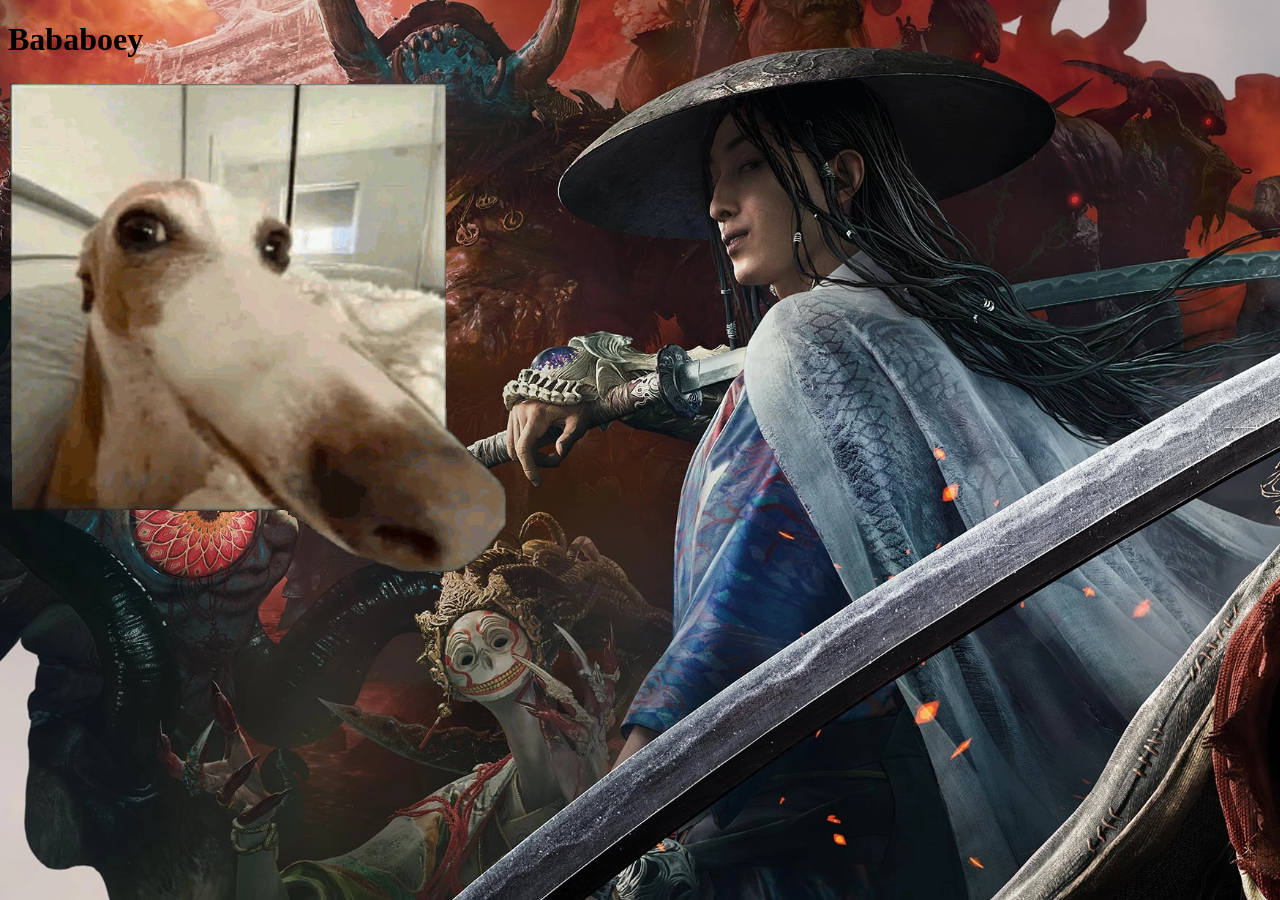
==== product.html @ 6148823c "Current version" ====
<!DOCTYPE html>
<html lang="nl">
	
<head>
	<meta charset="UTF-8">
	<meta name="author" content="jouw naam">
	<meta name="viewport" content="width=device-width, initial-scale=1">
	
	<title>Bababoey</title>
	
	<link href="styles/style.css" rel="stylesheet">
	<link rel="icon" type="image/svg+xml" href="images/doglongface.gif">
</head>

<body>
	<h1>Bababoey</h1>
	<img src="images/doglongface.gif" alt="Funny dog :)">
	<script defer src="scripts/script.js"></script>
</body>
	
</html>
---- styles/style.css ----
/**************/
/* CSS REMEDY */
/**************/
*, *::after, *::before {
  box-sizing:border-box;  
}






/*********************/
/* CUSTOM PROPERTIES */
/*********************/
:root {
	/* startje */
	--color-text:#111;
	--color-background:#eee;

	--background-image: url(../images/581_s4756884n2ht6247.webp);
}





/****************/
/* JOUW STYLING */
/****************/

/* jouw code */

@media only screen and (min-width: 1025px){
	body {
	background-image: var(--background-image);
	background-size: cover;
	background-repeat: no-repeat;
  	background-attachment: fixed;
	}
}

header ul {
	overflow: unset;
	white-space: nowrap;
	letter-spacing: .45px;
	text-align: left;
	list-style-type: none;
	line-height: 30px;
	display: inline-flex;
	width: 100%;
	align-content: center;
	flex-wrap: nowrap;
	justify-content: space-between;
}

#topbanner{
	max-width: 1500px;
	margin: auto;
	text-align: center;
	min-height: 20px;
}

#topbanner img {
	display: block;
	margin: auto;
	max-width: 100%;
}

#container {
	background-color: white;
	position: relative; 
	margin: auto auto 20px;
	max-width: 1500px;
}

/****************/
/* product */
/****************/
.productFloater{
	width: 142px;
	display: inline-block;
	text-align: center;
	padding: 1em .5em;
	border: 1px solid #efefef;
	border-radius: 5px;
}

.productFloater img {
	max-width: 130px;
	max-height: 160px;
}

.productFloater button {
	display: inline-block;
	width: 2.5em;
	height: 2.5em;
	margin: .5em 0 0;
	padding: 0;
	border: none;
	border-radius: 100%;
	text-align: center;
	cursor: pointer;
	outline: 0;
}
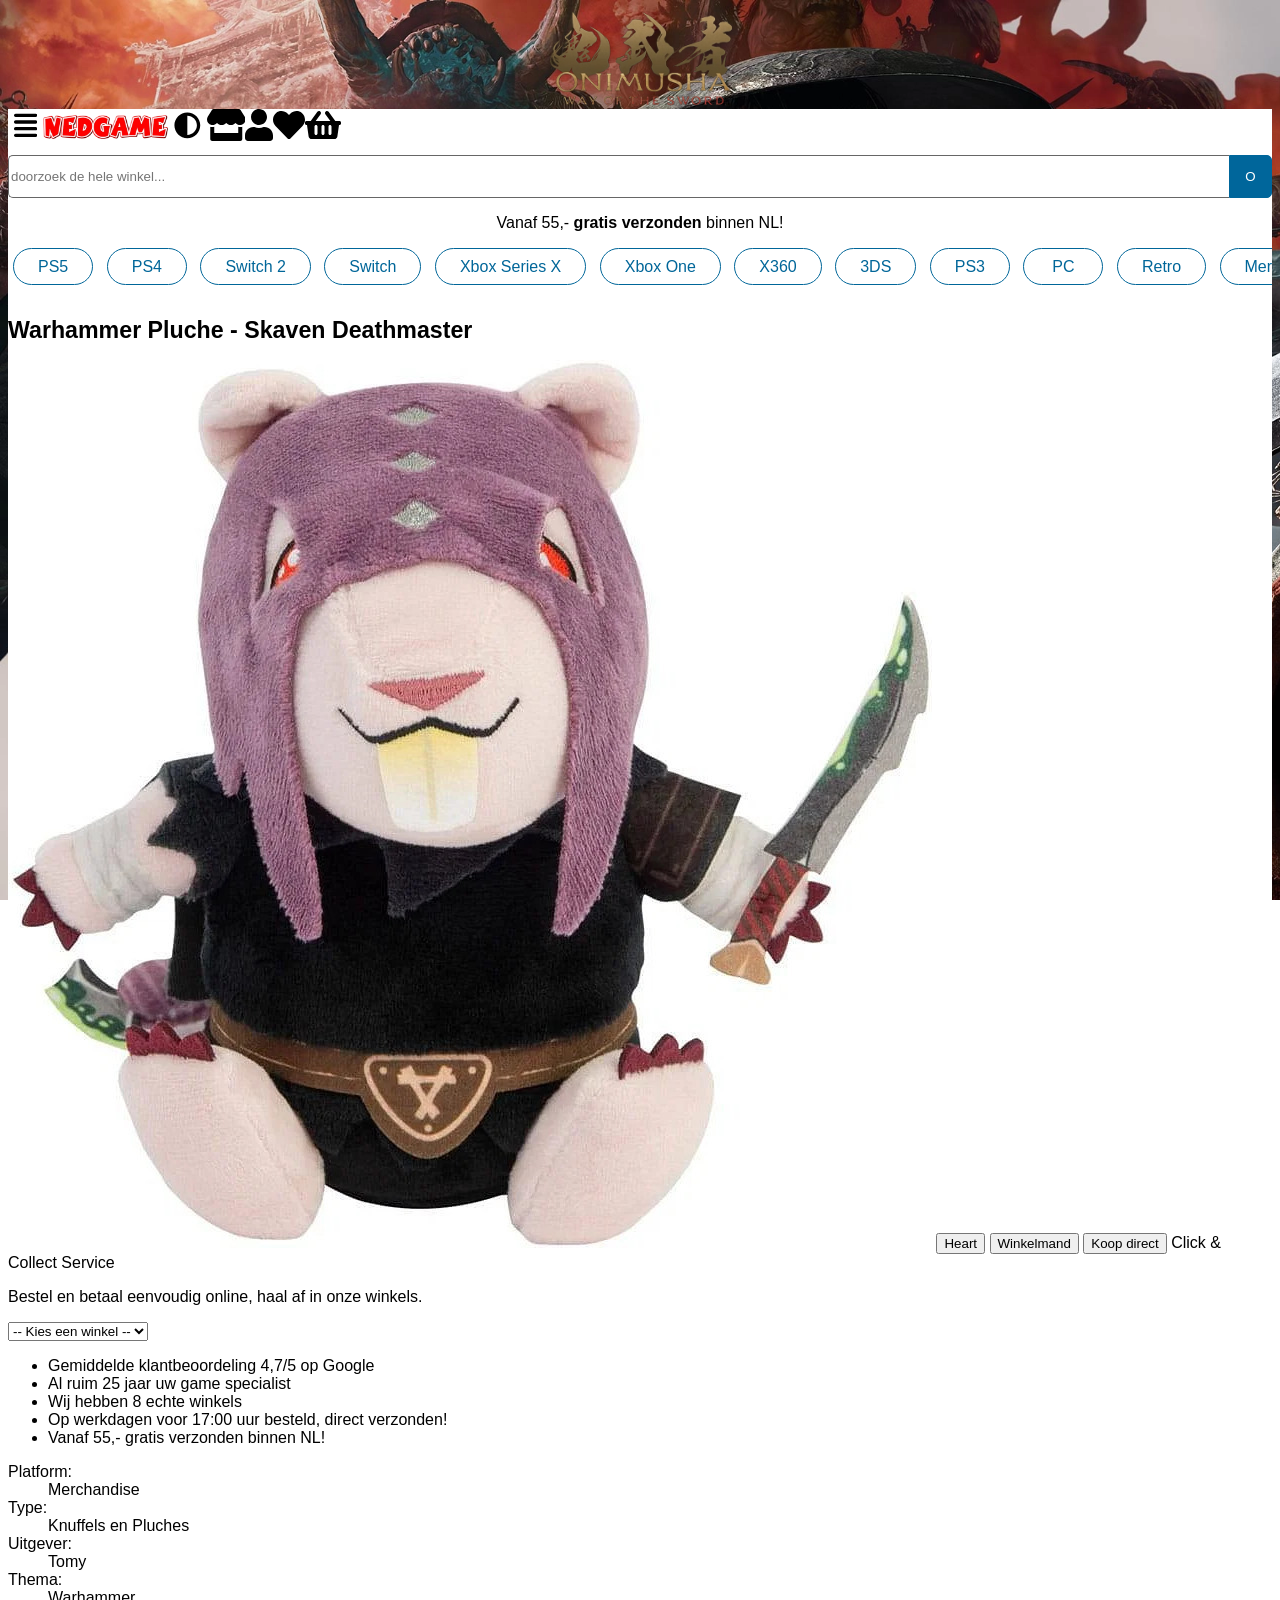
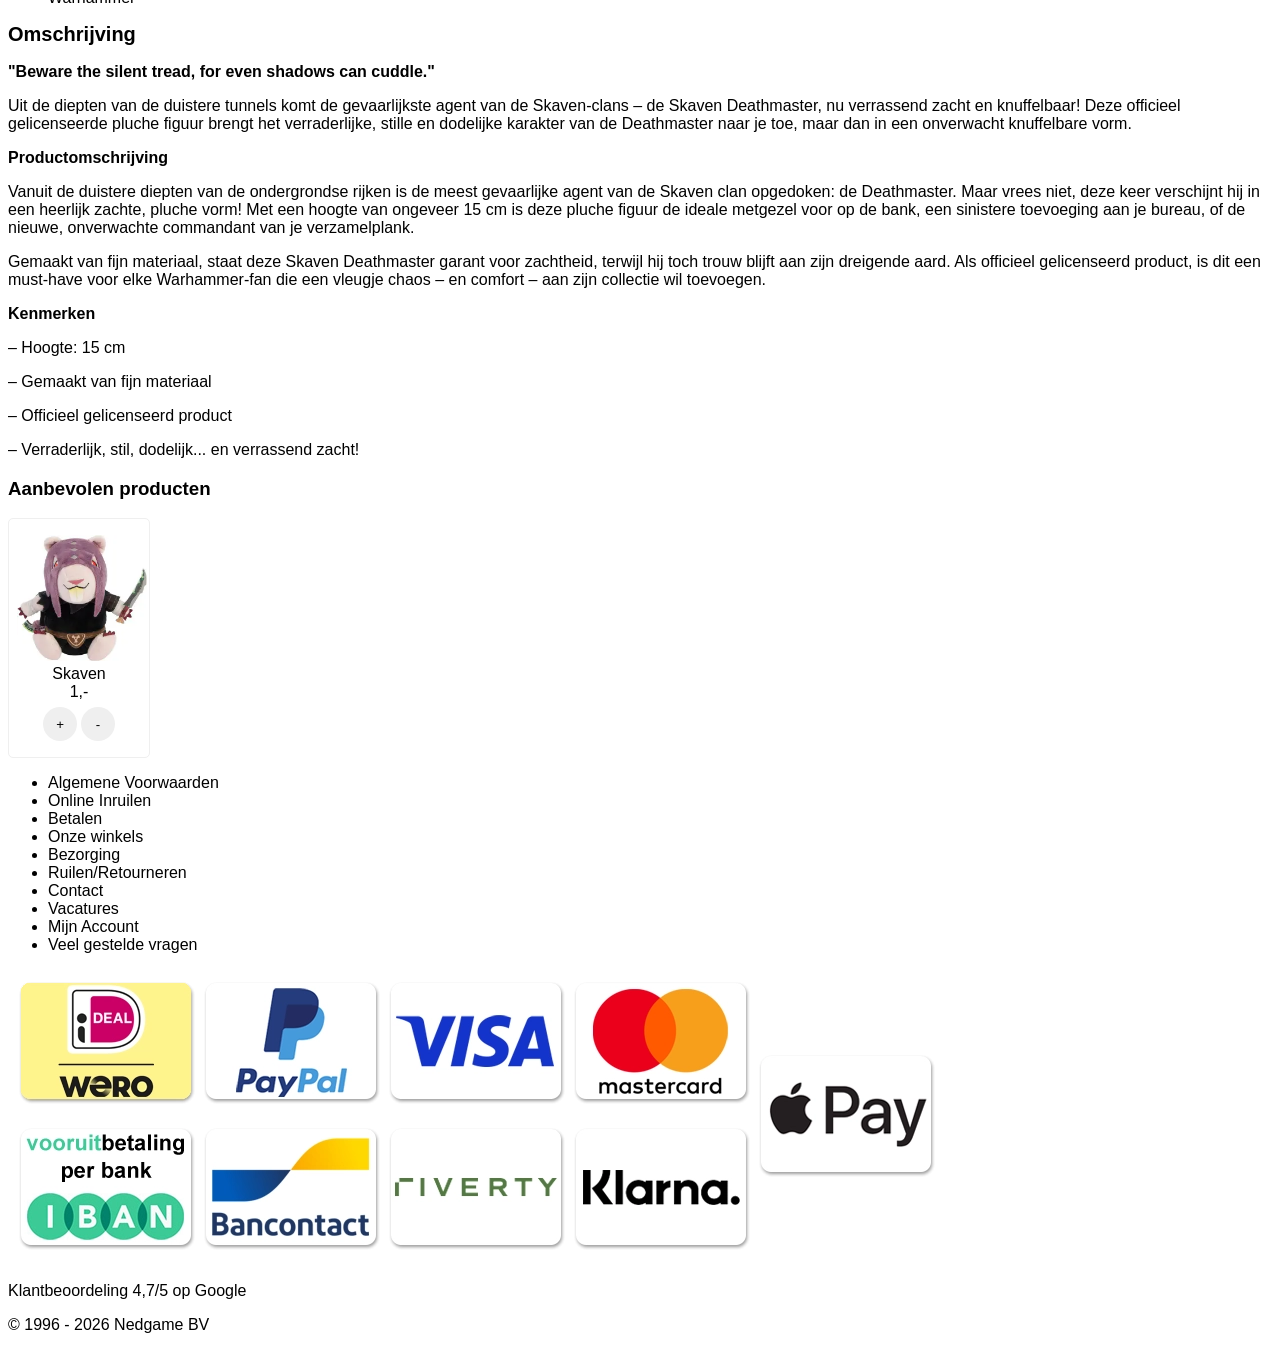
==== commit 1b614850: "Work" ====
--- a/product.html
+++ b/product.html
@@ -13,9 +13,164 @@
 </head>
 
 <body>
-	<h1>Bababoey</h1>
-	<img src="images/doglongface.gif" alt="Funny dog :)">
-	<script defer src="scripts/script.js"></script>
+	<div id="topbanner" class="desktopOnly">
+		<img src="images/581_s4756884n2ht6247_banner.webp" alt="Funny dog :)">
+	</div>
+	<div id="container">
+		<header>
+			<!-- <ul class="desktopOnly">
+				<li>
+					Vanaf 55,- gratis verzonden binnen NL!
+				</li>
+				<li>
+					Op werkdagen voor 17:00 uur besteld, direct verzonden!
+				</li>
+				<li>
+					Klantbeoordeling 4,7/5 op Google
+				</li>
+				<li>
+					Bekijk hier onze Trustpilot
+				</li>
+			</ul> -->
+			<!-- <nav class="desktopOnly">
+				<button>=</button>
+				<a>Nedgame</a>
+				<button>Weergave</button>
+				<a>Online inruil</a>
+				<a>Vacatures</a>
+				<a>Onze winkels</a>
+				<a>Contact</a>
+				<a>Account</a>
+				<a>Verlanglijst</a>
+				<a>Winkelmand</a>
+			</nav> -->
+			<nav id="mobileNav">
+				<button>
+					<svg xmlns="http://www.w3.org/2000/svg" viewBox="0 0 448 512"><!--!Font Awesome Free 6.7.1 by @fontawesome - https://fontawesome.com License - https://fontawesome.com/license/free Copyright 2024 Fonticons, Inc.--><path d="M448 64c0-17.7-14.3-32-32-32L32 32C14.3 32 0 46.3 0 64S14.3 96 32 96l384 0c17.7 0 32-14.3 32-32zm0 256c0-17.7-14.3-32-32-32L32 288c-17.7 0-32 14.3-32 32s14.3 32 32 32l384 0c17.7 0 32-14.3 32-32zM0 192c0 17.7 14.3 32 32 32l384 0c17.7 0 32-14.3 32-32s-14.3-32-32-32L32 160c-17.7 0-32 14.3-32 32zM448 448c0-17.7-14.3-32-32-32L32 416c-17.7 0-32 14.3-32 32s14.3 32 32 32l384 0c17.7 0 32-14.3 32-32z"/></svg>
+				</button>
+				<a><img src="images/logo-nedgame-light.webp" alt="Nedgame Logo" id="NedgameLogo"></a>
+				<button>
+					<svg aria-label="Nacht mode button" xmlns="http://www.w3.org/2000/svg" viewBox="0 0 512 512"><!--!Font Awesome Free 6.7.1 by @fontawesome - https://fontawesome.com License - https://fontawesome.com/license/free Copyright 2024 Fonticons, Inc.--><path d="M8 256c0 137 111 248 248 248s248-111 248-248S393 8 256 8 8 119 8 256zm248 184V72c101.7 0 184 82.3 184 184 0 101.7-82.3 184-184 184z"/></svg>
+				</button>
+				<a>
+					<svg xmlns="http://www.w3.org/2000/svg" viewBox="0 0 616 512"><!--!Font Awesome Free 6.7.1 by @fontawesome - https://fontawesome.com License - https://fontawesome.com/license/free Copyright 2024 Fonticons, Inc.--><path d="M602 118.6L537.1 15C531.3 5.7 521 0 510 0H106C95 0 84.7 5.7 78.9 15L14 118.6c-33.5 53.5-3.8 127.9 58.8 136.4 4.5 .6 9.1 .9 13.7 .9 29.6 0 55.8-13 73.8-33.1 18 20.1 44.3 33.1 73.8 33.1 29.6 0 55.8-13 73.8-33.1 18 20.1 44.3 33.1 73.8 33.1 29.6 0 55.8-13 73.8-33.1 18.1 20.1 44.3 33.1 73.8 33.1 4.7 0 9.2-.3 13.7-.9 62.8-8.4 92.6-82.8 59-136.4zM529.5 288c-10 0-19.9-1.5-29.5-3.8V384H116v-99.8c-9.6 2.2-19.5 3.8-29.5 3.8-6 0-12.1-.4-18-1.2-5.6-.8-11.1-2.1-16.4-3.6V480c0 17.7 14.3 32 32 32h448c17.7 0 32-14.3 32-32V283.2c-5.4 1.6-10.8 2.9-16.4 3.6-6.1 .8-12.1 1.2-18.2 1.2z"/></svg>
+				</a>
+				<a>
+					<svg xmlns="http://www.w3.org/2000/svg" viewBox="0 0 448 512"><!--!Font Awesome Free 6.7.1 by @fontawesome - https://fontawesome.com License - https://fontawesome.com/license/free Copyright 2024 Fonticons, Inc.--><path d="M224 256c70.7 0 128-57.3 128-128S294.7 0 224 0 96 57.3 96 128s57.3 128 128 128zm89.6 32h-16.7c-22.2 10.2-46.9 16-72.9 16s-50.6-5.8-72.9-16h-16.7C60.2 288 0 348.2 0 422.4V464c0 26.5 21.5 48 48 48h352c26.5 0 48-21.5 48-48v-41.6c0-74.2-60.2-134.4-134.4-134.4z"/></svg>
+				</a>
+				<a>
+					<svg xmlns="http://www.w3.org/2000/svg" viewBox="0 0 512 512"><!--!Font Awesome Free 6.7.1 by @fontawesome - https://fontawesome.com License - https://fontawesome.com/license/free Copyright 2024 Fonticons, Inc.--><path d="M462.3 62.6C407.5 15.9 326 24.3 275.7 76.2L256 96.5l-19.7-20.3C186.1 24.3 104.5 15.9 49.7 62.6c-62.8 53.6-66.1 149.8-9.9 207.9l193.5 199.8c12.5 12.9 32.8 12.9 45.3 0l193.5-199.8c56.3-58.1 53-154.3-9.8-207.9z"/></svg>
+				</a>
+				<a>
+					<svg xmlns="http://www.w3.org/2000/svg" viewBox="0 0 576 512"><!--!Font Awesome Free 6.7.1 by @fontawesome - https://fontawesome.com License - https://fontawesome.com/license/free Copyright 2024 Fonticons, Inc.--><path d="M576 216v16c0 13.3-10.7 24-24 24h-8l-26.1 182.8C514.5 462.4 494.3 480 470.4 480H105.6c-23.9 0-44.1-17.6-47.5-41.2L32 256h-8c-13.3 0-24-10.7-24-24v-16c0-13.3 10.7-24 24-24h67.3l106.8-146.8c10.4-14.3 30.4-17.5 44.7-7.1 14.3 10.4 17.5 30.4 7.1 44.7L170.5 192h235L326.1 82.8c-10.4-14.3-7.2-34.3 7.1-44.7 14.3-10.4 34.3-7.2 44.7 7.1L484.7 192H552c13.3 0 24 10.7 24 24zM312 392V280c0-13.3-10.7-24-24-24s-24 10.7-24 24v112c0 13.3 10.7 24 24 24s24-10.7 24-24zm112 0V280c0-13.3-10.7-24-24-24s-24 10.7-24 24v112c0 13.3 10.7 24 24 24s24-10.7 24-24zm-224 0V280c0-13.3-10.7-24-24-24s-24 10.7-24 24v112c0 13.3 10.7 24 24 24s24-10.7 24-24z"/></svg>
+				</a>
+			</nav>
+			<form>
+				<input type="search" placeholder="doorzoek de hele winkel..."></input>
+				<button>O</button>
+			</form>
+			<p>Vanaf 55,- <b>gratis verzonden</b> binnen NL!</p>
+			<!-- <h1>Bababoey</h1> -->
+			<nav id="mobileTabs">
+				<a>PS5</a>
+				<a>PS4</a>
+				<a>Switch 2</a>
+				<a>Switch</a>
+				<a>Xbox Series X</a>
+				<a>Xbox One</a>
+				<a>X360</a>
+				<a>3DS</a>
+				<a>PS3</a>
+				<a>PC</a>
+				<a>Retro</a>
+				<a>Merchandise</a>
+				<a>Kleding</a>
+				<a>Blu-Ray</a>
+				<a>Tweedehands</a>
+				<a>Sale</a>
+				<a>Digitaal tegoed</a>
+				<a>Pre Orders</a>
+			</nav>
+		</header>
+			<main>
+			<h1>Warhammer Pluche - Skaven Deathmaster</h1>
+			<img id="productimage" alt="Skaven Pluche" src="images/bigskaven.jpg">
+			<button>Heart</button>
+			<button>Winkelmand</button>
+			<button>Koop direct</button>
+			<span>Click & Collect Service</span>
+			<p>Bestel en betaal eenvoudig online, haal af in onze winkels.</p>
+			<select>
+				<option>-- Kies een winkel --</option>
+				<option>Amersfoort</option>
+				<option>Apeldoorn</option>
+				<option>Dordrecht</option>
+				<option>Gouda</option>
+				<option>Groningen</option>
+				<option>Leiden</option>
+				<option>Nijmegen</option>
+				<option>Tilburg</option>
+			</select>
+			<ul>
+				<li>Gemiddelde klantbeoordeling 4,7/5 op Google</li>
+				<li>Al ruim 25 jaar uw game specialist</li>
+				<li>Wij hebben 8 echte winkels</li>
+				<li>Op werkdagen voor 17:00 uur besteld, direct verzonden!</li>
+				<li>Vanaf 55,- gratis verzonden binnen NL!</li>
+			</ul>
+			<dl>
+				<dt>Platform:</dt>
+				<dd>Merchandise</dd>
+				<dt>Type:</dt>
+				<dd>Knuffels en Pluches</dd>
+				<dt>Uitgever:</dt>
+				<dd>Tomy</dd>
+				<dt>Thema:</dt>
+				<dd>Warhammer</dd>
+			</dl>
+			<h2>Omschrijving</h2>
+			<p><b>"Beware the silent tread, for even shadows can cuddle."</b></p>
+			<p>Uit de diepten van de duistere tunnels komt de gevaarlijkste agent van de Skaven-clans – de Skaven Deathmaster, nu verrassend zacht en knuffelbaar! Deze officieel gelicenseerde pluche figuur brengt het verraderlijke, stille en dodelijke karakter van de Deathmaster naar je toe, maar dan in een onverwacht knuffelbare vorm.
+			<p><b>Productomschrijving</b></p>
+			<p>Vanuit de duistere diepten van de ondergrondse rijken is de meest gevaarlijke agent van de Skaven clan opgedoken: de Deathmaster. Maar vrees niet, deze keer verschijnt hij in een heerlijk zachte, pluche vorm! Met een hoogte van ongeveer 15 cm is deze pluche figuur de ideale metgezel voor op de bank, een sinistere toevoeging aan je bureau, of de nieuwe, onverwachte commandant van je verzamelplank.</p>
+			<p>Gemaakt van fijn materiaal, staat deze Skaven Deathmaster garant voor zachtheid, terwijl hij toch trouw blijft aan zijn dreigende aard. Als officieel gelicenseerd product, is dit een must-have voor elke Warhammer-fan die een vleugje chaos – en comfort – aan zijn collectie wil toevoegen.</p>
+			<p><b>Kenmerken</b></p>
+			<p>– Hoogte: 15 cm</p>
+			<p>– Gemaakt van fijn materiaal</p>
+			<p>– Officieel gelicenseerd product</p>
+			<p>– Verraderlijk, stil, dodelijk... en verrassend zacht!</p>
+			<section>
+				<h3>Aanbevolen producten</h3>
+				<section class="productswrapper">
+					<article class="productFloater">
+						<img src="/images/skaven.webp" alt="skaven">
+						<a>Skaven</a>
+						<span>1,-</span>
+						<button>+</button>
+						<button>-</button>
+					</article>
+				</section>
+			</section>
+		</main>
+		<footer>
+			<ul>
+				<li><a>Algemene Voorwaarden</a></li>
+				<li><a>Online Inruilen</a></li>
+				<li><a>Betalen</a></li>
+				<li><a>Onze winkels</a></li>
+				<li><a>Bezorging</a></li>
+				<li><a>Ruilen/Retourneren</a></li>
+				<li><a>Contact</a></li>
+				<li><a>Vacatures</a></li>
+				<li><a>Mijn Account</a></li>
+				<li><a>Veel gestelde vragen</a></li>
+			</ul>
+			<img src="images/allebetaalmethodesmobiel.webp" alt="Alle betaal methoden.">
+			<p>Klantbeoordeling 4,7/5 op Google</p>
+			<p>© 1996 - 2026 Nedgame BV</p>
+		</footer>
+		<script defer src="scripts/script.js"></script>
+	</div>
 </body>
 	
 </html>
--- a/styles/style.css
+++ b/styles/style.css
@@ -17,6 +17,7 @@
 	/* startje */
 	--color-text:#111;
 	--color-background:#eee;
+	--ned-game-blue: #069;
 
 	--background-image: url(../images/581_s4756884n2ht6247.webp);
 }
@@ -30,6 +31,11 @@
 /****************/
 
 /* jouw code */
+
+body {
+	background-image: none;
+	font-family: Roboto, sans-serif, Arial, Helvetica;
+}
 
 @media only screen and (min-width: 1025px){
 	body {
@@ -39,6 +45,17 @@
   	background-attachment: fixed;
 	}
 }
+
+@media only screen and (max-width: 1024px){
+	.desktopOnly{
+		display: none;
+	}
+
+	body {
+		font-size: 12px
+	}
+}
+
 
 header ul {
 	overflow: unset;
@@ -54,6 +71,77 @@
 	justify-content: space-between;
 }
 
+header input {
+	width: calc(100% - 43px);
+	height: 43px;
+	color: #666;
+
+	border: 1px solid #666;
+	border-left: 1px solid #666;
+	border-right: 0;
+	border-radius: 5px 0 0 5px;
+}
+
+header p {
+	text-align: center;
+}
+
+header form button {
+	display: inline-block;
+	width: 43px;
+	height: 43px;
+	margin: 0;
+	padding: 0 6px;
+	background-color: #00669b;
+	border: 1px solid #00669b;
+	border-radius: 0 5px 5px 0;
+	cursor: pointer;
+	color: #fff;
+	text-align: center;
+}
+
+header form {
+	padding: 10px 0 0;
+	display: inline-flex;
+	width: 100%;
+}
+
+header nav svg {
+	height: 2em;
+	width: auto;
+}
+
+header nav button {
+	background: none;
+	border: none;
+	cursor: pointer;
+}
+
+svg {
+	height: 1em;
+	width: auto;
+}
+
+img{
+	max-width: 100%;
+}
+
+h1 {
+	font-weight: 700;
+	font-size: 1.45em;
+	margin-top: 2rem;
+}
+
+@media only screen and (max-width: 1024px){
+	h1 {
+		text-align: center;
+	}
+}
+
+h2 {
+	font-size: 1.25em;
+}
+
 #topbanner{
 	max-width: 1500px;
 	margin: auto;
@@ -72,6 +160,19 @@
 	position: relative; 
 	margin: auto auto 20px;
 	max-width: 1500px;
+}
+
+#NedgameLogo {
+	width: 125px;
+	max-width: 100%;
+	display: block;
+	object-fit: contain;
+}
+
+#mobileNav {
+	display: flex;
+	flex-direction: row;
+	align-items: center;
 }
 
 /****************/
@@ -102,4 +203,69 @@
 	text-align: center;
 	cursor: pointer;
 	outline: 0;
+}
+
+.productFloater a{
+	display: block;
+}
+
+.productFloater span{
+	display: block;
+}
+
+.productswrapper {
+	grid-template-columns: repeat(7, 1fr);
+	width: 100%;
+}
+
+@media only screen and (max-width: 1024px){
+	.productswrapper {
+		overflow-x: scroll;
+		overflow-y: hidden;
+		white-space: nowrap;
+		height: auto;
+		width: 100%;
+	}
+}
+
+/****************/
+/* Mobile tabs */
+/****************/
+#mobileTabs {
+	display: block;
+	overflow: auto;
+	white-space: nowrap;
+	scrollbar-width: none;
+}
+
+
+#mobileTabs a {
+	color: var(--ned-game-blue);
+
+	display: inline-flex;
+	justify-content: center;
+	align-items: center;
+	white-space: nowrap;
+	border: 1px solid;
+	border-radius: 24px;
+	padding: 4px 24px;
+	height: 37px;
+	margin-right: 9px;
+	max-width: 180px;
+	min-width: 80px;
+}
+
+#mobileTabs a:first-child{
+	margin-left: 5px;
+}
+
+#mobileTabs a:hover{
+	text-decoration: underline;
+}
+
+#productimage {
+	width: auto;
+	height: auto;
+	max-width: 100%;
+	max-height: 100%;
 }
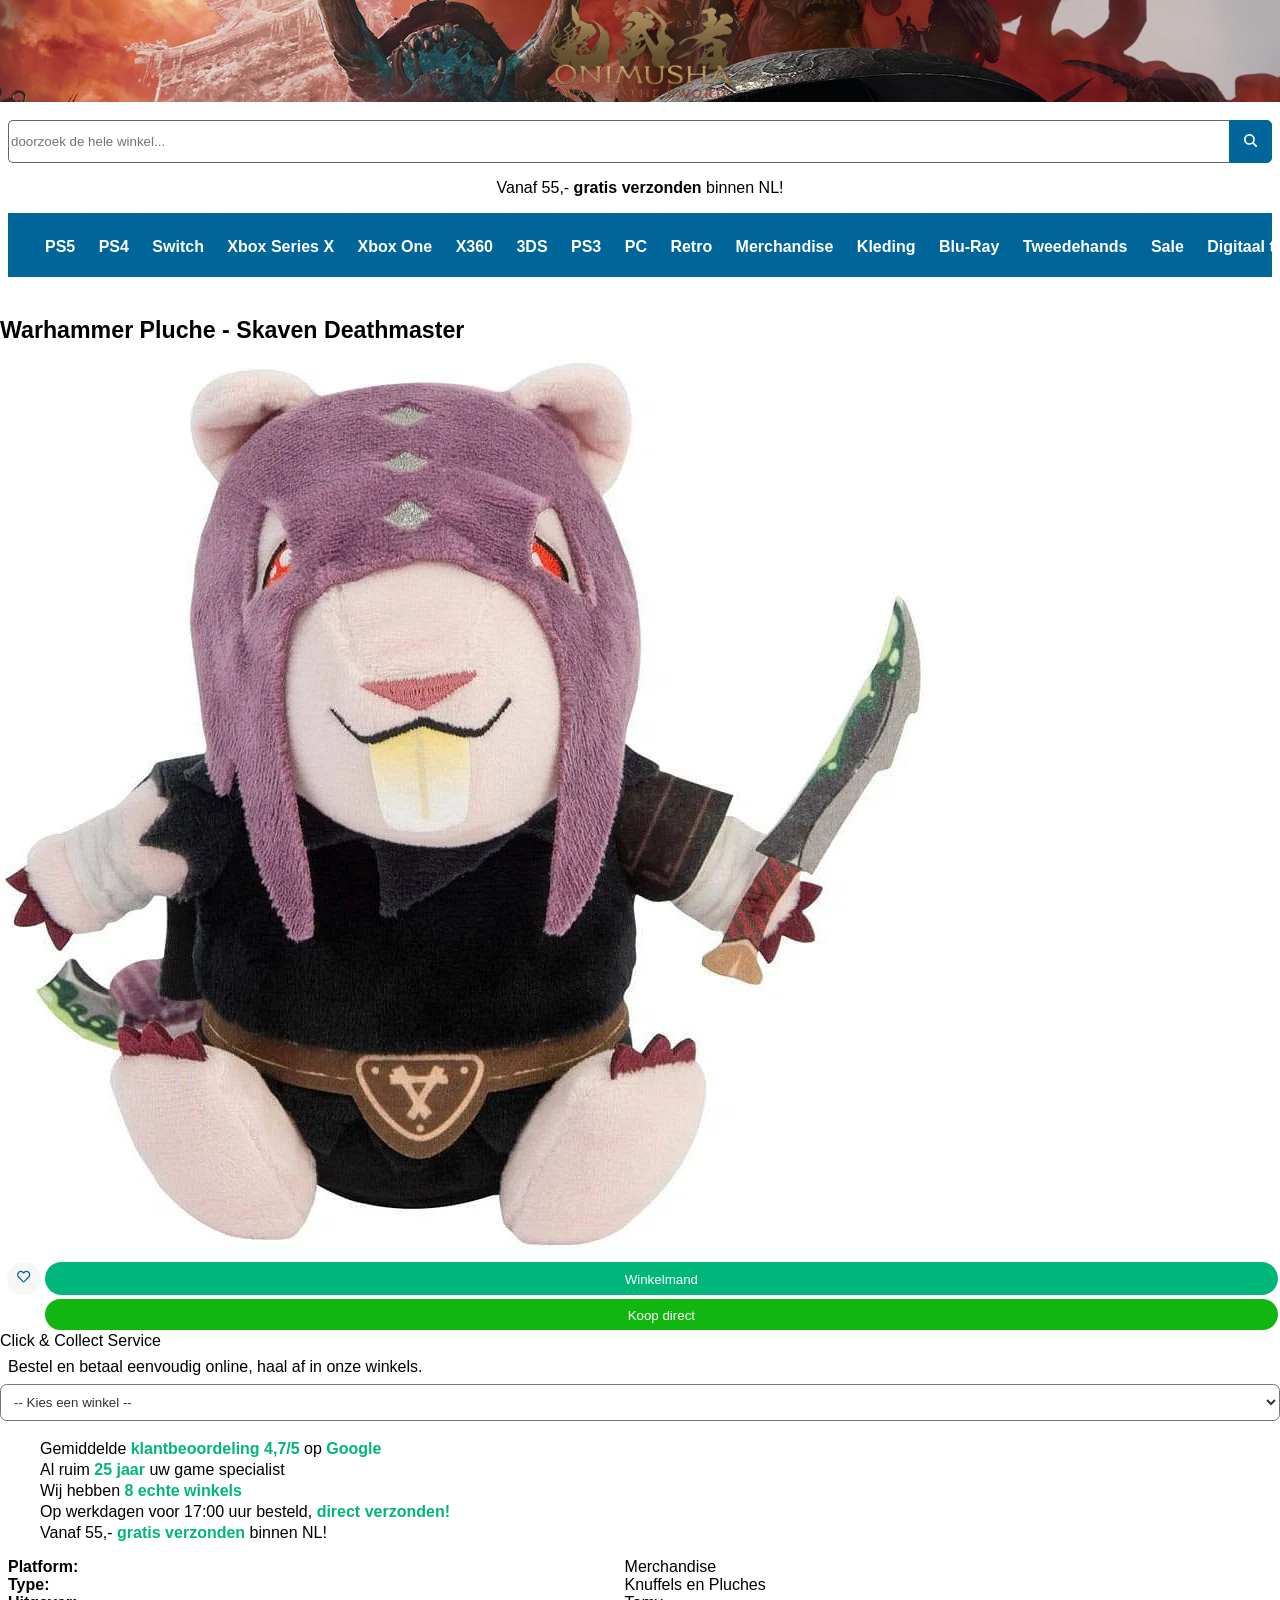
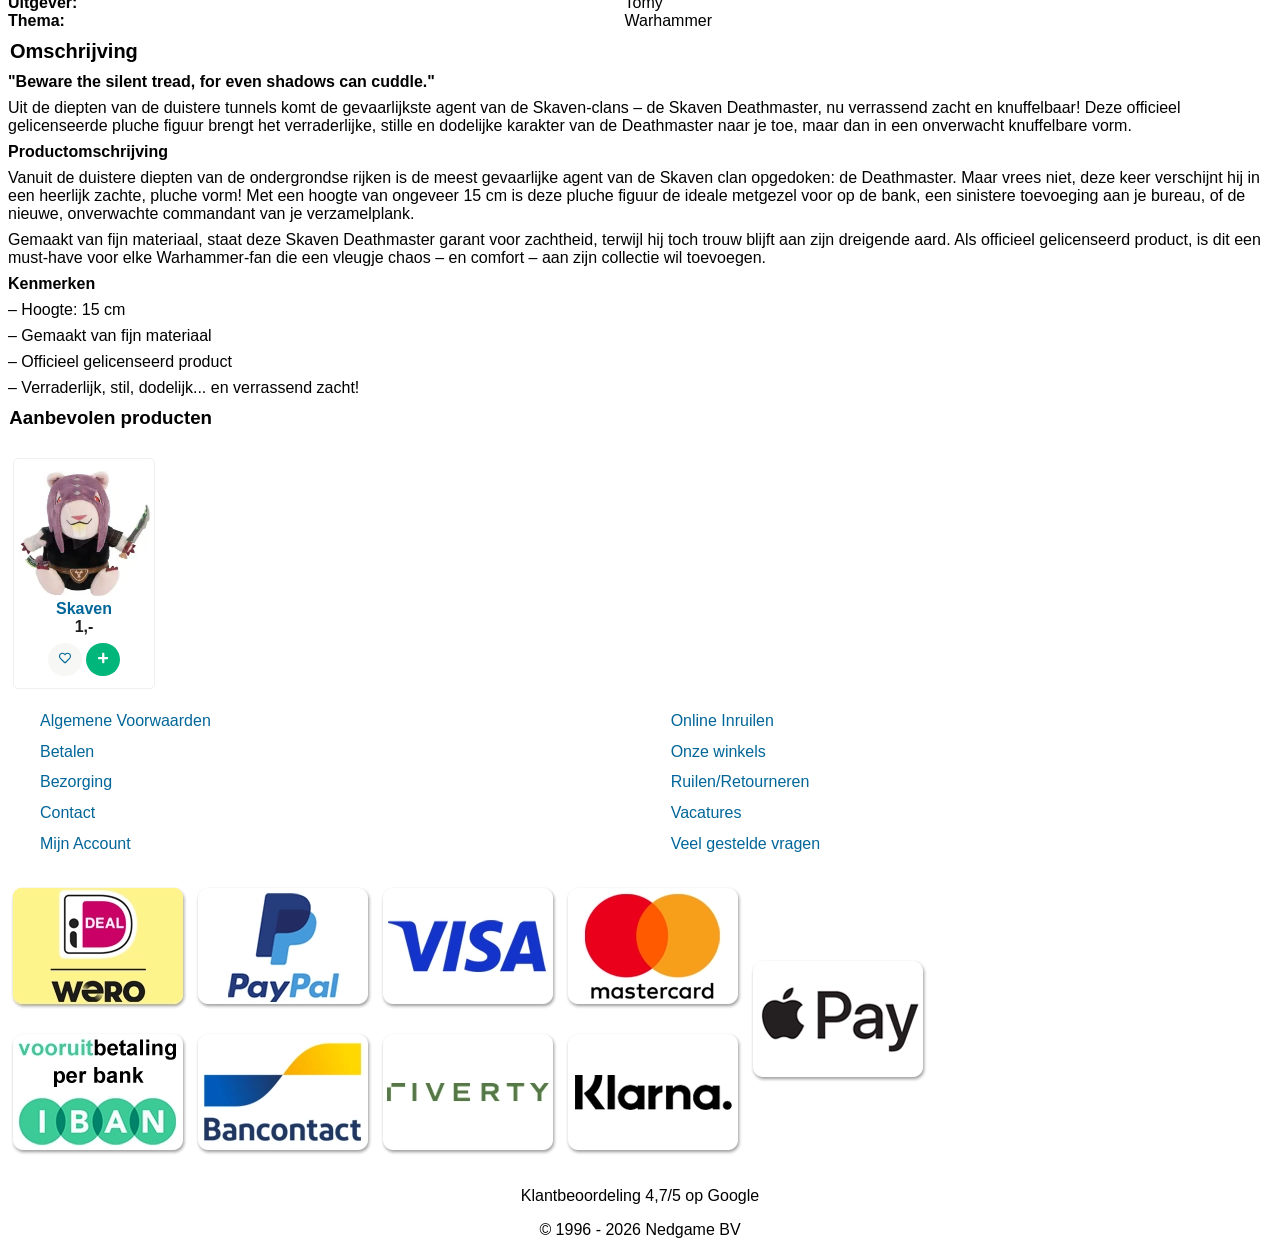
==== commit 8eb4f89a: "changes" ====
--- a/product.html
+++ b/product.html
@@ -44,34 +44,40 @@
 				<a>Verlanglijst</a>
 				<a>Winkelmand</a>
 			</nav> -->
-			<nav id="mobileNav">
-				<button>
+			<nav id="mobileNav" class="mobileOnly">
+				<div>
+					<button>
 					<svg xmlns="http://www.w3.org/2000/svg" viewBox="0 0 448 512"><!--!Font Awesome Free 6.7.1 by @fontawesome - https://fontawesome.com License - https://fontawesome.com/license/free Copyright 2024 Fonticons, Inc.--><path d="M448 64c0-17.7-14.3-32-32-32L32 32C14.3 32 0 46.3 0 64S14.3 96 32 96l384 0c17.7 0 32-14.3 32-32zm0 256c0-17.7-14.3-32-32-32L32 288c-17.7 0-32 14.3-32 32s14.3 32 32 32l384 0c17.7 0 32-14.3 32-32zM0 192c0 17.7 14.3 32 32 32l384 0c17.7 0 32-14.3 32-32s-14.3-32-32-32L32 160c-17.7 0-32 14.3-32 32zM448 448c0-17.7-14.3-32-32-32L32 416c-17.7 0-32 14.3-32 32s14.3 32 32 32l384 0c17.7 0 32-14.3 32-32z"/></svg>
-				</button>
-				<a><img src="images/logo-nedgame-light.webp" alt="Nedgame Logo" id="NedgameLogo"></a>
-				<button>
+					</button>
+					<a href="index.html"><img src="images/logo-nedgame-light.webp" alt="Nedgame Logo" id="NedgameLogo"></a>
+				</div>
+				<div>
+					<button>
 					<svg aria-label="Nacht mode button" xmlns="http://www.w3.org/2000/svg" viewBox="0 0 512 512"><!--!Font Awesome Free 6.7.1 by @fontawesome - https://fontawesome.com License - https://fontawesome.com/license/free Copyright 2024 Fonticons, Inc.--><path d="M8 256c0 137 111 248 248 248s248-111 248-248S393 8 256 8 8 119 8 256zm248 184V72c101.7 0 184 82.3 184 184 0 101.7-82.3 184-184 184z"/></svg>
-				</button>
-				<a>
-					<svg xmlns="http://www.w3.org/2000/svg" viewBox="0 0 616 512"><!--!Font Awesome Free 6.7.1 by @fontawesome - https://fontawesome.com License - https://fontawesome.com/license/free Copyright 2024 Fonticons, Inc.--><path d="M602 118.6L537.1 15C531.3 5.7 521 0 510 0H106C95 0 84.7 5.7 78.9 15L14 118.6c-33.5 53.5-3.8 127.9 58.8 136.4 4.5 .6 9.1 .9 13.7 .9 29.6 0 55.8-13 73.8-33.1 18 20.1 44.3 33.1 73.8 33.1 29.6 0 55.8-13 73.8-33.1 18 20.1 44.3 33.1 73.8 33.1 29.6 0 55.8-13 73.8-33.1 18.1 20.1 44.3 33.1 73.8 33.1 4.7 0 9.2-.3 13.7-.9 62.8-8.4 92.6-82.8 59-136.4zM529.5 288c-10 0-19.9-1.5-29.5-3.8V384H116v-99.8c-9.6 2.2-19.5 3.8-29.5 3.8-6 0-12.1-.4-18-1.2-5.6-.8-11.1-2.1-16.4-3.6V480c0 17.7 14.3 32 32 32h448c17.7 0 32-14.3 32-32V283.2c-5.4 1.6-10.8 2.9-16.4 3.6-6.1 .8-12.1 1.2-18.2 1.2z"/></svg>
-				</a>
-				<a>
-					<svg xmlns="http://www.w3.org/2000/svg" viewBox="0 0 448 512"><!--!Font Awesome Free 6.7.1 by @fontawesome - https://fontawesome.com License - https://fontawesome.com/license/free Copyright 2024 Fonticons, Inc.--><path d="M224 256c70.7 0 128-57.3 128-128S294.7 0 224 0 96 57.3 96 128s57.3 128 128 128zm89.6 32h-16.7c-22.2 10.2-46.9 16-72.9 16s-50.6-5.8-72.9-16h-16.7C60.2 288 0 348.2 0 422.4V464c0 26.5 21.5 48 48 48h352c26.5 0 48-21.5 48-48v-41.6c0-74.2-60.2-134.4-134.4-134.4z"/></svg>
-				</a>
-				<a>
-					<svg xmlns="http://www.w3.org/2000/svg" viewBox="0 0 512 512"><!--!Font Awesome Free 6.7.1 by @fontawesome - https://fontawesome.com License - https://fontawesome.com/license/free Copyright 2024 Fonticons, Inc.--><path d="M462.3 62.6C407.5 15.9 326 24.3 275.7 76.2L256 96.5l-19.7-20.3C186.1 24.3 104.5 15.9 49.7 62.6c-62.8 53.6-66.1 149.8-9.9 207.9l193.5 199.8c12.5 12.9 32.8 12.9 45.3 0l193.5-199.8c56.3-58.1 53-154.3-9.8-207.9z"/></svg>
-				</a>
-				<a>
-					<svg xmlns="http://www.w3.org/2000/svg" viewBox="0 0 576 512"><!--!Font Awesome Free 6.7.1 by @fontawesome - https://fontawesome.com License - https://fontawesome.com/license/free Copyright 2024 Fonticons, Inc.--><path d="M576 216v16c0 13.3-10.7 24-24 24h-8l-26.1 182.8C514.5 462.4 494.3 480 470.4 480H105.6c-23.9 0-44.1-17.6-47.5-41.2L32 256h-8c-13.3 0-24-10.7-24-24v-16c0-13.3 10.7-24 24-24h67.3l106.8-146.8c10.4-14.3 30.4-17.5 44.7-7.1 14.3 10.4 17.5 30.4 7.1 44.7L170.5 192h235L326.1 82.8c-10.4-14.3-7.2-34.3 7.1-44.7 14.3-10.4 34.3-7.2 44.7 7.1L484.7 192H552c13.3 0 24 10.7 24 24zM312 392V280c0-13.3-10.7-24-24-24s-24 10.7-24 24v112c0 13.3 10.7 24 24 24s24-10.7 24-24zm112 0V280c0-13.3-10.7-24-24-24s-24 10.7-24 24v112c0 13.3 10.7 24 24 24s24-10.7 24-24zm-224 0V280c0-13.3-10.7-24-24-24s-24 10.7-24 24v112c0 13.3 10.7 24 24 24s24-10.7 24-24z"/></svg>
-				</a>
+					</button>
+					<a>
+						<svg xmlns="http://www.w3.org/2000/svg" viewBox="0 0 616 512"><!--!Font Awesome Free 6.7.1 by @fontawesome - https://fontawesome.com License - https://fontawesome.com/license/free Copyright 2024 Fonticons, Inc.--><path d="M602 118.6L537.1 15C531.3 5.7 521 0 510 0H106C95 0 84.7 5.7 78.9 15L14 118.6c-33.5 53.5-3.8 127.9 58.8 136.4 4.5 .6 9.1 .9 13.7 .9 29.6 0 55.8-13 73.8-33.1 18 20.1 44.3 33.1 73.8 33.1 29.6 0 55.8-13 73.8-33.1 18 20.1 44.3 33.1 73.8 33.1 29.6 0 55.8-13 73.8-33.1 18.1 20.1 44.3 33.1 73.8 33.1 4.7 0 9.2-.3 13.7-.9 62.8-8.4 92.6-82.8 59-136.4zM529.5 288c-10 0-19.9-1.5-29.5-3.8V384H116v-99.8c-9.6 2.2-19.5 3.8-29.5 3.8-6 0-12.1-.4-18-1.2-5.6-.8-11.1-2.1-16.4-3.6V480c0 17.7 14.3 32 32 32h448c17.7 0 32-14.3 32-32V283.2c-5.4 1.6-10.8 2.9-16.4 3.6-6.1 .8-12.1 1.2-18.2 1.2z"/></svg>
+					</a>
+					<a>
+						<svg xmlns="http://www.w3.org/2000/svg" viewBox="0 0 448 512"><!--!Font Awesome Free 6.7.1 by @fontawesome - https://fontawesome.com License - https://fontawesome.com/license/free Copyright 2024 Fonticons, Inc.--><path d="M224 256c70.7 0 128-57.3 128-128S294.7 0 224 0 96 57.3 96 128s57.3 128 128 128zm89.6 32h-16.7c-22.2 10.2-46.9 16-72.9 16s-50.6-5.8-72.9-16h-16.7C60.2 288 0 348.2 0 422.4V464c0 26.5 21.5 48 48 48h352c26.5 0 48-21.5 48-48v-41.6c0-74.2-60.2-134.4-134.4-134.4z"/></svg>
+					</a>
+					<a class="counterbutton">
+						<svg xmlns="http://www.w3.org/2000/svg" viewBox="0 0 512 512"><!--!Font Awesome Free 6.7.1 by @fontawesome - https://fontawesome.com License - https://fontawesome.com/license/free Copyright 2024 Fonticons, Inc.--><path d="M462.3 62.6C407.5 15.9 326 24.3 275.7 76.2L256 96.5l-19.7-20.3C186.1 24.3 104.5 15.9 49.7 62.6c-62.8 53.6-66.1 149.8-9.9 207.9l193.5 199.8c12.5 12.9 32.8 12.9 45.3 0l193.5-199.8c56.3-58.1 53-154.3-9.8-207.9z"/></svg>
+						<span class="favcounter">0</span>
+					</a>
+					<a class="counterbutton">
+						<svg xmlns="http://www.w3.org/2000/svg" viewBox="0 0 576 512"><!--!Font Awesome Free 6.7.1 by @fontawesome - https://fontawesome.com License - https://fontawesome.com/license/free Copyright 2024 Fonticons, Inc.--><path d="M576 216v16c0 13.3-10.7 24-24 24h-8l-26.1 182.8C514.5 462.4 494.3 480 470.4 480H105.6c-23.9 0-44.1-17.6-47.5-41.2L32 256h-8c-13.3 0-24-10.7-24-24v-16c0-13.3 10.7-24 24-24h67.3l106.8-146.8c10.4-14.3 30.4-17.5 44.7-7.1 14.3 10.4 17.5 30.4 7.1 44.7L170.5 192h235L326.1 82.8c-10.4-14.3-7.2-34.3 7.1-44.7 14.3-10.4 34.3-7.2 44.7 7.1L484.7 192H552c13.3 0 24 10.7 24 24zM312 392V280c0-13.3-10.7-24-24-24s-24 10.7-24 24v112c0 13.3 10.7 24 24 24s24-10.7 24-24zm112 0V280c0-13.3-10.7-24-24-24s-24 10.7-24 24v112c0 13.3 10.7 24 24 24s24-10.7 24-24zm-224 0V280c0-13.3-10.7-24-24-24s-24 10.7-24 24v112c0 13.3 10.7 24 24 24s24-10.7 24-24z"/></svg>
+						<span class="cartcounter">0</span>
+					</a>
+				</div>
 			</nav>
 			<form>
 				<input type="search" placeholder="doorzoek de hele winkel..."></input>
-				<button>O</button>
+				<button><svg xmlns="http://www.w3.org/2000/svg" viewBox="0 0 512 512"><!--!Font Awesome Free 6.7.1 by @fontawesome - https://fontawesome.com License - https://fontawesome.com/license/free Copyright 2024 Fonticons, Inc.--><path d="M416 208c0 45.9-14.9 88.3-40 122.7L502.6 457.4c12.5 12.5 12.5 32.8 0 45.3s-32.8 12.5-45.3 0L330.7 376c-34.4 25.2-76.8 40-122.7 40C93.1 416 0 322.9 0 208S93.1 0 208 0S416 93.1 416 208zM208 352a144 144 0 1 0 0-288 144 144 0 1 0 0 288z"/></svg></button>
 			</form>
 			<p>Vanaf 55,- <b>gratis verzonden</b> binnen NL!</p>
 			<!-- <h1>Bababoey</h1> -->
-			<nav id="mobileTabs">
+			<nav id="mobileTabs" class="mobileOnly">
 				<a>PS5</a>
 				<a>PS4</a>
 				<a>Switch 2</a>
@@ -91,13 +97,38 @@
 				<a>Digitaal tegoed</a>
 				<a>Pre Orders</a>
 			</nav>
+			<nav class="desktopOnly">
+				<a href="https://www.nedgame.nl/playstation-5">PS5</a>
+				<a href="https://www.nedgame.nl/playstation-4/">PS4</a>
+				<a href="https://www.nedgame.nl/nintendo-switch/">Switch</a>
+				<a href="https://www.nedgame.nl/xbox-series-x">Xbox Series X</a>
+				<a href="https://www.nedgame.nl/xbox-one/">Xbox One</a>
+				<a href="https://www.nedgame.nl/xbox-360/">X360</a>
+				<a href="https://www.nedgame.nl/nintendo-3ds/">3DS</a>
+				<a href="https://www.nedgame.nl/playstation-3/">PS3</a>
+				<a href="https://www.nedgame.nl/pc-gaming/">PC</a>
+				<a href="https://www.nedgame.nl/retro/">Retro</a>
+				<a href="https://www.nedgame.nl/merchandise/">Merchandise</a>
+				<a href="https://www.nedgame.nl/kleding/">Kleding</a>
+				<a href="https://www.nedgame.nl/blu-ray/">Blu-Ray</a>
+				<a href="https://www.nedgame.nl/tweedehands/">Tweedehands</a>
+				<a href="https://www.nedgame.nl/zoek/overig:aanbiedingen/">Sale</a>
+				<a href="https://www.nedgame.nl/zoek/type:pre-paid-cards/">Digitaal tegoed</a>
+				<a href="https://www.nedgame.nl/pre-orders/">Pre Orders</a>
+			</nav>
 		</header>
 			<main>
 			<h1>Warhammer Pluche - Skaven Deathmaster</h1>
 			<img id="productimage" alt="Skaven Pluche" src="images/bigskaven.jpg">
-			<button>Heart</button>
-			<button>Winkelmand</button>
-			<button>Koop direct</button>
+			<div>
+				<p></p>
+			</div>
+			<div id="koopbuttons">
+				<button><svg xmlns="http://www.w3.org/2000/svg" viewBox="0 0 512 512"><!--!Font Awesome Free 6.7.1 by @fontawesome - https://fontawesome.com License - https://fontawesome.com/license/free Copyright 2024 Fonticons, Inc.--><path d="M458.4 64.3C400.6 15.7 311.3 23 256 79.3 200.7 23 111.4 15.6 53.6 64.3-21.6 127.6-10.6 230.8 43 285.5l175.4 178.7c10 10.2 23.4 15.9 37.6 15.9 14.3 0 27.6-5.6 37.6-15.8L469 285.6c53.5-54.7 64.7-157.9-10.6-221.3zm-23.6 187.5L259.4 430.5c-2.4 2.4-4.4 2.4-6.8 0L77.2 251.8c-36.5-37.2-43.9-107.6 7.3-150.7 38.9-32.7 98.9-27.8 136.5 10.5l35 35.7 35-35.7c37.8-38.5 97.8-43.2 136.5-10.6 51.1 43.1 43.5 113.9 7.3 150.8z"/></svg></button>
+				<button>Winkelmand</button>
+				<button>Koop direct</button>
+			</div>
+			
 			<span>Click & Collect Service</span>
 			<p>Bestel en betaal eenvoudig online, haal af in onze winkels.</p>
 			<select>
@@ -112,11 +143,11 @@
 				<option>Tilburg</option>
 			</select>
 			<ul>
-				<li>Gemiddelde klantbeoordeling 4,7/5 op Google</li>
-				<li>Al ruim 25 jaar uw game specialist</li>
-				<li>Wij hebben 8 echte winkels</li>
-				<li>Op werkdagen voor 17:00 uur besteld, direct verzonden!</li>
-				<li>Vanaf 55,- gratis verzonden binnen NL!</li>
+				<li>Gemiddelde <b>klantbeoordeling 4,7/5</b> op <b>Google</b></li>
+				<li>Al ruim <b>25 jaar</b> uw game specialist</li>
+				<li>Wij hebben <b>8 echte winkels</b></li>
+				<li>Op werkdagen voor 17:00 uur besteld, <b>direct verzonden!</b></li>
+				<li>Vanaf 55,- <b>gratis verzonden</b> binnen NL!</li>
 			</ul>
 			<dl>
 				<dt>Platform:</dt>
@@ -146,8 +177,8 @@
 						<img src="/images/skaven.webp" alt="skaven">
 						<a>Skaven</a>
 						<span>1,-</span>
-						<button>+</button>
-						<button>-</button>
+						<button class="fav" aria-label="Favoriet item button"><svg xmlns="http://www.w3.org/2000/svg" viewBox="0 0 512 512"><!--!Font Awesome Free 6.7.1 by @fontawesome - https://fontawesome.com License - https://fontawesome.com/license/free Copyright 2024 Fonticons, Inc.--><path d="M458.4 64.3C400.6 15.7 311.3 23 256 79.3 200.7 23 111.4 15.6 53.6 64.3-21.6 127.6-10.6 230.8 43 285.5l175.4 178.7c10 10.2 23.4 15.9 37.6 15.9 14.3 0 27.6-5.6 37.6-15.8L469 285.6c53.5-54.7 64.7-157.9-10.6-221.3zm-23.6 187.5L259.4 430.5c-2.4 2.4-4.4 2.4-6.8 0L77.2 251.8c-36.5-37.2-43.9-107.6 7.3-150.7 38.9-32.7 98.9-27.8 136.5 10.5l35 35.7 35-35.7c37.8-38.5 97.8-43.2 136.5-10.6 51.1 43.1 43.5 113.9 7.3 150.8z"/></svg></button>
+						<button aria-label="Item toevoegen aan winkelmandje button"><svg xmlns="http://www.w3.org/2000/svg" viewBox="0 0 448 512"><!--!Font Awesome Free 6.7.1 by @fontawesome - https://fontawesome.com License - https://fontawesome.com/license/free Copyright 2024 Fonticons, Inc.--><path d="M416 208H272V64c0-17.7-14.3-32-32-32h-32c-17.7 0-32 14.3-32 32v144H32c-17.7 0-32 14.3-32 32v32c0 17.7 14.3 32 32 32h144v144c0 17.7 14.3 32 32 32h32c17.7 0 32-14.3 32-32V304h144c17.7 0 32-14.3 32-32v-32c0-17.7-14.3-32-32-32z"/></svg></button>
 					</article>
 				</section>
 			</section>
--- a/styles/style.css
+++ b/styles/style.css
@@ -17,7 +17,11 @@
 	/* startje */
 	--color-text:#111;
 	--color-background:#eee;
+	--ned-game-red: #ff6969;
+	--ned-game-green: #00B67A;
 	--ned-game-blue: #069;
+	--icon-color: #959595;
+	--button-grey: #F7F7F5;
 
 	--background-image: url(../images/581_s4756884n2ht6247.webp);
 }
@@ -35,6 +39,7 @@
 body {
 	background-image: none;
 	font-family: Roboto, sans-serif, Arial, Helvetica;
+	margin: 0px;
 }
 
 @media only screen and (min-width: 1025px){
@@ -56,6 +61,52 @@
 	}
 }
 
+
+
+
+svg {
+	height: 1em;
+	width: auto;
+}
+
+img{
+	max-width: 100%;
+}
+
+a {
+	color: var(--ned-game-blue);
+	text-decoration: none;
+}
+
+h1 {
+	font-weight: 700;
+	font-size: 1.45em;
+	margin-top: 2rem;
+}
+
+@media only screen and (max-width: 1024px){
+	h1 {
+		text-align: center;
+	}
+}
+
+h2 {
+	font-size: 1.25em;
+}
+
+#topbanner{
+	max-width: 1500px;
+	margin: auto;
+	text-align: center;
+	min-height: 20px;
+}
+
+/****************/
+/* Header */
+/****************/
+header{ 
+	padding: 8px;
+}
 
 header ul {
 	overflow: unset;
@@ -69,6 +120,7 @@
 	align-content: center;
 	flex-wrap: nowrap;
 	justify-content: space-between;
+	overflow-x: hidden;
 }
 
 header input {
@@ -96,7 +148,7 @@
 	border: 1px solid #00669b;
 	border-radius: 0 5px 5px 0;
 	cursor: pointer;
-	color: #fff;
+	fill: #fff;
 	text-align: center;
 }
 
@@ -107,7 +159,7 @@
 }
 
 header nav svg {
-	height: 2em;
+	height: 2.25em;
 	width: auto;
 }
 
@@ -115,38 +167,6 @@
 	background: none;
 	border: none;
 	cursor: pointer;
-}
-
-svg {
-	height: 1em;
-	width: auto;
-}
-
-img{
-	max-width: 100%;
-}
-
-h1 {
-	font-weight: 700;
-	font-size: 1.45em;
-	margin-top: 2rem;
-}
-
-@media only screen and (max-width: 1024px){
-	h1 {
-		text-align: center;
-	}
-}
-
-h2 {
-	font-size: 1.25em;
-}
-
-#topbanner{
-	max-width: 1500px;
-	margin: auto;
-	text-align: center;
-	min-height: 20px;
 }
 
 #topbanner img {
@@ -170,69 +190,64 @@
 }
 
 #mobileNav {
+	@media only screen and (max-width: 1024px){
+		display: flex;
+	}
+	flex-direction: row;
+	justify-content: space-between;
+	align-items: center;
+}
+
+#mobileNav svg{
+	fill: var(--icon-color);
+}
+
+#mobileNav div {
 	display: flex;
-	flex-direction: row;
 	align-items: center;
-}
-
-/****************/
-/* product */
-/****************/
-.productFloater{
-	width: 142px;
-	display: inline-block;
-	text-align: center;
-	padding: 1em .5em;
-	border: 1px solid #efefef;
-	border-radius: 5px;
-}
-
-.productFloater img {
-	max-width: 130px;
-	max-height: 160px;
-}
-
-.productFloater button {
-	display: inline-block;
-	width: 2.5em;
-	height: 2.5em;
-	margin: .5em 0 0;
-	padding: 0;
-	border: none;
-	border-radius: 100%;
-	text-align: center;
-	cursor: pointer;
-	outline: 0;
-}
-
-.productFloater a{
-	display: block;
-}
-
-.productFloater span{
-	display: block;
-}
-
-.productswrapper {
-	grid-template-columns: repeat(7, 1fr);
-	width: 100%;
-}
-
-@media only screen and (max-width: 1024px){
-	.productswrapper {
-		overflow-x: scroll;
-		overflow-y: hidden;
-		white-space: nowrap;
-		height: auto;
-		width: 100%;
-	}
-}
+	gap: 0.5em;
+}
+
+#mobileNav .cartcounter {
+	position: absolute;
+	background-color: var(--ned-game-red);
+	border-radius: 50%;
+	top: 5px;
+	/* right: 12px; */
+	width: 1.3em;
+	height: 1.3em;
+	color: white;
+	text-align: center;
+}
+
+#mobileNav .favcounter {
+	position: absolute;
+	background-color: var(--ned-game-red);
+	border-radius: 50%;
+	top: 5px;
+	/* right: px; */
+	width: 1.3em;
+	height: 1.3em;
+	color: white;
+	text-align: center;
+}
+
+#mobileNav .counterbutton {
+	display: flex;
+	flex-direction: column;
+	align-items: center;
+}
+
+
+
 
 /****************/
 /* Mobile tabs */
 /****************/
 #mobileTabs {
-	display: block;
+	@media only screen and (max-width: 1024px){
+		display: block;
+	} 
 	overflow: auto;
 	white-space: nowrap;
 	scrollbar-width: none;
@@ -263,9 +278,358 @@
 	text-decoration: underline;
 }
 
+/* Footer */
+footer ul{
+	display: grid;
+	grid-template-columns: auto auto;
+}
+footer li {
+	list-style: none;
+	margin: 2.4px 0;
+	padding: 4px 0;
+}
+
+footer > p {
+	text-align: center;
+}
+
+footer div.desktopOnly div{
+	display: flex;
+	align-items: center;
+}
+
+footer div.desktopOnly div:first-of-type div{
+	display: block;
+}
+
+/* Main Nav */
+main nav {
+	margin-top: 24px;
+	display: flex;
+	overflow-x: scroll;
+	text-wrap: nowrap;
+}
+
+main nav:first-of-type a{
+	color: #000;
+}
+
+main nav a {
+	display: block;
+	margin: 6px;
+	padding: 12px 24px;
+	border: 1px solid #efefef;
+	border-radius: 5px;
+	text-align: center;
+}
+
+main nav a img{
+	min-width: 150px;
+	height: auto;
+	max-width: 100%;
+    max-height: 100%;
+    object-fit: contain;
+    object-position: bottom;
+}
+
+/* Desktop Tabs */
+header nav.desktopOnly{
+	height: 4em;
+	padding-left: 2%;
+	padding-right: 2%;
+	background-color: var(--ned-game-blue);
+    flex-direction: row;
+    text-wrap: nowrap;
+
+	@media only screen and (min-width: 1025px){
+		display: flex;
+		overflow-x: hidden;
+		overflow-y: auto;
+	}
+}
+
+header nav.desktopOnly a{
+	padding-left: .67em;
+	padding-right: .67em;
+	line-height: 4.2em;
+	font-size: 1em;
+	text-decoration: none;
+	color: #fff;
+	font-weight: 700;
+	cursor: pointer;
+	border-top: 0;
+	border-left: 1px solid #00669b;
+	border-bottom: 0;
+	border-right: 1px solid #00669b;
+	height: 100%;
+	display: block;
+}
+
+header nav.desktopOnly a:hover{
+	background-color: white;
+	color: var(--ned-game-blue);
+}
+
+/****************/
+/* product */
+/****************/
+.productSection{
+	display: grid;
+	grid-template-columns: auto auto;
+	align-items: center;
+}
+
+.productSection .productswrapper{
+	grid-column: span 2;
+}
+
+.productSection a {
+	padding-right: 1em;
+	display: grid;
+	justify-content: right;
+}
+
+.productSection h2 {
+	padding-left: 1em;
+}
+
+.productFloater{
+	width: 142px;
+	display: inline-block;
+	text-align: center;
+	margin: 20px 5px 0px;
+	padding: 12px 6px;
+	border: 1px solid #efefef;
+	border-radius: 5px;
+}
+
+.productFloater img {
+	max-width: 130px;
+	max-height: 160px;
+}
+
+.productFloater span {
+	display: block;
+	opacity: .89;
+	font-size: 16px;
+	font-weight: bold;
+	color: black;
+	text-align: center;
+	width: 100%;
+	height: auto;
+}
+
+.productFloater a{
+	color: var(--ned-game-blue);
+	font-weight: 700;
+}
+
+.productFloater button {
+	display: inline-block;
+	width: 2.5em;
+	height: 2.5em;
+	margin: .5em 0 0;
+	padding: 0;
+	border: none;
+	border-radius: 100%;
+	text-align: center;
+	cursor: pointer;
+	outline: 0;
+}
+
+.productFloater button:first-of-type{
+	background-color: var(--button-grey);
+	fill: var(--ned-game-blue); 
+}
+
+.productFloater.faved button:first-of-type{
+	transition: 0.5s;
+	background-color: var(--button-grey);
+	fill: var(--ned-game-red); 
+}
+
+.productFloater button:nth-of-type(2){
+	background-color: var(--ned-game-green);
+	fill: white;
+}
+
+.productFloater button svg {
+	display: inline-block;
+	height: 12px;
+}
+
+.productFloater a{
+	display: block;
+}
+
+.productFloater span{
+	display: block;
+}
+
+.productswrapper {
+	grid-template-columns: repeat(7, 1fr);
+	width: 100%;
+	padding-left: 8px;
+}
+
+/* main section {
+	padding-left: 8px;
+} */
+
+@media only screen and (max-width: 1024px){
+	.productswrapper {
+		overflow-x: scroll;
+		overflow-y: hidden;
+		white-space: nowrap;
+		height: auto;
+		width: 100%;
+	}
+}
+
+/****************/
+/* Product */
+/****************/
 #productimage {
 	width: auto;
 	height: auto;
 	max-width: 100%;
 	max-height: 100%;
-}+}
+
+dl {
+	display: grid;
+	grid-template-columns: auto auto;
+}
+
+dt {
+	grid-column-start: 1;
+	font-weight: bold;
+}
+
+dd {
+	grid-column-start: 2;
+}
+
+#koopbuttons{
+	display: flex;
+	flex-wrap: wrap; 
+	justify-content: flex-end;
+}
+
+#koopbuttons button{
+	border: none;
+	color: white;
+	margin: 2px 2px;
+}
+
+#koopbuttons button:not(:first-of-type) {
+	width: calc(100% - 3.5em);
+    float: right;
+    padding: .65em 0 .55em;
+    position: relative;
+	border-radius: 25px;
+}
+
+#koopbuttons button:first-of-type{
+	background-color: var(--button-grey);
+    fill: var(--ned-game-blue);
+	display: inline-block;
+    width: 2.5em;
+    height: 2.5em;
+    padding: 0;
+    border: none;
+    border-radius: 100%;
+    text-align: center;
+    cursor: pointer;
+    outline: 0;
+}
+
+#koopbuttons button:nth-of-type(2){
+	background-color: #00B67A;
+}
+
+#koopbuttons button:nth-of-type(3){
+	background-color: #12B610;
+}
+
+main p, h2, h3, dl{
+	margin: 0.5em;
+}
+
+main ul {
+	list-style: none;
+}
+
+main ul li {
+	padding: 3px 0px 0px;
+}
+
+ul b {
+	color: var(--ned-game-green);
+}
+
+select {
+	width: 100%;
+    background: 0 0;
+	border-radius: .5em;
+	padding: 9px 21px 9px 9px;
+    text-indent: .01px;
+    position: relative;
+    padding-right: 1.75em;
+    color: #333;
+    z-index: 10;
+}
+
+
+/* Banner */
+.banners {
+	display: flex;
+}
+
+.banners a:nth-of-type(2){
+	@media only screen and (max-width: 1024px){
+		display: none;
+	}
+}
+
+.banners a {
+	display: flex;
+	flex-direction: column-reverse;
+
+	width: 100%;
+	height: 10em;
+	background-image: url(/images/banner.webp);
+	background-position: center;
+	background-repeat: no-repeat;
+	/* background-color: var(--color-background); */
+	overflow: hidden;
+	position: relative;
+	cursor: pointer;
+
+}
+
+.banners a p{
+	font-size: 1em;
+	text-align: center;
+	font-weight: 700;
+	color: white;
+	padding: 1em;
+	text-shadow: 0 0 10px #000;
+}
+
+/* Mobile responsive */
+@media only screen and (min-width: 1025px){
+	.mobileOnly {
+		display: none;
+	}
+} 
+
+/* - Responsive
+- Banner
+- Grid responsive main page 
+- ids verminderen, custom properties gebruiken
+- hartje & winkelmandje V
+- focus state
+- product viewer carousel
+
+*/
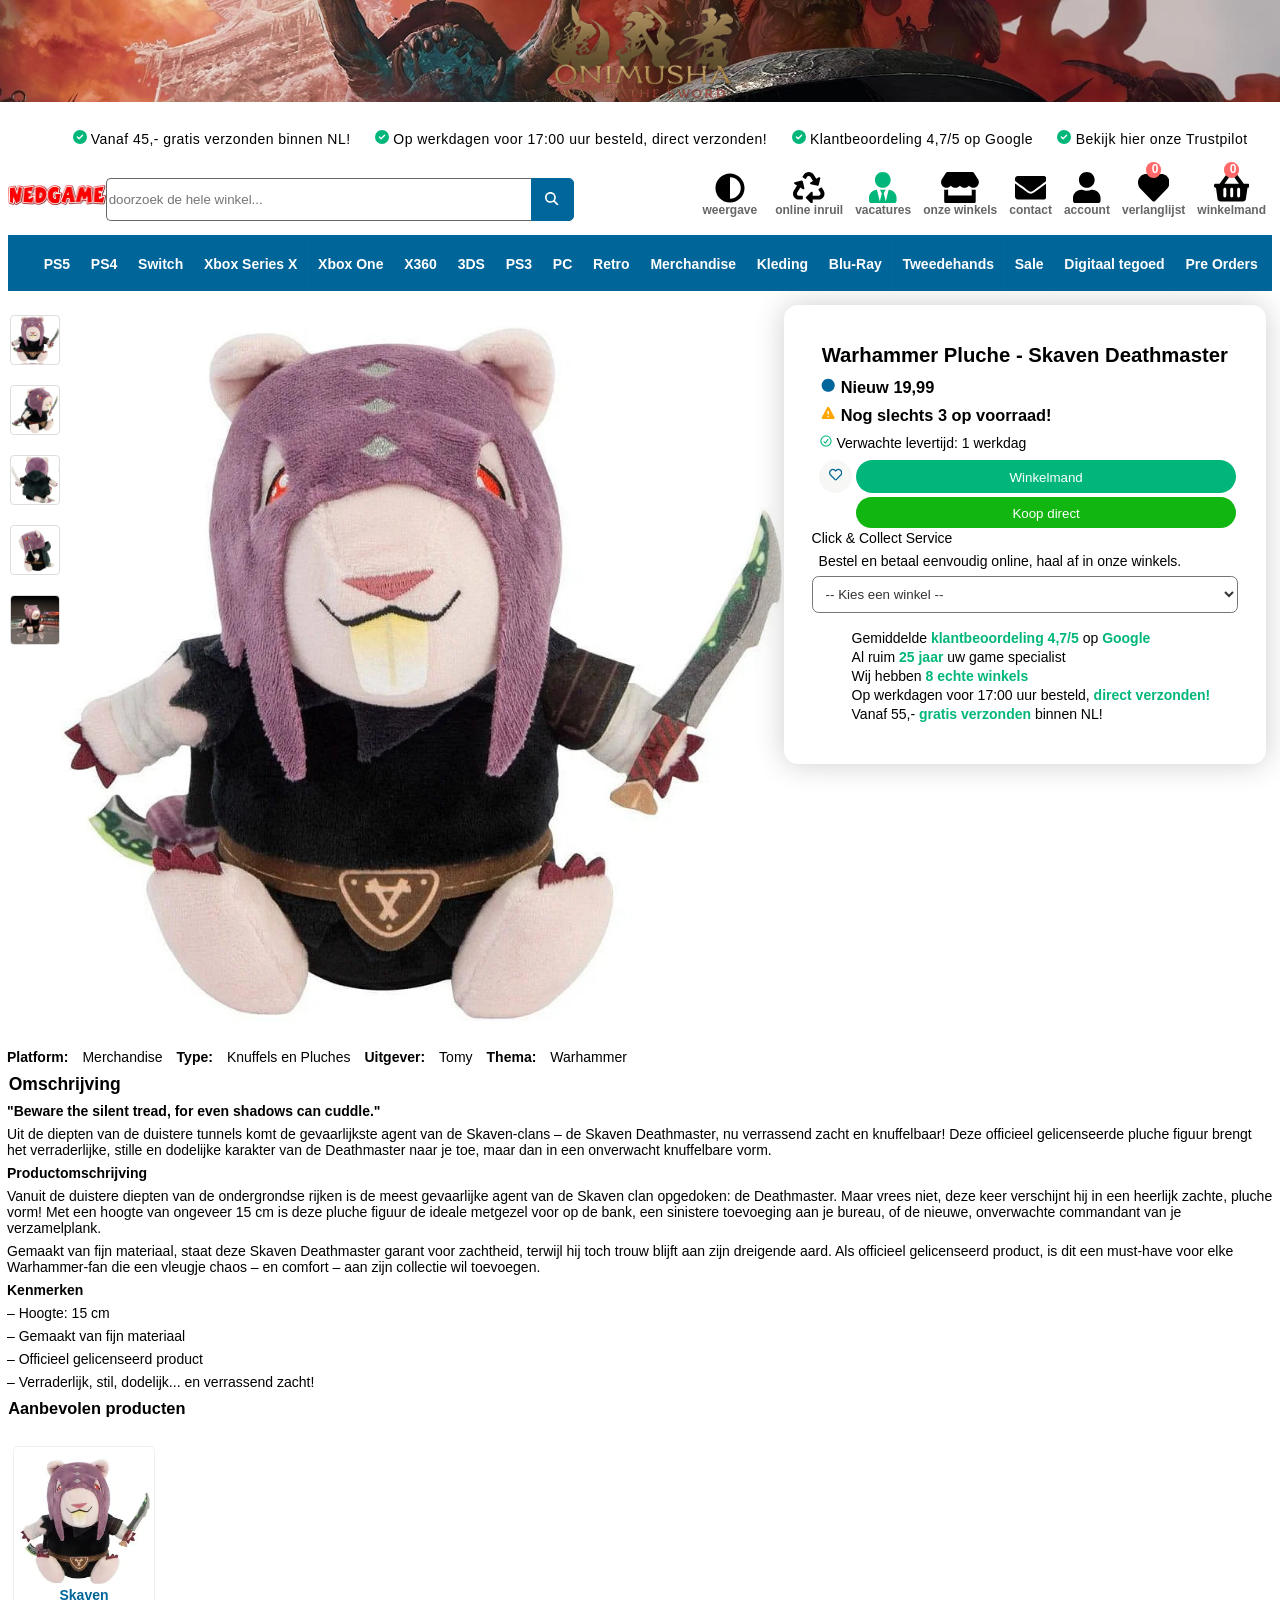
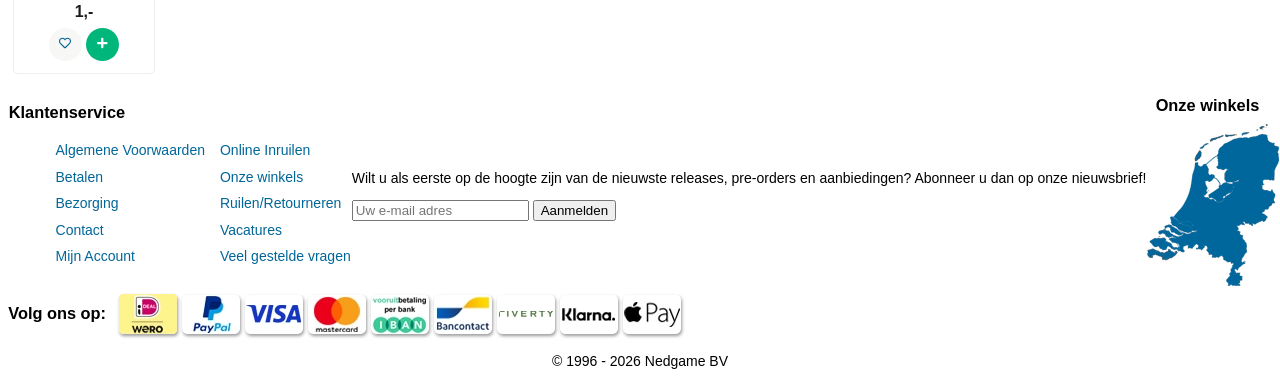
==== commit f559c18c: "Progress" ====
--- a/product.html
+++ b/product.html
@@ -18,33 +18,7 @@
 	</div>
 	<div id="container">
 		<header>
-			<!-- <ul class="desktopOnly">
-				<li>
-					Vanaf 55,- gratis verzonden binnen NL!
-				</li>
-				<li>
-					Op werkdagen voor 17:00 uur besteld, direct verzonden!
-				</li>
-				<li>
-					Klantbeoordeling 4,7/5 op Google
-				</li>
-				<li>
-					Bekijk hier onze Trustpilot
-				</li>
-			</ul> -->
-			<!-- <nav class="desktopOnly">
-				<button>=</button>
-				<a>Nedgame</a>
-				<button>Weergave</button>
-				<a>Online inruil</a>
-				<a>Vacatures</a>
-				<a>Onze winkels</a>
-				<a>Contact</a>
-				<a>Account</a>
-				<a>Verlanglijst</a>
-				<a>Winkelmand</a>
-			</nav> -->
-			<nav id="mobileNav" class="mobileOnly">
+			<nav class="mobileOnly">
 				<div>
 					<button>
 					<svg xmlns="http://www.w3.org/2000/svg" viewBox="0 0 448 512"><!--!Font Awesome Free 6.7.1 by @fontawesome - https://fontawesome.com License - https://fontawesome.com/license/free Copyright 2024 Fonticons, Inc.--><path d="M448 64c0-17.7-14.3-32-32-32L32 32C14.3 32 0 46.3 0 64S14.3 96 32 96l384 0c17.7 0 32-14.3 32-32zm0 256c0-17.7-14.3-32-32-32L32 288c-17.7 0-32 14.3-32 32s14.3 32 32 32l384 0c17.7 0 32-14.3 32-32zM0 192c0 17.7 14.3 32 32 32l384 0c17.7 0 32-14.3 32-32s-14.3-32-32-32L32 160c-17.7 0-32 14.3-32 32zM448 448c0-17.7-14.3-32-32-32L32 416c-17.7 0-32 14.3-32 32s14.3 32 32 32l384 0c17.7 0 32-14.3 32-32z"/></svg>
@@ -71,13 +45,13 @@
 					</a>
 				</div>
 			</nav>
-			<form>
-				<input type="search" placeholder="doorzoek de hele winkel..."></input>
+			<form class="mobileOnly">
+				<input type="search" placeholder="doorzoek de hele winkel...">
 				<button><svg xmlns="http://www.w3.org/2000/svg" viewBox="0 0 512 512"><!--!Font Awesome Free 6.7.1 by @fontawesome - https://fontawesome.com License - https://fontawesome.com/license/free Copyright 2024 Fonticons, Inc.--><path d="M416 208c0 45.9-14.9 88.3-40 122.7L502.6 457.4c12.5 12.5 12.5 32.8 0 45.3s-32.8 12.5-45.3 0L330.7 376c-34.4 25.2-76.8 40-122.7 40C93.1 416 0 322.9 0 208S93.1 0 208 0S416 93.1 416 208zM208 352a144 144 0 1 0 0-288 144 144 0 1 0 0 288z"/></svg></button>
 			</form>
-			<p>Vanaf 55,- <b>gratis verzonden</b> binnen NL!</p>
+			<p class="mobileOnly">Vanaf 55,- <b>gratis verzonden</b> binnen NL!</p>
 			<!-- <h1>Bababoey</h1> -->
-			<nav id="mobileTabs" class="mobileOnly">
+			<nav class="mobileOnly">
 				<a>PS5</a>
 				<a>PS4</a>
 				<a>Switch 2</a>
@@ -97,6 +71,57 @@
 				<a>Digitaal tegoed</a>
 				<a>Pre Orders</a>
 			</nav>
+			<ul class="desktopOnly">
+				<li><svg xmlns="http://www.w3.org/2000/svg" viewBox="0 0 512 512"><!--!Font Awesome Free 6.7.1 by @fontawesome - https://fontawesome.com License - https://fontawesome.com/license/free Copyright 2024 Fonticons, Inc.--><path fill="#00b67a" d="M256 512A256 256 0 1 0 256 0a256 256 0 1 0 0 512zM369 209L241 337c-9.4 9.4-24.6 9.4-33.9 0l-64-64c-9.4-9.4-9.4-24.6 0-33.9s24.6-9.4 33.9 0l47 47L335 175c9.4-9.4 24.6-9.4 33.9 0s9.4 24.6 0 33.9z"/></svg> Vanaf 45,- <span>gratis verzonden</span> binnen NL!</li>
+				<li><svg xmlns="http://www.w3.org/2000/svg" viewBox="0 0 512 512"><!--!Font Awesome Free 6.7.1 by @fontawesome - https://fontawesome.com License - https://fontawesome.com/license/free Copyright 2024 Fonticons, Inc.--><path fill="#00b67a" d="M256 512A256 256 0 1 0 256 0a256 256 0 1 0 0 512zM369 209L241 337c-9.4 9.4-24.6 9.4-33.9 0l-64-64c-9.4-9.4-9.4-24.6 0-33.9s24.6-9.4 33.9 0l47 47L335 175c9.4-9.4 24.6-9.4 33.9 0s9.4 24.6 0 33.9z"/></svg> Op werkdagen voor 17:00 uur besteld, <span>direct verzonden</span>!</li>
+				<li><svg xmlns="http://www.w3.org/2000/svg" viewBox="0 0 512 512"><!--!Font Awesome Free 6.7.1 by @fontawesome - https://fontawesome.com License - https://fontawesome.com/license/free Copyright 2024 Fonticons, Inc.--><path fill="#00b67a" d="M256 512A256 256 0 1 0 256 0a256 256 0 1 0 0 512zM369 209L241 337c-9.4 9.4-24.6 9.4-33.9 0l-64-64c-9.4-9.4-9.4-24.6 0-33.9s24.6-9.4 33.9 0l47 47L335 175c9.4-9.4 24.6-9.4 33.9 0s9.4 24.6 0 33.9z"/></svg> <span>Klantbeoordeling 4,7/5</span> op <span>Google</span></li>
+				<li><svg xmlns="http://www.w3.org/2000/svg" viewBox="0 0 512 512"><!--!Font Awesome Free 6.7.1 by @fontawesome - https://fontawesome.com License - https://fontawesome.com/license/free Copyright 2024 Fonticons, Inc.--><path fill="#00b67a" d="M256 512A256 256 0 1 0 256 0a256 256 0 1 0 0 512zM369 209L241 337c-9.4 9.4-24.6 9.4-33.9 0l-64-64c-9.4-9.4-9.4-24.6 0-33.9s24.6-9.4 33.9 0l47 47L335 175c9.4-9.4 24.6-9.4 33.9 0s9.4 24.6 0 33.9z"/></svg> Bekijk hier onze <span>Trustpilot</span></li>
+			</ul>
+			<div class="desktopOnly">
+				<a href="index.html">
+					<img src="images/logo-nedgame-light.webp" alt="Nedgame Logo">
+				</a>
+				<form>
+					<input type="search" placeholder="doorzoek de hele winkel...">
+					<button><svg xmlns="http://www.w3.org/2000/svg" viewBox="0 0 512 512"><!--!Font Awesome Free 6.7.1 by @fontawesome - https://fontawesome.com License - https://fontawesome.com/license/free Copyright 2024 Fonticons, Inc.--><path d="M416 208c0 45.9-14.9 88.3-40 122.7L502.6 457.4c12.5 12.5 12.5 32.8 0 45.3s-32.8 12.5-45.3 0L330.7 376c-34.4 25.2-76.8 40-122.7 40C93.1 416 0 322.9 0 208S93.1 0 208 0S416 93.1 416 208zM208 352a144 144 0 1 0 0-288 144 144 0 1 0 0 288z"/></svg></button>
+				</form>
+				<nav>
+					<button onclick="toggleNachtModus()">
+						<svg aria-label="Nacht mode button" xmlns="http://www.w3.org/2000/svg" viewBox="0 0 512 512"><!--!Font Awesome Free 6.7.1 by @fontawesome - https://fontawesome.com License - https://fontawesome.com/license/free Copyright 2024 Fonticons, Inc.--><path d="M8 256c0 137 111 248 248 248s248-111 248-248S393 8 256 8 8 119 8 256zm248 184V72c101.7 0 184 82.3 184 184 0 101.7-82.3 184-184 184z"/></svg>
+						<span>weergave</span>
+					</button>
+					<a>
+						<svg xmlns="http://www.w3.org/2000/svg" viewBox="0 0 512 512"><!--!Font Awesome Free 6.7.1 by @fontawesome - https://fontawesome.com License - https://fontawesome.com/license/free Copyright 2024 Fonticons, Inc.--><path d="M184.6 261.9c3.2 14-12.1 24.6-24.1 17.2l-40.7-25.5-50.9 81.4C55.6 356.3 71 384 96 384H148c6.6 0 12 5.4 12 12v40c0 6.6-5.4 12-12 12H96.1c-75.3 0-121.3-83-81.4-146.9l50.8-81.4-40.7-25.4c-12.1-7.5-9-26 4.9-29.2l110.2-25.5c8.6-2 17.2 3.4 19.2 12l25.5 110.2zm98.6-182.9l41.3 66.1-40.7 25.5c-12.1 7.5-9 26 4.9 29.2l110.2 25.5c8.7 2 17.2-3.4 19.2-12l25.5-110.2c3.2-13.8-12-24.7-24.1-17.2l-40.7 25.4-41.3-66.1c-37.5-60-125.2-60.2-162.8 0l-18 28.8c-3.5 5.6-1.8 13 3.8 16.5l33.9 21.2c5.6 3.5 13 1.8 16.5-3.8l18-28.7c12.7-20.3 42-19.7 54.3 0zM497.3 301.1l-27.5-44.1c-3.5-5.6-10.9-7.3-16.5-3.8l-33.9 21.2c-5.6 3.5-7.3 10.9-3.8 16.5l27.6 44.1c13.3 21.2-2.1 49-27.1 49H320V336c0-14.2-17.2-21.4-27.3-11.3l-80 80c-6.2 6.2-6.2 16.4 0 22.6l80 80C302.7 517.3 320 510.3 320 496V448h95.9c75.3 0 121.3-83 81.4-146.9z"/></svg>
+						<span>online inruil</span>
+					</a>
+					<a>
+						<svg xmlns="http://www.w3.org/2000/svg" viewBox="0 0 448 512"><!--!Font Awesome Free 6.7.1 by @fontawesome - https://fontawesome.com License - https://fontawesome.com/license/free Copyright 2024 Fonticons, Inc.--><path d="M224 256c70.7 0 128-57.3 128-128S294.7 0 224 0 96 57.3 96 128s57.3 128 128 128zm95.8 32.6L272 480l-32-136 32-56h-96l32 56-32 136-47.8-191.4C56.9 292 0 350.3 0 422.4V464c0 26.5 21.5 48 48 48h352c26.5 0 48-21.5 48-48v-41.6c0-72.1-56.9-130.4-128.2-133.8z"/></svg>
+						<span>vacatures</span>
+					</a>
+					<a>
+						<svg xmlns="http://www.w3.org/2000/svg" viewBox="0 0 616 512"><!--!Font Awesome Free 6.7.1 by @fontawesome - https://fontawesome.com License - https://fontawesome.com/license/free Copyright 2024 Fonticons, Inc.--><path d="M602 118.6L537.1 15C531.3 5.7 521 0 510 0H106C95 0 84.7 5.7 78.9 15L14 118.6c-33.5 53.5-3.8 127.9 58.8 136.4 4.5 .6 9.1 .9 13.7 .9 29.6 0 55.8-13 73.8-33.1 18 20.1 44.3 33.1 73.8 33.1 29.6 0 55.8-13 73.8-33.1 18 20.1 44.3 33.1 73.8 33.1 29.6 0 55.8-13 73.8-33.1 18.1 20.1 44.3 33.1 73.8 33.1 4.7 0 9.2-.3 13.7-.9 62.8-8.4 92.6-82.8 59-136.4zM529.5 288c-10 0-19.9-1.5-29.5-3.8V384H116v-99.8c-9.6 2.2-19.5 3.8-29.5 3.8-6 0-12.1-.4-18-1.2-5.6-.8-11.1-2.1-16.4-3.6V480c0 17.7 14.3 32 32 32h448c17.7 0 32-14.3 32-32V283.2c-5.4 1.6-10.8 2.9-16.4 3.6-6.1 .8-12.1 1.2-18.2 1.2z"/></svg>
+						<span>onze winkels</span>
+					</a>
+					<a>
+						<svg xmlns="http://www.w3.org/2000/svg" viewBox="0 0 512 512"><!--!Font Awesome Free 6.7.1 by @fontawesome - https://fontawesome.com License - https://fontawesome.com/license/free Copyright 2024 Fonticons, Inc.--><path d="M502.3 190.8c3.9-3.1 9.7-.2 9.7 4.7V400c0 26.5-21.5 48-48 48H48c-26.5 0-48-21.5-48-48V195.6c0-5 5.7-7.8 9.7-4.7 22.4 17.4 52.1 39.5 154.1 113.6 21.1 15.4 56.7 47.8 92.2 47.6 35.7 .3 72-32.8 92.3-47.6 102-74.1 131.6-96.3 154-113.7zM256 320c23.2 .4 56.6-29.2 73.4-41.4 132.7-96.3 142.8-104.7 173.4-128.7 5.8-4.5 9.2-11.5 9.2-18.9v-19c0-26.5-21.5-48-48-48H48C21.5 64 0 85.5 0 112v19c0 7.4 3.4 14.3 9.2 18.9 30.6 23.9 40.7 32.4 173.4 128.7 16.8 12.2 50.2 41.8 73.4 41.4z"/></svg>
+						<span>contact</span>
+					</a>
+					<a>
+						<svg xmlns="http://www.w3.org/2000/svg" viewBox="0 0 448 512"><!--!Font Awesome Free 6.7.1 by @fontawesome - https://fontawesome.com License - https://fontawesome.com/license/free Copyright 2024 Fonticons, Inc.--><path d="M224 256c70.7 0 128-57.3 128-128S294.7 0 224 0 96 57.3 96 128s57.3 128 128 128zm89.6 32h-16.7c-22.2 10.2-46.9 16-72.9 16s-50.6-5.8-72.9-16h-16.7C60.2 288 0 348.2 0 422.4V464c0 26.5 21.5 48 48 48h352c26.5 0 48-21.5 48-48v-41.6c0-74.2-60.2-134.4-134.4-134.4z"/></svg>
+						<span>account</span>
+					</a>
+					<a class="counterbutton">
+						<svg xmlns="http://www.w3.org/2000/svg" viewBox="0 0 512 512"><!--!Font Awesome Free 6.7.1 by @fontawesome - https://fontawesome.com License - https://fontawesome.com/license/free Copyright 2024 Fonticons, Inc.--><path d="M462.3 62.6C407.5 15.9 326 24.3 275.7 76.2L256 96.5l-19.7-20.3C186.1 24.3 104.5 15.9 49.7 62.6c-62.8 53.6-66.1 149.8-9.9 207.9l193.5 199.8c12.5 12.9 32.8 12.9 45.3 0l193.5-199.8c56.3-58.1 53-154.3-9.8-207.9z"/></svg>
+						<span class="favcounter">0</span>
+						<span>verlanglijst</span>
+					</a>
+					<a class="counterbutton">
+						<svg xmlns="http://www.w3.org/2000/svg" viewBox="0 0 576 512"><!--!Font Awesome Free 6.7.1 by @fontawesome - https://fontawesome.com License - https://fontawesome.com/license/free Copyright 2024 Fonticons, Inc.--><path d="M576 216v16c0 13.3-10.7 24-24 24h-8l-26.1 182.8C514.5 462.4 494.3 480 470.4 480H105.6c-23.9 0-44.1-17.6-47.5-41.2L32 256h-8c-13.3 0-24-10.7-24-24v-16c0-13.3 10.7-24 24-24h67.3l106.8-146.8c10.4-14.3 30.4-17.5 44.7-7.1 14.3 10.4 17.5 30.4 7.1 44.7L170.5 192h235L326.1 82.8c-10.4-14.3-7.2-34.3 7.1-44.7 14.3-10.4 34.3-7.2 44.7 7.1L484.7 192H552c13.3 0 24 10.7 24 24zM312 392V280c0-13.3-10.7-24-24-24s-24 10.7-24 24v112c0 13.3 10.7 24 24 24s24-10.7 24-24zm112 0V280c0-13.3-10.7-24-24-24s-24 10.7-24 24v112c0 13.3 10.7 24 24 24s24-10.7 24-24zm-224 0V280c0-13.3-10.7-24-24-24s-24 10.7-24 24v112c0 13.3 10.7 24 24 24s24-10.7 24-24z"/></svg>
+						<span class="cartcounter">0</span>
+						<span>winkelmand</span>
+					</a>
+				</nav>
+			</div>
 			<nav class="desktopOnly">
 				<a href="https://www.nedgame.nl/playstation-5">PS5</a>
 				<a href="https://www.nedgame.nl/playstation-4/">PS4</a>
@@ -118,37 +143,67 @@
 			</nav>
 		</header>
 			<main>
-			<h1>Warhammer Pluche - Skaven Deathmaster</h1>
-			<img id="productimage" alt="Skaven Pluche" src="images/bigskaven.jpg">
-			<div>
-				<p></p>
-			</div>
-			<div id="koopbuttons">
-				<button><svg xmlns="http://www.w3.org/2000/svg" viewBox="0 0 512 512"><!--!Font Awesome Free 6.7.1 by @fontawesome - https://fontawesome.com License - https://fontawesome.com/license/free Copyright 2024 Fonticons, Inc.--><path d="M458.4 64.3C400.6 15.7 311.3 23 256 79.3 200.7 23 111.4 15.6 53.6 64.3-21.6 127.6-10.6 230.8 43 285.5l175.4 178.7c10 10.2 23.4 15.9 37.6 15.9 14.3 0 27.6-5.6 37.6-15.8L469 285.6c53.5-54.7 64.7-157.9-10.6-221.3zm-23.6 187.5L259.4 430.5c-2.4 2.4-4.4 2.4-6.8 0L77.2 251.8c-36.5-37.2-43.9-107.6 7.3-150.7 38.9-32.7 98.9-27.8 136.5 10.5l35 35.7 35-35.7c37.8-38.5 97.8-43.2 136.5-10.6 51.1 43.1 43.5 113.9 7.3 150.8z"/></svg></button>
-				<button>Winkelmand</button>
-				<button>Koop direct</button>
-			</div>
-			
-			<span>Click & Collect Service</span>
-			<p>Bestel en betaal eenvoudig online, haal af in onze winkels.</p>
-			<select>
-				<option>-- Kies een winkel --</option>
-				<option>Amersfoort</option>
-				<option>Apeldoorn</option>
-				<option>Dordrecht</option>
-				<option>Gouda</option>
-				<option>Groningen</option>
-				<option>Leiden</option>
-				<option>Nijmegen</option>
-				<option>Tilburg</option>
-			</select>
-			<ul>
-				<li>Gemiddelde <b>klantbeoordeling 4,7/5</b> op <b>Google</b></li>
-				<li>Al ruim <b>25 jaar</b> uw game specialist</li>
-				<li>Wij hebben <b>8 echte winkels</b></li>
-				<li>Op werkdagen voor 17:00 uur besteld, <b>direct verzonden!</b></li>
-				<li>Vanaf 55,- <b>gratis verzonden</b> binnen NL!</li>
-			</ul>
+			<h1 class="mobileOnly">Warhammer Pluche - Skaven Deathmaster</h1>
+			<div id="productandinfo">
+				<div id="productSlider">
+					<div id="productSlides">
+						<div id="slide-1">
+							<img id="productimage" alt="Foto van Skaven Pluche van de voorkant" src="images/bigskaven.jpg">
+						</div>
+						<div id="slide-2">
+							<img id="productimage" alt="Foto van Skaven Pluche van schuin" src="images/bigskaven2.jpg">
+						</div>
+						<div id="slide-3">
+							<img id="productimage" alt="Foto van Skaven Pluche van de zijkant" src="images/bigskaven3.jpg">
+						</div>
+						<div id="slide-4">
+							<img id="productimage" alt="Foto van Skaven Pluche van achteren" src="images/bigskaven4.jpg">
+						</div>
+						<div id="slide-5">
+							<img id="productimage" alt="Foto van Skaven Pluche naast een paar Warhammer boeken" src="images/bigskaven5.jpg">
+						</div>
+					</div>
+					<div>
+						<a href="#slide-1"><button style="background-image:url('images/bigskaven.jpg');" aria-label="Plaatje 1 selecteer knop"></button></a>
+						<a href="#slide-2"><button style="background-image:url('images/bigskaven2.jpg');" aria-label="Plaatje 2 selecteer knop"></button></a>
+						<a href="#slide-3"><button style="background-image:url('images/bigskaven3.jpg');" aria-label="Plaatje 3 selecteer knop"></button></a>
+						<a href="#slide-4"><button style="background-image:url('images/bigskaven4.jpg');" aria-label="Plaatje 4 selecteer knop"></button></a>
+						<a href="#slide-5"><button style="background-image:url('images/bigskaven5.jpg');" aria-label="Plaatje 5 selecteer knop"></button></a>
+					</div>
+				</div>
+				<div id="info">
+					<h2 class="desktopOnly">Warhammer Pluche - Skaven Deathmaster</h2>
+					<h3><svg xmlns="http://www.w3.org/2000/svg" viewBox="0 0 640 640"><!--!Font Awesome Free v7.3.1 by @fontawesome - https://fontawesome.com License - https://fontawesome.com/license/free Copyright 2026 Fonticons, Inc.--><path fill="#00669b" d="M64 320C64 178.6 178.6 64 320 64C461.4 64 576 178.6 576 320C576 461.4 461.4 576 320 576C178.6 576 64 461.4 64 320z"/></svg> Nieuw 19,99</h3>
+					<h3><svg xmlns="http://www.w3.org/2000/svg" viewBox="0 0 640 640"><!--!Font Awesome Free v7.3.1 by @fontawesome - https://fontawesome.com License - https://fontawesome.com/license/free Copyright 2026 Fonticons, Inc.--><path fill="#ffa500" d="M320 64C334.7 64 348.2 72.1 355.2 85L571.2 485C577.9 497.4 577.6 512.4 570.4 524.5C563.2 536.6 550.1 544 536 544L104 544C89.9 544 76.8 536.6 69.6 524.5C62.4 512.4 62.1 497.4 68.8 485L284.8 85C291.8 72.1 305.3 64 320 64zM320 416C302.3 416 288 430.3 288 448C288 465.7 302.3 480 320 480C337.7 480 352 465.7 352 448C352 430.3 337.7 416 320 416zM320 224C301.8 224 287.3 239.5 288.6 257.7L296 361.7C296.9 374.2 307.4 384 319.9 384C332.5 384 342.9 374.3 343.8 361.7L351.2 257.7C352.5 239.5 338.1 224 319.8 224z"/></svg> Nog slechts 3 op voorraad!</h3>
+					<p><svg xmlns="http://www.w3.org/2000/svg" viewBox="0 0 640 640"><!--!Font Awesome Free v7.3.1 by @fontawesome - https://fontawesome.com License - https://fontawesome.com/license/free Copyright 2026 Fonticons, Inc.--><path fill="#00b67a" d="M320 576C178.6 576 64 461.4 64 320C64 178.6 178.6 64 320 64C461.4 64 576 178.6 576 320C576 461.4 461.4 576 320 576zM320 112C205.1 112 112 205.1 112 320C112 434.9 205.1 528 320 528C434.9 528 528 434.9 528 320C528 205.1 434.9 112 320 112zM390.7 233.9C398.5 223.2 413.5 220.8 424.2 228.6C434.9 236.4 437.3 251.4 429.5 262.1L307.4 430.1C303.3 435.8 296.9 439.4 289.9 439.9C282.9 440.4 276 437.9 271.1 433L215.2 377.1C205.8 367.7 205.8 352.5 215.2 343.2C224.6 333.9 239.8 333.8 249.1 343.2L285.1 379.2L390.7 234z"/></svg> Verwachte levertijd: 1 werkdag</p>
+					<div id="koopbuttons">
+						<button class="fav"><svg xmlns="http://www.w3.org/2000/svg" viewBox="0 0 512 512"><!--!Font Awesome Free 6.7.1 by @fontawesome - https://fontawesome.com License - https://fontawesome.com/license/free Copyright 2024 Fonticons, Inc.--><path d="M458.4 64.3C400.6 15.7 311.3 23 256 79.3 200.7 23 111.4 15.6 53.6 64.3-21.6 127.6-10.6 230.8 43 285.5l175.4 178.7c10 10.2 23.4 15.9 37.6 15.9 14.3 0 27.6-5.6 37.6-15.8L469 285.6c53.5-54.7 64.7-157.9-10.6-221.3zm-23.6 187.5L259.4 430.5c-2.4 2.4-4.4 2.4-6.8 0L77.2 251.8c-36.5-37.2-43.9-107.6 7.3-150.7 38.9-32.7 98.9-27.8 136.5 10.5l35 35.7 35-35.7c37.8-38.5 97.8-43.2 136.5-10.6 51.1 43.1 43.5 113.9 7.3 150.8z"/></svg></button>
+						<button>Winkelmand</button>
+						<button>Koop direct</button>
+					</div>
+					
+					<span>Click & Collect Service</span>
+					<p>Bestel en betaal eenvoudig online, haal af in onze winkels.</p>
+					<select>
+						<option>-- Kies een winkel --</option>
+						<option>Amersfoort</option>
+						<option>Apeldoorn</option>
+						<option>Dordrecht</option>
+						<option>Gouda</option>
+						<option>Groningen</option>
+						<option>Leiden</option>
+						<option>Nijmegen</option>
+						<option>Tilburg</option>
+					</select>
+					<ul>
+						<li>Gemiddelde <b>klantbeoordeling 4,7/5</b> op <b>Google</b></li>
+						<li>Al ruim <b>25 jaar</b> uw game specialist</li>
+						<li>Wij hebben <b>8 echte winkels</b></li>
+						<li>Op werkdagen voor 17:00 uur besteld, <b>direct verzonden!</b></li>
+						<li>Vanaf 55,- <b>gratis verzonden</b> binnen NL!</li>
+					</ul>
+				</div>
+			</div>
 			<dl>
 				<dt>Platform:</dt>
 				<dd>Merchandise</dd>
@@ -184,20 +239,54 @@
 			</section>
 		</main>
 		<footer>
-			<ul>
-				<li><a>Algemene Voorwaarden</a></li>
-				<li><a>Online Inruilen</a></li>
-				<li><a>Betalen</a></li>
-				<li><a>Onze winkels</a></li>
-				<li><a>Bezorging</a></li>
-				<li><a>Ruilen/Retourneren</a></li>
-				<li><a>Contact</a></li>
-				<li><a>Vacatures</a></li>
-				<li><a>Mijn Account</a></li>
-				<li><a>Veel gestelde vragen</a></li>
-			</ul>
-			<img src="images/allebetaalmethodesmobiel.webp" alt="Alle betaal methoden.">
-			<p>Klantbeoordeling 4,7/5 op Google</p>
+			<div class="mobileOnly">
+				<ul>
+					<li><a>Algemene Voorwaarden</a></li>
+					<li><a>Online Inruilen</a></li>
+					<li><a>Betalen</a></li>
+					<li><a>Onze winkels</a></li>
+					<li><a>Bezorging</a></li>
+					<li><a>Ruilen/Retourneren</a></li>
+					<li><a>Contact</a></li>
+					<li><a>Vacatures</a></li>
+					<li><a>Mijn Account</a></li>
+					<li><a>Veel gestelde vragen</a></li>
+				</ul>
+				<img src="images/allebetaalmethodesmobiel.webp" alt="Alle betaal methoden.">
+				<p>Klantbeoordeling 4,7/5 op Google</p>
+			</div>
+			<div class="desktopOnly">
+				<div>
+					<div>
+						<h3>Klantenservice</h3>
+						<ul>
+							<li><a href="https://www.nedgame.nl/algemene-voorwaarden/">Algemene Voorwaarden</a></li>
+							<li><a href="https://www.nedgame.nl/online-inruilen/">Online Inruilen</a></li>
+							<li><a href="https://www.nedgame.nl/algemene-voorwaarden/">Betalen</a></li>
+							<li><a href="https://www.nedgame.nl/onze-winkels/">Onze winkels</a></li>
+							<li><a href="https://www.nedgame.nl/veel-gestelde-vragen/">Bezorging</a></li>
+							<li><a href="https://www.nedgame.nl/veel-gestelde-vragen/">Ruilen/Retourneren</a></li>
+							<li><a href="https://www.nedgame.nl/contact/">Contact</a></li>
+							<li><a href="https://www.nedgame.nl/vacatures/">Vacatures</a></li>
+							<li><a href="https://www.nedgame.nl/mijn_account/">Mijn Account</a></li>
+							<li><a href="https://www.nedgame.nl/veel-gestelde-vragen/">Veel gestelde vragen</a></li>
+						</ul>
+					</div>
+					<div>
+						<p>Wilt u als eerste op de hoogte zijn van de nieuwste releases, pre-orders en aanbiedingen? Abonneer u dan op onze nieuwsbrief!</p>
+						<input type="email" placeholder="Uw e-mail adres">
+						<button>Aanmelden</button>
+					</div>
+					<div>
+						<h3>Onze winkels</h3>
+						<img src="/images/landkaart.webp" alt="Plaatje van landkaart">
+					</div>
+				</div>
+				<div>
+					<h3>Volg ons op:</h3>
+					<img src="/images/allebetaalmethodes.webp" alt="Verschillende betaalmethodes">
+				</div>
+			</div>
 			<p>© 1996 - 2026 Nedgame BV</p>
 		</footer>
 		<script defer src="scripts/script.js"></script>
--- a/styles/style.css
+++ b/styles/style.css
@@ -16,12 +16,14 @@
 :root {
 	/* startje */
 	--color-text:#111;
-	--color-background:#eee;
+	--color-text-white: #ffffff;
+	--color-background:#ffffff;
 	--ned-game-red: #ff6969;
 	--ned-game-green: #00B67A;
 	--ned-game-blue: #069;
 	--icon-color: #959595;
 	--button-grey: #F7F7F5;
+	--button-altgreen: #12B610;
 
 	--background-image: url(../images/581_s4756884n2ht6247.webp);
 }
@@ -40,6 +42,7 @@
 	background-image: none;
 	font-family: Roboto, sans-serif, Arial, Helvetica;
 	margin: 0px;
+	font-size: 14px
 }
 
 @media only screen and (min-width: 1025px){
@@ -61,7 +64,11 @@
 	}
 }
 
-
+@media only screen and (min-width: 1025px){
+	main {
+		padding: 1em 0em 1em 0em;
+	}
+} 
 
 
 svg {
@@ -77,6 +84,10 @@
 	color: var(--ned-game-blue);
 	text-decoration: none;
 }
+
+/* a:focus {
+
+} */
 
 h1 {
 	font-weight: 700;
@@ -105,7 +116,7 @@
 /* Header */
 /****************/
 header{ 
-	padding: 8px;
+	padding: 8px 8px 0px 8px;
 }
 
 header ul {
@@ -115,16 +126,32 @@
 	text-align: left;
 	list-style-type: none;
 	line-height: 30px;
-	display: inline-flex;
 	width: 100%;
 	align-content: center;
 	flex-wrap: nowrap;
 	justify-content: space-between;
 	overflow-x: hidden;
-}
-
-header input {
+
+	@media only screen and (min-width: 1025px){
+		display: flex;
+        text-align: center;
+        justify-content: space-evenly;
+	}
+}
+
+header form.mobileOnly input {
 	width: calc(100% - 43px);
+	height: 43px;
+	color: #666;
+
+	border: 1px solid #666;
+	border-left: 1px solid #666;
+	border-right: 0;
+	border-radius: 5px 0 0 5px;
+}
+
+header div.desktopOnly input {
+	width: calc(80% - 43px);
 	height: 43px;
 	color: #666;
 
@@ -169,6 +196,15 @@
 	cursor: pointer;
 }
 
+@media only screen and (min-width: 1025px) {
+	header {
+		position: sticky;
+        top: -4em;
+        background: var(--color-background);
+        z-index: 3;
+	}
+}
+
 #topbanner img {
 	display: block;
 	margin: auto;
@@ -176,10 +212,11 @@
 }
 
 #container {
-	background-color: white;
+	background-color: var(--color-background);
 	position: relative; 
 	margin: auto auto 20px;
 	max-width: 1500px;
+	overflow-x: clip;
 }
 
 #NedgameLogo {
@@ -189,7 +226,7 @@
 	object-fit: contain;
 }
 
-#mobileNav {
+header nav.mobileOnly:first-of-type {
 	@media only screen and (max-width: 1024px){
 		display: flex;
 	}
@@ -198,17 +235,17 @@
 	align-items: center;
 }
 
-#mobileNav svg{
+header nav.mobileOnly:first-of-type svg{
 	fill: var(--icon-color);
 }
 
-#mobileNav div {
+header nav.mobileOnly:first-of-type div {
 	display: flex;
 	align-items: center;
 	gap: 0.5em;
 }
 
-#mobileNav .cartcounter {
+header nav.mobileOnly:first-of-type .cartcounter {
 	position: absolute;
 	background-color: var(--ned-game-red);
 	border-radius: 50%;
@@ -216,11 +253,11 @@
 	/* right: 12px; */
 	width: 1.3em;
 	height: 1.3em;
-	color: white;
-	text-align: center;
-}
-
-#mobileNav .favcounter {
+	color: var(--color-text-white);
+	text-align: center;
+}
+
+header nav.mobileOnly:first-of-type .favcounter {
 	position: absolute;
 	background-color: var(--ned-game-red);
 	border-radius: 50%;
@@ -228,23 +265,46 @@
 	/* right: px; */
 	width: 1.3em;
 	height: 1.3em;
-	color: white;
-	text-align: center;
-}
-
-#mobileNav .counterbutton {
+	color: var(--color-text-white);
+	text-align: center;
+}
+
+header nav.mobileOnly:first-of-type .counterbutton {
 	display: flex;
 	flex-direction: column;
 	align-items: center;
 }
 
+header div.desktopOnly .cartcounter {
+	position: absolute;
+	background-color: var(--ned-game-red);
+	border-radius: 50%;
+	top: 60px;
+	/* right: 12px; */
+	width: 1.3em;
+	height: 1.3em;
+	color: var(--color-text-white);
+	text-align: center;
+}
+
+header div.desktopOnly .favcounter {
+	position: absolute;
+	background-color: var(--ned-game-red);
+	border-radius: 50%;
+	top: 60px;
+	/* right: 12px; */
+	width: 1.3em;
+	height: 1.3em;
+	color: var(--color-text-white);
+	text-align: center;
+}
 
 
 
 /****************/
 /* Mobile tabs */
 /****************/
-#mobileTabs {
+header nav.mobileOnly:nth-of-type(2) {
 	@media only screen and (max-width: 1024px){
 		display: block;
 	} 
@@ -254,7 +314,7 @@
 }
 
 
-#mobileTabs a {
+header nav.mobileOnly:nth-of-type(2) a {
 	color: var(--ned-game-blue);
 
 	display: inline-flex;
@@ -270,11 +330,11 @@
 	min-width: 80px;
 }
 
-#mobileTabs a:first-child{
+header nav.mobileOnly:nth-of-type(2) a:first-child{
 	margin-left: 5px;
 }
 
-#mobileTabs a:hover{
+header nav.mobileOnly:nth-of-type(2) a:hover{
 	text-decoration: underline;
 }
 
@@ -285,7 +345,7 @@
 }
 footer li {
 	list-style: none;
-	margin: 2.4px 0;
+	margin: 2.4px 0 0 15px;
 	padding: 4px 0;
 }
 
@@ -296,6 +356,10 @@
 footer div.desktopOnly div{
 	display: flex;
 	align-items: center;
+}
+
+footer div.desktopOnly div:first-of-type{
+	justify-content: space-around;
 }
 
 footer div.desktopOnly div:first-of-type div{
@@ -305,9 +369,16 @@
 /* Main Nav */
 main nav {
 	margin-top: 24px;
-	display: flex;
-	overflow-x: scroll;
+	display: grid;
+	grid-template-columns: repeat(6, 1fr);
+	justify-content: space-around;
 	text-wrap: nowrap;
+	@media only screen and (min-width: 1025px){
+		overflow-x: hidden;
+	}
+	@media only screen and (max-width: 1024px){
+		overflow-x: scroll;
+	}
 }
 
 main nav:first-of-type a{
@@ -321,6 +392,10 @@
 	border: 1px solid #efefef;
 	border-radius: 5px;
 	text-align: center;
+}
+
+main nav a:hover {
+	border: 1px solid #222121;
 }
 
 main nav a img{
@@ -332,8 +407,12 @@
     object-position: bottom;
 }
 
+main nav p {
+	color: var(--color-text);
+}
+
 /* Desktop Tabs */
-header nav.desktopOnly{
+header > nav.desktopOnly{
 	height: 4em;
 	padding-left: 2%;
 	padding-right: 2%;
@@ -343,12 +422,10 @@
 
 	@media only screen and (min-width: 1025px){
 		display: flex;
-		overflow-x: hidden;
-		overflow-y: auto;
-	}
-}
-
-header nav.desktopOnly a{
+	}
+}
+
+header > nav.desktopOnly a{
 	padding-left: .67em;
 	padding-right: .67em;
 	line-height: 4.2em;
@@ -365,10 +442,51 @@
 	display: block;
 }
 
-header nav.desktopOnly a:hover{
+header > nav.desktopOnly a:hover{
 	background-color: white;
 	color: var(--ned-game-blue);
 }
+
+@media only screen and (min-width: 1025px) {
+	header div.desktopOnly{
+	display: flex;
+	align-items: center;
+	justify-content: space-between;
+	margin-bottom: 1em;
+	}
+}
+
+header div.desktopOnly nav{
+	display: flex;
+}
+
+header div.desktopOnly img:first-of-type{
+	display: block;
+    width: 211px;
+    max-width: 100%;
+    object-fit: contain;
+}
+
+header div.desktopOnly nav a, header div.desktopOnly nav button{
+	display: flex;
+    flex-direction: column;
+    align-items: center;
+    text-wrap: nowrap;
+}
+
+header div.desktopOnly nav a span, header div.desktopOnly nav button span{
+	color: #666666;
+	padding-left: 0.5em;
+	padding-right: 0.5em;
+	font-size: 12px;
+	font-weight: 700;
+}
+
+header div.desktopOnly a:nth-of-type(2){
+	fill: var(--ned-game-green);
+	color: var(--ned-game-green);
+}
+
 
 /****************/
 /* product */
@@ -401,6 +519,10 @@
 	padding: 12px 6px;
 	border: 1px solid #efefef;
 	border-radius: 5px;
+}
+
+.productFloater:hover {
+	border: 1px solid #222121;
 }
 
 .productFloater img {
@@ -437,6 +559,10 @@
 	outline: 0;
 }
 
+.productFloater button:first-of-type:hover{
+	border: 1px solid #222121; 
+}
+
 .productFloater button:first-of-type{
 	background-color: var(--button-grey);
 	fill: var(--ned-game-blue); 
@@ -450,7 +576,7 @@
 
 .productFloater button:nth-of-type(2){
 	background-color: var(--ned-game-green);
-	fill: white;
+	fill: var(--color-text-white);
 }
 
 .productFloater button svg {
@@ -467,10 +593,17 @@
 }
 
 .productswrapper {
-	grid-template-columns: repeat(7, 1fr);
 	width: 100%;
 	padding-left: 8px;
 }
+
+@media only screen and (min-width: 1025px){
+	.productswrapper{
+		display: grid;
+		grid-template-columns: repeat(7, 1fr);
+	}
+}
+
 
 /* main section {
 	padding-left: 8px;
@@ -489,16 +622,122 @@
 /****************/
 /* Product */
 /****************/
-#productimage {
+/* #productimage {
 	width: auto;
 	height: auto;
 	max-width: 100%;
 	max-height: 100%;
+} */
+
+/* (https://css-tricks.com/css-only-carousel/) */
+#productandinfo{
+	display: grid;
+	@media only screen and (min-width: 1025px){
+		grid-auto-flow: column;
+	}
+	@media only screen and (max-width: 1024px){
+		grid-auto-flow: row;
+	}
+}
+
+#productSlider{
+	text-align: center;
+	overflow: hidden;
+	display: flex;
+
+	@media only screen and (min-width: 1025px){
+		flex-direction: row-reverse;
+	}
+	@media only screen and (max-width: 1024px){
+		flex-direction: column;
+	}
+}
+
+#productSlider a button{
+	display: flex;
+	flex-direction: row;
+	width: 50px;
+    height: 50px;
+    background-color: var(--color-background);
+	background-size: contain;
+    border-radius: 4px;
+    padding: 5px;
+    border: 1px solid #ddd;
+    margin: 10px 0 10px 10px;
+    cursor: pointer !important;
+}
+
+#productSlider a button:hover {
+	border: 1px solid var(--ned-game-blue);
+}
+
+#productSlider a button:active {
+	border: 1px solid var(--ned-game-blue);
+}
+
+#productSlider div:nth-of-type(2){
+	display: flex;
+	@media only screen and (min-width: 1025px){
+		flex-direction: column;
+	}
+	@media only screen and (max-width: 1024px){
+		flex-direction: row;
+	}
+}
+
+#info {
+
+	@media only screen and (min-width: 1025px){
+		width: auto;
+		height: fit-content;
+		max-width: 40vw;
+		box-shadow: 0 0 30px 0 #cecece;
+		padding: 2em;
+		border: 1px solid #b1b1b1;
+		border-radius: 1em;
+		border: none;
+		box-shadow: 0 0 30px 0 #cecece;
+		margin-right: 1em;
+
+		h2:first-of-type {
+			font-weight: 700;
+			font-size: 1.45em;
+		}
+	}
+}
+
+#productSlides {
+	display: flex;
+
+	overflow-x: auto;
+	scroll-snap-type: x mandatory;
+
+	scroll-behavior: smooth;
+	-webkit-overflow-scrolling: touch;
+}
+
+#productSlides > div {
+	scroll-snap-align: start;
+	flex-shrink: 0;
+	width: auto;
+	height: auto;
+	max-width: 100%;
+	max-height: 100%;
+
+	display: flex;
+	justify-content: center;
+	align-items: center;
 }
 
 dl {
-	display: grid;
-	grid-template-columns: auto auto;
+	@media only screen and (max-width: 1024px){
+		display: grid;
+		grid-template-columns: auto auto;
+	} 
+	@media only screen and (min-width: 1025px){
+		display: flex;
+    	justify-content: flex-start;
+	}
 }
 
 dt {
@@ -507,7 +746,13 @@
 }
 
 dd {
-	grid-column-start: 2;
+	@media only screen and (max-width: 1024px){
+		grid-column-start: 2;
+	} 
+	@media only screen and (min-width: 1025px){
+		margin-left: 1em;
+    	margin-right: 1em;
+	}
 }
 
 #koopbuttons{
@@ -545,11 +790,11 @@
 }
 
 #koopbuttons button:nth-of-type(2){
-	background-color: #00B67A;
+	background-color: var(--ned-game-green);
 }
 
 #koopbuttons button:nth-of-type(3){
-	background-color: #12B610;
+	background-color: var(--button-altgreen);
 }
 
 main p, h2, h3, dl{
@@ -577,7 +822,7 @@
     position: relative;
     padding-right: 1.75em;
     color: #333;
-    z-index: 10;
+    z-index: 2;
 }
 
 
@@ -586,7 +831,7 @@
 	display: flex;
 }
 
-.banners a:nth-of-type(2){
+.banners a:not(:first-of-type){
 	@media only screen and (max-width: 1024px){
 		display: none;
 	}
@@ -595,9 +840,8 @@
 .banners a {
 	display: flex;
 	flex-direction: column-reverse;
-
 	width: 100%;
-	height: 10em;
+	height: 14em;
 	background-image: url(/images/banner.webp);
 	background-position: center;
 	background-repeat: no-repeat;
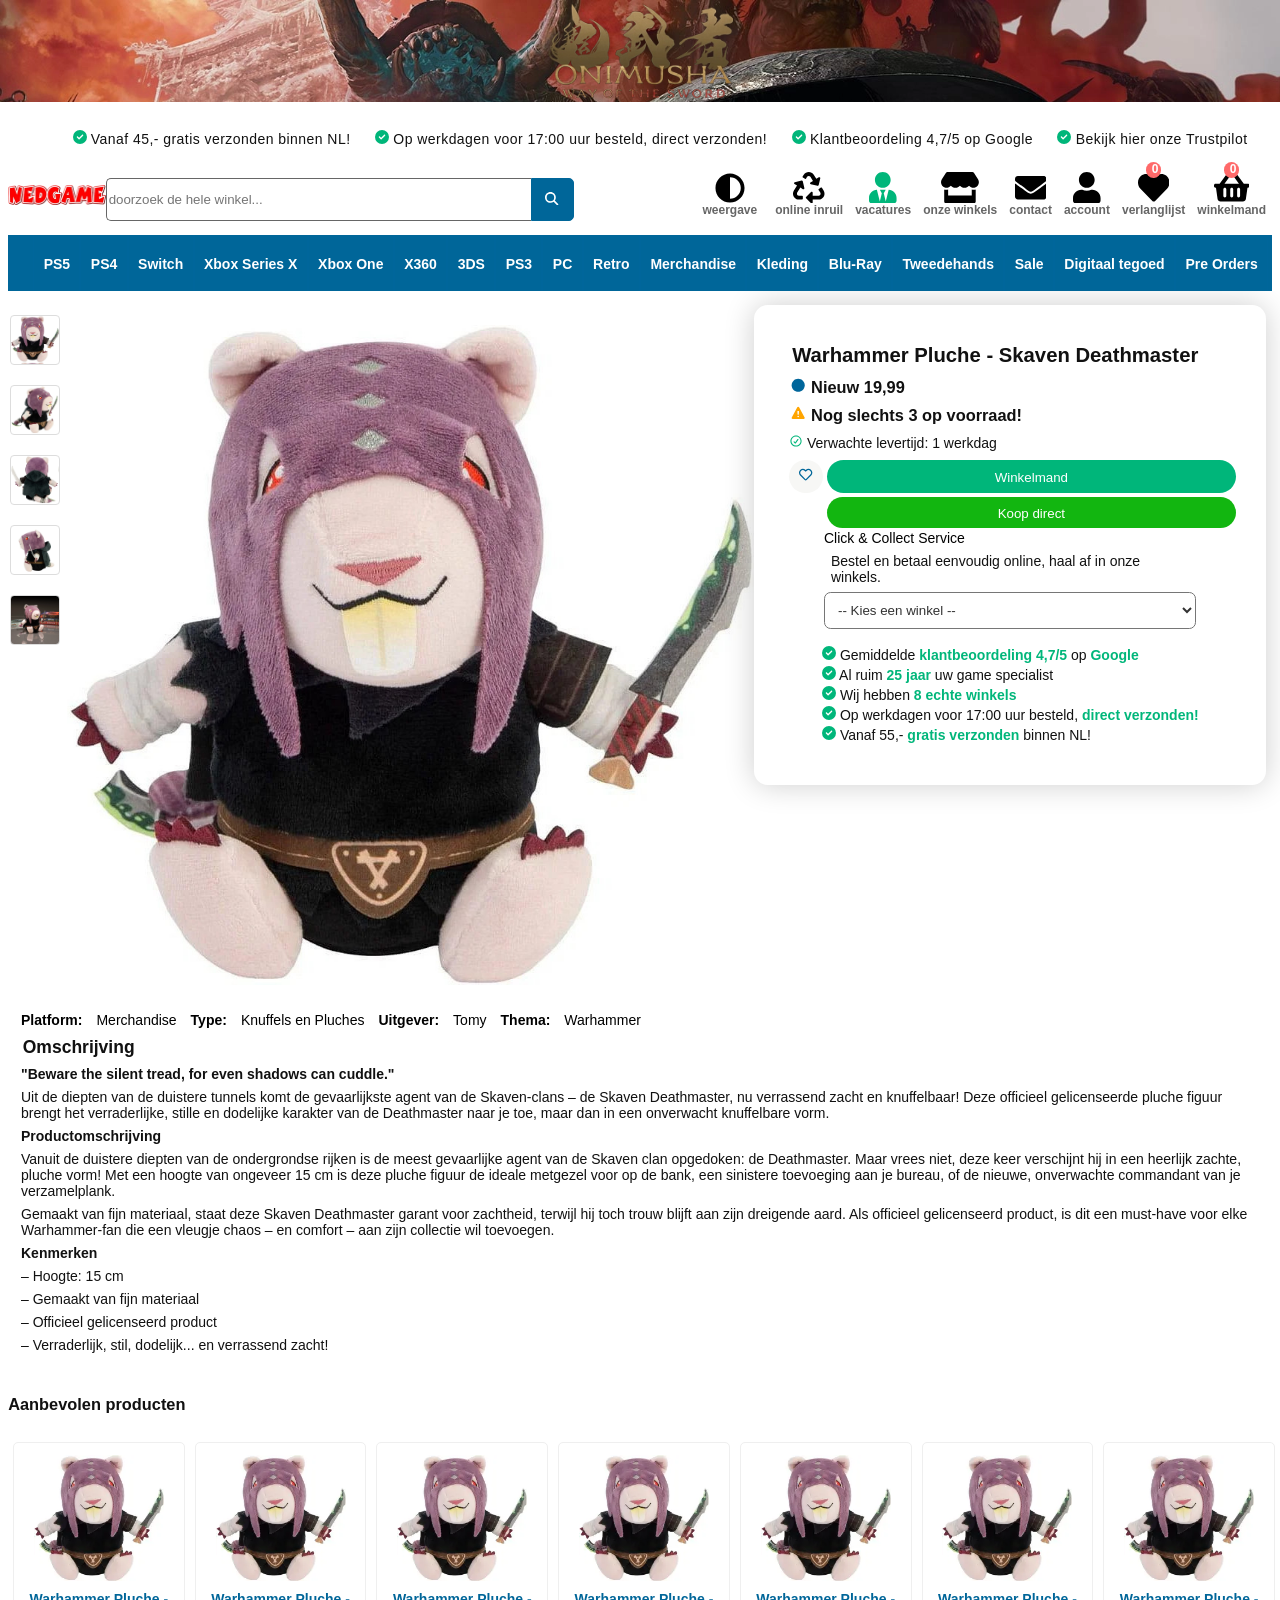
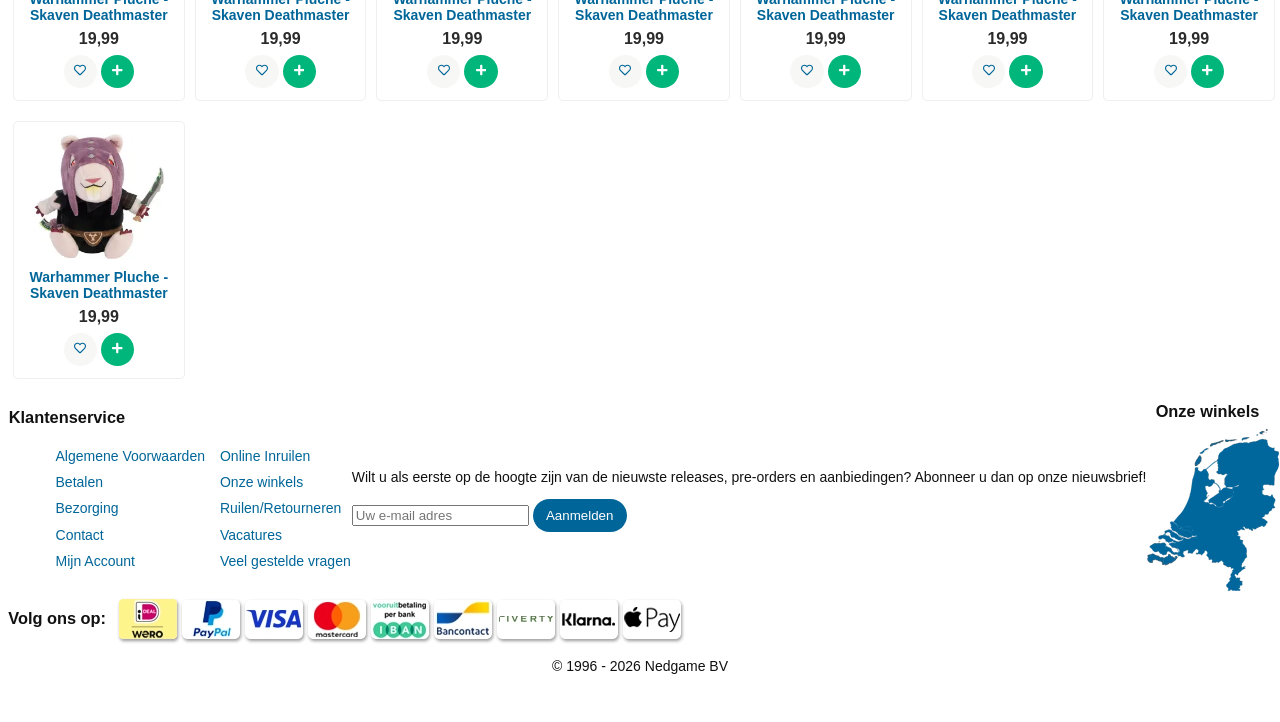
==== commit 7b455b36: "Fixes" ====
--- a/product.html
+++ b/product.html
@@ -49,8 +49,8 @@
 				<input type="search" placeholder="doorzoek de hele winkel...">
 				<button><svg xmlns="http://www.w3.org/2000/svg" viewBox="0 0 512 512"><!--!Font Awesome Free 6.7.1 by @fontawesome - https://fontawesome.com License - https://fontawesome.com/license/free Copyright 2024 Fonticons, Inc.--><path d="M416 208c0 45.9-14.9 88.3-40 122.7L502.6 457.4c12.5 12.5 12.5 32.8 0 45.3s-32.8 12.5-45.3 0L330.7 376c-34.4 25.2-76.8 40-122.7 40C93.1 416 0 322.9 0 208S93.1 0 208 0S416 93.1 416 208zM208 352a144 144 0 1 0 0-288 144 144 0 1 0 0 288z"/></svg></button>
 			</form>
-			<p class="mobileOnly">Vanaf 55,- <b>gratis verzonden</b> binnen NL!</p>
-			<!-- <h1>Bababoey</h1> -->
+			<p class="mobileOnly"><svg xmlns="http://www.w3.org/2000/svg" viewBox="0 0 640 640"><!--!Font Awesome Free v7.3.1 by @fontawesome - https://fontawesome.com License - https://fontawesome.com/license/free Copyright 2026 Fonticons, Inc.--><path fill="#00b67a" d="M530.8 134.1C545.1 144.5 548.3 164.5 537.9 178.8L281.9 530.8C276.4 538.4 267.9 543.1 258.5 543.9C249.1 544.7 240 541.2 233.4 534.6L105.4 406.6C92.9 394.1 92.9 373.8 105.4 361.3C117.9 348.8 138.2 348.8 150.7 361.3L252.2 462.8L486.2 141.1C496.6 126.8 516.6 123.6 530.9 134z"/></svg> Vanaf 55,- <b>gratis verzonden</b> binnen NL!</p>
+			<h1>Nedgame gameshop: videogames kopen, ook tweedehands games!</h1>
 			<nav class="mobileOnly">
 				<a>PS5</a>
 				<a>PS4</a>
@@ -142,33 +142,33 @@
 				<a href="https://www.nedgame.nl/pre-orders/">Pre Orders</a>
 			</nav>
 		</header>
-			<main>
+		<main>
 			<h1 class="mobileOnly">Warhammer Pluche - Skaven Deathmaster</h1>
 			<div id="productandinfo">
 				<div id="productSlider">
 					<div id="productSlides">
 						<div id="slide-1">
-							<img id="productimage" alt="Foto van Skaven Pluche van de voorkant" src="images/bigskaven.jpg">
+							<img alt="Foto van Skaven Pluche van de voorkant" src="images/bigskaven.jpg">
 						</div>
 						<div id="slide-2">
-							<img id="productimage" alt="Foto van Skaven Pluche van schuin" src="images/bigskaven2.jpg">
+							<img alt="Foto van Skaven Pluche van schuin" src="images/bigskaven2.jpg">
 						</div>
 						<div id="slide-3">
-							<img id="productimage" alt="Foto van Skaven Pluche van de zijkant" src="images/bigskaven3.jpg">
+							<img alt="Foto van Skaven Pluche van de zijkant" src="images/bigskaven3.jpg">
 						</div>
 						<div id="slide-4">
-							<img id="productimage" alt="Foto van Skaven Pluche van achteren" src="images/bigskaven4.jpg">
+							<img alt="Foto van Skaven Pluche van achteren" src="images/bigskaven4.jpg">
 						</div>
 						<div id="slide-5">
-							<img id="productimage" alt="Foto van Skaven Pluche naast een paar Warhammer boeken" src="images/bigskaven5.jpg">
-						</div>
-					</div>
-					<div>
-						<a href="#slide-1"><button style="background-image:url('images/bigskaven.jpg');" aria-label="Plaatje 1 selecteer knop"></button></a>
-						<a href="#slide-2"><button style="background-image:url('images/bigskaven2.jpg');" aria-label="Plaatje 2 selecteer knop"></button></a>
-						<a href="#slide-3"><button style="background-image:url('images/bigskaven3.jpg');" aria-label="Plaatje 3 selecteer knop"></button></a>
-						<a href="#slide-4"><button style="background-image:url('images/bigskaven4.jpg');" aria-label="Plaatje 4 selecteer knop"></button></a>
-						<a href="#slide-5"><button style="background-image:url('images/bigskaven5.jpg');" aria-label="Plaatje 5 selecteer knop"></button></a>
+							<img alt="Foto van Skaven Pluche naast een paar Warhammer boeken" src="images/bigskaven5.jpg">
+						</div>
+					</div>
+					<div>
+						<a href="#slide-1" style="background-image:url('images/bigskaven.jpg');" aria-label="Plaatje 1 selecteer knop"></a>
+						<a href="#slide-2" style="background-image:url('images/bigskaven2.jpg');" aria-label="Plaatje 2 selecteer knop"></a>
+						<a href="#slide-3" style="background-image:url('images/bigskaven3.jpg');" aria-label="Plaatje 3 selecteer knop"></a>
+						<a href="#slide-4" style="background-image:url('images/bigskaven4.jpg');" aria-label="Plaatje 4 selecteer knop"></a>
+						<a href="#slide-5" style="background-image:url('images/bigskaven5.jpg');" aria-label="Plaatje 5 selecteer knop"></a>
 					</div>
 				</div>
 				<div id="info">
@@ -181,26 +181,27 @@
 						<button>Winkelmand</button>
 						<button>Koop direct</button>
 					</div>
-					
-					<span>Click & Collect Service</span>
-					<p>Bestel en betaal eenvoudig online, haal af in onze winkels.</p>
-					<select>
-						<option>-- Kies een winkel --</option>
-						<option>Amersfoort</option>
-						<option>Apeldoorn</option>
-						<option>Dordrecht</option>
-						<option>Gouda</option>
-						<option>Groningen</option>
-						<option>Leiden</option>
-						<option>Nijmegen</option>
-						<option>Tilburg</option>
-					</select>
+					<div>
+						<span>Click & Collect Service</span>
+						<p>Bestel en betaal eenvoudig online, haal af in onze winkels.</p>
+						<select>
+							<option>-- Kies een winkel --</option>
+							<option>Amersfoort</option>
+							<option>Apeldoorn</option>
+							<option>Dordrecht</option>
+							<option>Gouda</option>
+							<option>Groningen</option>
+							<option>Leiden</option>
+							<option>Nijmegen</option>
+							<option>Tilburg</option>
+						</select>
+					</div>
 					<ul>
-						<li>Gemiddelde <b>klantbeoordeling 4,7/5</b> op <b>Google</b></li>
-						<li>Al ruim <b>25 jaar</b> uw game specialist</li>
-						<li>Wij hebben <b>8 echte winkels</b></li>
-						<li>Op werkdagen voor 17:00 uur besteld, <b>direct verzonden!</b></li>
-						<li>Vanaf 55,- <b>gratis verzonden</b> binnen NL!</li>
+						<li><svg xmlns="http://www.w3.org/2000/svg" viewBox="0 0 512 512"><!--!Font Awesome Free 6.7.1 by @fontawesome - https://fontawesome.com License - https://fontawesome.com/license/free Copyright 2024 Fonticons, Inc.--><path fill="#00b67a" d="M256 512A256 256 0 1 0 256 0a256 256 0 1 0 0 512zM369 209L241 337c-9.4 9.4-24.6 9.4-33.9 0l-64-64c-9.4-9.4-9.4-24.6 0-33.9s24.6-9.4 33.9 0l47 47L335 175c9.4-9.4 24.6-9.4 33.9 0s9.4 24.6 0 33.9z"/></svg> Gemiddelde <b>klantbeoordeling 4,7/5</b> op <b>Google</b></li>
+						<li><svg xmlns="http://www.w3.org/2000/svg" viewBox="0 0 512 512"><!--!Font Awesome Free 6.7.1 by @fontawesome - https://fontawesome.com License - https://fontawesome.com/license/free Copyright 2024 Fonticons, Inc.--><path fill="#00b67a" d="M256 512A256 256 0 1 0 256 0a256 256 0 1 0 0 512zM369 209L241 337c-9.4 9.4-24.6 9.4-33.9 0l-64-64c-9.4-9.4-9.4-24.6 0-33.9s24.6-9.4 33.9 0l47 47L335 175c9.4-9.4 24.6-9.4 33.9 0s9.4 24.6 0 33.9z"/></svg> Al ruim <b>25 jaar</b> uw game specialist</li>
+						<li><svg xmlns="http://www.w3.org/2000/svg" viewBox="0 0 512 512"><!--!Font Awesome Free 6.7.1 by @fontawesome - https://fontawesome.com License - https://fontawesome.com/license/free Copyright 2024 Fonticons, Inc.--><path fill="#00b67a" d="M256 512A256 256 0 1 0 256 0a256 256 0 1 0 0 512zM369 209L241 337c-9.4 9.4-24.6 9.4-33.9 0l-64-64c-9.4-9.4-9.4-24.6 0-33.9s24.6-9.4 33.9 0l47 47L335 175c9.4-9.4 24.6-9.4 33.9 0s9.4 24.6 0 33.9z"/></svg> Wij hebben <b>8 echte winkels</b></li>
+						<li><svg xmlns="http://www.w3.org/2000/svg" viewBox="0 0 512 512"><!--!Font Awesome Free 6.7.1 by @fontawesome - https://fontawesome.com License - https://fontawesome.com/license/free Copyright 2024 Fonticons, Inc.--><path fill="#00b67a" d="M256 512A256 256 0 1 0 256 0a256 256 0 1 0 0 512zM369 209L241 337c-9.4 9.4-24.6 9.4-33.9 0l-64-64c-9.4-9.4-9.4-24.6 0-33.9s24.6-9.4 33.9 0l47 47L335 175c9.4-9.4 24.6-9.4 33.9 0s9.4 24.6 0 33.9z"/></svg> Op werkdagen voor 17:00 uur besteld, <b>direct verzonden!</b></li>
+						<li><svg xmlns="http://www.w3.org/2000/svg" viewBox="0 0 512 512"><!--!Font Awesome Free 6.7.1 by @fontawesome - https://fontawesome.com License - https://fontawesome.com/license/free Copyright 2024 Fonticons, Inc.--><path fill="#00b67a" d="M256 512A256 256 0 1 0 256 0a256 256 0 1 0 0 512zM369 209L241 337c-9.4 9.4-24.6 9.4-33.9 0l-64-64c-9.4-9.4-9.4-24.6 0-33.9s24.6-9.4 33.9 0l47 47L335 175c9.4-9.4 24.6-9.4 33.9 0s9.4 24.6 0 33.9z"/></svg> Vanaf 55,- <b>gratis verzonden</b> binnen NL!</li>
 					</ul>
 				</div>
 			</div>
@@ -214,28 +215,79 @@
 				<dt>Thema:</dt>
 				<dd>Warhammer</dd>
 			</dl>
-			<h2>Omschrijving</h2>
-			<p><b>"Beware the silent tread, for even shadows can cuddle."</b></p>
-			<p>Uit de diepten van de duistere tunnels komt de gevaarlijkste agent van de Skaven-clans – de Skaven Deathmaster, nu verrassend zacht en knuffelbaar! Deze officieel gelicenseerde pluche figuur brengt het verraderlijke, stille en dodelijke karakter van de Deathmaster naar je toe, maar dan in een onverwacht knuffelbare vorm.
-			<p><b>Productomschrijving</b></p>
-			<p>Vanuit de duistere diepten van de ondergrondse rijken is de meest gevaarlijke agent van de Skaven clan opgedoken: de Deathmaster. Maar vrees niet, deze keer verschijnt hij in een heerlijk zachte, pluche vorm! Met een hoogte van ongeveer 15 cm is deze pluche figuur de ideale metgezel voor op de bank, een sinistere toevoeging aan je bureau, of de nieuwe, onverwachte commandant van je verzamelplank.</p>
-			<p>Gemaakt van fijn materiaal, staat deze Skaven Deathmaster garant voor zachtheid, terwijl hij toch trouw blijft aan zijn dreigende aard. Als officieel gelicenseerd product, is dit een must-have voor elke Warhammer-fan die een vleugje chaos – en comfort – aan zijn collectie wil toevoegen.</p>
-			<p><b>Kenmerken</b></p>
-			<p>– Hoogte: 15 cm</p>
-			<p>– Gemaakt van fijn materiaal</p>
-			<p>– Officieel gelicenseerd product</p>
-			<p>– Verraderlijk, stil, dodelijk... en verrassend zacht!</p>
+			<div id="productDescription">
+				<h2>Omschrijving</h2>
+				<p><b>"Beware the silent tread, for even shadows can cuddle."</b></p>
+				<p>Uit de diepten van de duistere tunnels komt de gevaarlijkste agent van de Skaven-clans – de Skaven Deathmaster, nu verrassend zacht en knuffelbaar! Deze officieel gelicenseerde pluche figuur brengt het verraderlijke, stille en dodelijke karakter van de Deathmaster naar je toe, maar dan in een onverwacht knuffelbare vorm.
+				<p><b>Productomschrijving</b></p>
+				<p>Vanuit de duistere diepten van de ondergrondse rijken is de meest gevaarlijke agent van de Skaven clan opgedoken: de Deathmaster. Maar vrees niet, deze keer verschijnt hij in een heerlijk zachte, pluche vorm! Met een hoogte van ongeveer 15 cm is deze pluche figuur de ideale metgezel voor op de bank, een sinistere toevoeging aan je bureau, of de nieuwe, onverwachte commandant van je verzamelplank.</p>
+				<p>Gemaakt van fijn materiaal, staat deze Skaven Deathmaster garant voor zachtheid, terwijl hij toch trouw blijft aan zijn dreigende aard. Als officieel gelicenseerd product, is dit een must-have voor elke Warhammer-fan die een vleugje chaos – en comfort – aan zijn collectie wil toevoegen.</p>
+				<p><b>Kenmerken</b></p>
+				<p>– Hoogte: 15 cm</p>
+				<p>– Gemaakt van fijn materiaal</p>
+				<p>– Officieel gelicenseerd product</p>
+				<p>– Verraderlijk, stil, dodelijk... en verrassend zacht!</p>
+			</div>
 			<section>
 				<h3>Aanbevolen producten</h3>
-				<section class="productswrapper">
-					<article class="productFloater">
-						<img src="/images/skaven.webp" alt="skaven">
-						<a>Skaven</a>
-						<span>1,-</span>
-						<button class="fav" aria-label="Favoriet item button"><svg xmlns="http://www.w3.org/2000/svg" viewBox="0 0 512 512"><!--!Font Awesome Free 6.7.1 by @fontawesome - https://fontawesome.com License - https://fontawesome.com/license/free Copyright 2024 Fonticons, Inc.--><path d="M458.4 64.3C400.6 15.7 311.3 23 256 79.3 200.7 23 111.4 15.6 53.6 64.3-21.6 127.6-10.6 230.8 43 285.5l175.4 178.7c10 10.2 23.4 15.9 37.6 15.9 14.3 0 27.6-5.6 37.6-15.8L469 285.6c53.5-54.7 64.7-157.9-10.6-221.3zm-23.6 187.5L259.4 430.5c-2.4 2.4-4.4 2.4-6.8 0L77.2 251.8c-36.5-37.2-43.9-107.6 7.3-150.7 38.9-32.7 98.9-27.8 136.5 10.5l35 35.7 35-35.7c37.8-38.5 97.8-43.2 136.5-10.6 51.1 43.1 43.5 113.9 7.3 150.8z"/></svg></button>
-						<button aria-label="Item toevoegen aan winkelmandje button"><svg xmlns="http://www.w3.org/2000/svg" viewBox="0 0 448 512"><!--!Font Awesome Free 6.7.1 by @fontawesome - https://fontawesome.com License - https://fontawesome.com/license/free Copyright 2024 Fonticons, Inc.--><path d="M416 208H272V64c0-17.7-14.3-32-32-32h-32c-17.7 0-32 14.3-32 32v144H32c-17.7 0-32 14.3-32 32v32c0 17.7 14.3 32 32 32h144v144c0 17.7 14.3 32 32 32h32c17.7 0 32-14.3 32-32V304h144c17.7 0 32-14.3 32-32v-32c0-17.7-14.3-32-32-32z"/></svg></button>
-					</article>
-				</section>
+				<div class="productswrapper">
+					<article class="productFloater">
+						<img src="images/skaven.webp" alt="skaven">
+						<h3><a href="product.html">Warhammer Pluche - Skaven Deathmaster</a></h3>
+						<span>19,99</span>
+						<button class="fav" aria-label="Favoriet item button"><svg xmlns="http://www.w3.org/2000/svg" viewBox="0 0 512 512"><!--!Font Awesome Free 6.7.1 by @fontawesome - https://fontawesome.com License - https://fontawesome.com/license/free Copyright 2024 Fonticons, Inc.--><path d="M458.4 64.3C400.6 15.7 311.3 23 256 79.3 200.7 23 111.4 15.6 53.6 64.3-21.6 127.6-10.6 230.8 43 285.5l175.4 178.7c10 10.2 23.4 15.9 37.6 15.9 14.3 0 27.6-5.6 37.6-15.8L469 285.6c53.5-54.7 64.7-157.9-10.6-221.3zm-23.6 187.5L259.4 430.5c-2.4 2.4-4.4 2.4-6.8 0L77.2 251.8c-36.5-37.2-43.9-107.6 7.3-150.7 38.9-32.7 98.9-27.8 136.5 10.5l35 35.7 35-35.7c37.8-38.5 97.8-43.2 136.5-10.6 51.1 43.1 43.5 113.9 7.3 150.8z"/></svg></button>
+						<button aria-label="Item toevoegen aan winkelmandje button"><svg xmlns="http://www.w3.org/2000/svg" viewBox="0 0 448 512"><!--!Font Awesome Free 6.7.1 by @fontawesome - https://fontawesome.com License - https://fontawesome.com/license/free Copyright 2024 Fonticons, Inc.--><path d="M416 208H272V64c0-17.7-14.3-32-32-32h-32c-17.7 0-32 14.3-32 32v144H32c-17.7 0-32 14.3-32 32v32c0 17.7 14.3 32 32 32h144v144c0 17.7 14.3 32 32 32h32c17.7 0 32-14.3 32-32V304h144c17.7 0 32-14.3 32-32v-32c0-17.7-14.3-32-32-32z"/></svg></button>
+					</article>
+					<article class="productFloater">
+						<img src="images/skaven.webp" alt="skaven">
+						<h3><a href="product.html">Warhammer Pluche - Skaven Deathmaster</a></h3>
+						<span>19,99</span>
+						<button class="fav" aria-label="Favoriet item button"><svg xmlns="http://www.w3.org/2000/svg" viewBox="0 0 512 512"><!--!Font Awesome Free 6.7.1 by @fontawesome - https://fontawesome.com License - https://fontawesome.com/license/free Copyright 2024 Fonticons, Inc.--><path d="M458.4 64.3C400.6 15.7 311.3 23 256 79.3 200.7 23 111.4 15.6 53.6 64.3-21.6 127.6-10.6 230.8 43 285.5l175.4 178.7c10 10.2 23.4 15.9 37.6 15.9 14.3 0 27.6-5.6 37.6-15.8L469 285.6c53.5-54.7 64.7-157.9-10.6-221.3zm-23.6 187.5L259.4 430.5c-2.4 2.4-4.4 2.4-6.8 0L77.2 251.8c-36.5-37.2-43.9-107.6 7.3-150.7 38.9-32.7 98.9-27.8 136.5 10.5l35 35.7 35-35.7c37.8-38.5 97.8-43.2 136.5-10.6 51.1 43.1 43.5 113.9 7.3 150.8z"/></svg></button>
+						<button aria-label="Item toevoegen aan winkelmandje button"><svg xmlns="http://www.w3.org/2000/svg" viewBox="0 0 448 512"><!--!Font Awesome Free 6.7.1 by @fontawesome - https://fontawesome.com License - https://fontawesome.com/license/free Copyright 2024 Fonticons, Inc.--><path d="M416 208H272V64c0-17.7-14.3-32-32-32h-32c-17.7 0-32 14.3-32 32v144H32c-17.7 0-32 14.3-32 32v32c0 17.7 14.3 32 32 32h144v144c0 17.7 14.3 32 32 32h32c17.7 0 32-14.3 32-32V304h144c17.7 0 32-14.3 32-32v-32c0-17.7-14.3-32-32-32z"/></svg></button>
+					</article>
+					<article class="productFloater">
+						<img src="images/skaven.webp" alt="skaven">
+						<h3><a href="product.html">Warhammer Pluche - Skaven Deathmaster</a></h3>
+						<span>19,99</span>
+						<button class="fav" aria-label="Favoriet item button"><svg xmlns="http://www.w3.org/2000/svg" viewBox="0 0 512 512"><!--!Font Awesome Free 6.7.1 by @fontawesome - https://fontawesome.com License - https://fontawesome.com/license/free Copyright 2024 Fonticons, Inc.--><path d="M458.4 64.3C400.6 15.7 311.3 23 256 79.3 200.7 23 111.4 15.6 53.6 64.3-21.6 127.6-10.6 230.8 43 285.5l175.4 178.7c10 10.2 23.4 15.9 37.6 15.9 14.3 0 27.6-5.6 37.6-15.8L469 285.6c53.5-54.7 64.7-157.9-10.6-221.3zm-23.6 187.5L259.4 430.5c-2.4 2.4-4.4 2.4-6.8 0L77.2 251.8c-36.5-37.2-43.9-107.6 7.3-150.7 38.9-32.7 98.9-27.8 136.5 10.5l35 35.7 35-35.7c37.8-38.5 97.8-43.2 136.5-10.6 51.1 43.1 43.5 113.9 7.3 150.8z"/></svg></button>
+						<button aria-label="Item toevoegen aan winkelmandje button"><svg xmlns="http://www.w3.org/2000/svg" viewBox="0 0 448 512"><!--!Font Awesome Free 6.7.1 by @fontawesome - https://fontawesome.com License - https://fontawesome.com/license/free Copyright 2024 Fonticons, Inc.--><path d="M416 208H272V64c0-17.7-14.3-32-32-32h-32c-17.7 0-32 14.3-32 32v144H32c-17.7 0-32 14.3-32 32v32c0 17.7 14.3 32 32 32h144v144c0 17.7 14.3 32 32 32h32c17.7 0 32-14.3 32-32V304h144c17.7 0 32-14.3 32-32v-32c0-17.7-14.3-32-32-32z"/></svg></button>
+					</article>
+					<article class="productFloater">
+						<img src="images/skaven.webp" alt="skaven">
+						<h3><a href="product.html">Warhammer Pluche - Skaven Deathmaster</a></h3>
+						<span>19,99</span>
+						<button class="fav" aria-label="Favoriet item button"><svg xmlns="http://www.w3.org/2000/svg" viewBox="0 0 512 512"><!--!Font Awesome Free 6.7.1 by @fontawesome - https://fontawesome.com License - https://fontawesome.com/license/free Copyright 2024 Fonticons, Inc.--><path d="M458.4 64.3C400.6 15.7 311.3 23 256 79.3 200.7 23 111.4 15.6 53.6 64.3-21.6 127.6-10.6 230.8 43 285.5l175.4 178.7c10 10.2 23.4 15.9 37.6 15.9 14.3 0 27.6-5.6 37.6-15.8L469 285.6c53.5-54.7 64.7-157.9-10.6-221.3zm-23.6 187.5L259.4 430.5c-2.4 2.4-4.4 2.4-6.8 0L77.2 251.8c-36.5-37.2-43.9-107.6 7.3-150.7 38.9-32.7 98.9-27.8 136.5 10.5l35 35.7 35-35.7c37.8-38.5 97.8-43.2 136.5-10.6 51.1 43.1 43.5 113.9 7.3 150.8z"/></svg></button>
+						<button aria-label="Item toevoegen aan winkelmandje button"><svg xmlns="http://www.w3.org/2000/svg" viewBox="0 0 448 512"><!--!Font Awesome Free 6.7.1 by @fontawesome - https://fontawesome.com License - https://fontawesome.com/license/free Copyright 2024 Fonticons, Inc.--><path d="M416 208H272V64c0-17.7-14.3-32-32-32h-32c-17.7 0-32 14.3-32 32v144H32c-17.7 0-32 14.3-32 32v32c0 17.7 14.3 32 32 32h144v144c0 17.7 14.3 32 32 32h32c17.7 0 32-14.3 32-32V304h144c17.7 0 32-14.3 32-32v-32c0-17.7-14.3-32-32-32z"/></svg></button>
+					</article>
+					<article class="productFloater">
+						<img src="images/skaven.webp" alt="skaven">
+						<h3><a href="product.html">Warhammer Pluche - Skaven Deathmaster</a></h3>
+						<span>19,99</span>
+						<button class="fav" aria-label="Favoriet item button"><svg xmlns="http://www.w3.org/2000/svg" viewBox="0 0 512 512"><!--!Font Awesome Free 6.7.1 by @fontawesome - https://fontawesome.com License - https://fontawesome.com/license/free Copyright 2024 Fonticons, Inc.--><path d="M458.4 64.3C400.6 15.7 311.3 23 256 79.3 200.7 23 111.4 15.6 53.6 64.3-21.6 127.6-10.6 230.8 43 285.5l175.4 178.7c10 10.2 23.4 15.9 37.6 15.9 14.3 0 27.6-5.6 37.6-15.8L469 285.6c53.5-54.7 64.7-157.9-10.6-221.3zm-23.6 187.5L259.4 430.5c-2.4 2.4-4.4 2.4-6.8 0L77.2 251.8c-36.5-37.2-43.9-107.6 7.3-150.7 38.9-32.7 98.9-27.8 136.5 10.5l35 35.7 35-35.7c37.8-38.5 97.8-43.2 136.5-10.6 51.1 43.1 43.5 113.9 7.3 150.8z"/></svg></button>
+						<button aria-label="Item toevoegen aan winkelmandje button"><svg xmlns="http://www.w3.org/2000/svg" viewBox="0 0 448 512"><!--!Font Awesome Free 6.7.1 by @fontawesome - https://fontawesome.com License - https://fontawesome.com/license/free Copyright 2024 Fonticons, Inc.--><path d="M416 208H272V64c0-17.7-14.3-32-32-32h-32c-17.7 0-32 14.3-32 32v144H32c-17.7 0-32 14.3-32 32v32c0 17.7 14.3 32 32 32h144v144c0 17.7 14.3 32 32 32h32c17.7 0 32-14.3 32-32V304h144c17.7 0 32-14.3 32-32v-32c0-17.7-14.3-32-32-32z"/></svg></button>
+					</article>
+					<article class="productFloater">
+						<img src="images/skaven.webp" alt="skaven">
+						<h3><a href="product.html">Warhammer Pluche - Skaven Deathmaster</a></h3>
+						<span>19,99</span>
+						<button class="fav" aria-label="Favoriet item button"><svg xmlns="http://www.w3.org/2000/svg" viewBox="0 0 512 512"><!--!Font Awesome Free 6.7.1 by @fontawesome - https://fontawesome.com License - https://fontawesome.com/license/free Copyright 2024 Fonticons, Inc.--><path d="M458.4 64.3C400.6 15.7 311.3 23 256 79.3 200.7 23 111.4 15.6 53.6 64.3-21.6 127.6-10.6 230.8 43 285.5l175.4 178.7c10 10.2 23.4 15.9 37.6 15.9 14.3 0 27.6-5.6 37.6-15.8L469 285.6c53.5-54.7 64.7-157.9-10.6-221.3zm-23.6 187.5L259.4 430.5c-2.4 2.4-4.4 2.4-6.8 0L77.2 251.8c-36.5-37.2-43.9-107.6 7.3-150.7 38.9-32.7 98.9-27.8 136.5 10.5l35 35.7 35-35.7c37.8-38.5 97.8-43.2 136.5-10.6 51.1 43.1 43.5 113.9 7.3 150.8z"/></svg></button>
+						<button aria-label="Item toevoegen aan winkelmandje button"><svg xmlns="http://www.w3.org/2000/svg" viewBox="0 0 448 512"><!--!Font Awesome Free 6.7.1 by @fontawesome - https://fontawesome.com License - https://fontawesome.com/license/free Copyright 2024 Fonticons, Inc.--><path d="M416 208H272V64c0-17.7-14.3-32-32-32h-32c-17.7 0-32 14.3-32 32v144H32c-17.7 0-32 14.3-32 32v32c0 17.7 14.3 32 32 32h144v144c0 17.7 14.3 32 32 32h32c17.7 0 32-14.3 32-32V304h144c17.7 0 32-14.3 32-32v-32c0-17.7-14.3-32-32-32z"/></svg></button>
+					</article>
+					<article class="productFloater">
+						<img src="images/skaven.webp" alt="skaven">
+						<h3><a href="product.html">Warhammer Pluche - Skaven Deathmaster</a></h3>
+						<span>19,99</span>
+						<button class="fav" aria-label="Favoriet item button"><svg xmlns="http://www.w3.org/2000/svg" viewBox="0 0 512 512"><!--!Font Awesome Free 6.7.1 by @fontawesome - https://fontawesome.com License - https://fontawesome.com/license/free Copyright 2024 Fonticons, Inc.--><path d="M458.4 64.3C400.6 15.7 311.3 23 256 79.3 200.7 23 111.4 15.6 53.6 64.3-21.6 127.6-10.6 230.8 43 285.5l175.4 178.7c10 10.2 23.4 15.9 37.6 15.9 14.3 0 27.6-5.6 37.6-15.8L469 285.6c53.5-54.7 64.7-157.9-10.6-221.3zm-23.6 187.5L259.4 430.5c-2.4 2.4-4.4 2.4-6.8 0L77.2 251.8c-36.5-37.2-43.9-107.6 7.3-150.7 38.9-32.7 98.9-27.8 136.5 10.5l35 35.7 35-35.7c37.8-38.5 97.8-43.2 136.5-10.6 51.1 43.1 43.5 113.9 7.3 150.8z"/></svg></button>
+						<button aria-label="Item toevoegen aan winkelmandje button"><svg xmlns="http://www.w3.org/2000/svg" viewBox="0 0 448 512"><!--!Font Awesome Free 6.7.1 by @fontawesome - https://fontawesome.com License - https://fontawesome.com/license/free Copyright 2024 Fonticons, Inc.--><path d="M416 208H272V64c0-17.7-14.3-32-32-32h-32c-17.7 0-32 14.3-32 32v144H32c-17.7 0-32 14.3-32 32v32c0 17.7 14.3 32 32 32h144v144c0 17.7 14.3 32 32 32h32c17.7 0 32-14.3 32-32V304h144c17.7 0 32-14.3 32-32v-32c0-17.7-14.3-32-32-32z"/></svg></button>
+					</article>
+					<article class="productFloater">
+						<img src="images/skaven.webp" alt="skaven">
+						<h3><a href="product.html">Warhammer Pluche - Skaven Deathmaster</a></h3>
+						<span>19,99</span>
+						<button class="fav" aria-label="Favoriet item button"><svg xmlns="http://www.w3.org/2000/svg" viewBox="0 0 512 512"><!--!Font Awesome Free 6.7.1 by @fontawesome - https://fontawesome.com License - https://fontawesome.com/license/free Copyright 2024 Fonticons, Inc.--><path d="M458.4 64.3C400.6 15.7 311.3 23 256 79.3 200.7 23 111.4 15.6 53.6 64.3-21.6 127.6-10.6 230.8 43 285.5l175.4 178.7c10 10.2 23.4 15.9 37.6 15.9 14.3 0 27.6-5.6 37.6-15.8L469 285.6c53.5-54.7 64.7-157.9-10.6-221.3zm-23.6 187.5L259.4 430.5c-2.4 2.4-4.4 2.4-6.8 0L77.2 251.8c-36.5-37.2-43.9-107.6 7.3-150.7 38.9-32.7 98.9-27.8 136.5 10.5l35 35.7 35-35.7c37.8-38.5 97.8-43.2 136.5-10.6 51.1 43.1 43.5 113.9 7.3 150.8z"/></svg></button>
+						<button aria-label="Item toevoegen aan winkelmandje button"><svg xmlns="http://www.w3.org/2000/svg" viewBox="0 0 448 512"><!--!Font Awesome Free 6.7.1 by @fontawesome - https://fontawesome.com License - https://fontawesome.com/license/free Copyright 2024 Fonticons, Inc.--><path d="M416 208H272V64c0-17.7-14.3-32-32-32h-32c-17.7 0-32 14.3-32 32v144H32c-17.7 0-32 14.3-32 32v32c0 17.7 14.3 32 32 32h144v144c0 17.7 14.3 32 32 32h32c17.7 0 32-14.3 32-32V304h144c17.7 0 32-14.3 32-32v-32c0-17.7-14.3-32-32-32z"/></svg></button>
+					</article>
+				</div>
 			</section>
 		</main>
 		<footer>
--- a/styles/style.css
+++ b/styles/style.css
@@ -24,6 +24,12 @@
 	--icon-color: #959595;
 	--button-grey: #F7F7F5;
 	--button-altgreen: #12B610;
+	--input-gray: #666;
+
+	--ned-game-green-hover: #009966;
+	--ned-game-green-active: #00704b;
+	--button-altgreen-hover: #0F9B0D;
+
 
 	--background-image: url(../images/581_s4756884n2ht6247.webp);
 }
@@ -70,6 +76,13 @@
 	}
 } 
 
+p {
+	color: var(--color-text);
+}
+
+li {
+	color: var(--color-text);
+}
 
 svg {
 	height: 1em;
@@ -95,6 +108,10 @@
 	margin-top: 2rem;
 }
 
+header > h1 {
+	display: none;
+}
+
 @media only screen and (max-width: 1024px){
 	h1 {
 		text-align: center;
@@ -103,6 +120,11 @@
 
 h2 {
 	font-size: 1.25em;
+	color: var(--color-text);
+}
+
+h3 {
+	color: var(--color-text);
 }
 
 #topbanner{
@@ -142,10 +164,10 @@
 header form.mobileOnly input {
 	width: calc(100% - 43px);
 	height: 43px;
-	color: #666;
-
-	border: 1px solid #666;
-	border-left: 1px solid #666;
+	color: var(--input-gray);
+
+	border: 1px solid var(--input-gray);
+	border-left: 1px solid var(--input-gray);
 	border-right: 0;
 	border-radius: 5px 0 0 5px;
 }
@@ -153,10 +175,10 @@
 header div.desktopOnly input {
 	width: calc(80% - 43px);
 	height: 43px;
-	color: #666;
-
-	border: 1px solid #666;
-	border-left: 1px solid #666;
+	color: var(--input-gray);
+
+	border: 1px solid var(--input-gray);
+	border-left: 1px solid var(--input-gray);
 	border-right: 0;
 	border-radius: 5px 0 0 5px;
 }
@@ -171,8 +193,8 @@
 	height: 43px;
 	margin: 0;
 	padding: 0 6px;
-	background-color: #00669b;
-	border: 1px solid #00669b;
+	background-color: var(--ned-game-blue);
+	border: 1px solid var(--ned-game-blue);
 	border-radius: 0 5px 5px 0;
 	cursor: pointer;
 	fill: #fff;
@@ -351,6 +373,7 @@
 
 footer > p {
 	text-align: center;
+	padding-bottom: 2em;
 }
 
 footer div.desktopOnly div{
@@ -364,6 +387,15 @@
 
 footer div.desktopOnly div:first-of-type div{
 	display: block;
+}
+
+footer button {
+	background-color: var(--ned-game-blue);
+	color: var(--color-text-white);
+	padding: .65em 1em;
+    position: relative;
+	border: none;
+	border-radius: 25px;
 }
 
 /* Main Nav */
@@ -382,7 +414,7 @@
 }
 
 main nav:first-of-type a{
-	color: #000;
+	color: var(--color-text);
 }
 
 main nav a {
@@ -396,6 +428,7 @@
 
 main nav a:hover {
 	border: 1px solid #222121;
+	text-decoration: underline;
 }
 
 main nav a img{
@@ -443,7 +476,7 @@
 }
 
 header > nav.desktopOnly a:hover{
-	background-color: white;
+	background-color: var(--color-background);
 	color: var(--ned-game-blue);
 }
 
@@ -475,7 +508,7 @@
 }
 
 header div.desktopOnly nav a span, header div.desktopOnly nav button span{
-	color: #666666;
+	color: var(--input-gray);
 	padding-left: 0.5em;
 	padding-right: 0.5em;
 	font-size: 12px;
@@ -495,6 +528,7 @@
 	display: grid;
 	grid-template-columns: auto auto;
 	align-items: center;
+	margin-bottom: 2em;
 }
 
 .productSection .productswrapper{
@@ -512,7 +546,8 @@
 }
 
 .productFloater{
-	width: 142px;
+	min-width: 142px;
+	width: auto;
 	display: inline-block;
 	text-align: center;
 	margin: 20px 5px 0px;
@@ -535,15 +570,20 @@
 	opacity: .89;
 	font-size: 16px;
 	font-weight: bold;
-	color: black;
+	color: var(--color-text);
 	text-align: center;
 	width: 100%;
 	height: auto;
 }
 
-.productFloater a{
+.productFloater h3{
 	color: var(--ned-game-blue);
+	font-size: 1em;
 	font-weight: 700;
+}
+
+.productFloater h3:hover{
+	text-decoration: underline;
 }
 
 .productFloater button {
@@ -560,7 +600,7 @@
 }
 
 .productFloater button:first-of-type:hover{
-	border: 1px solid #222121; 
+	border: 1px solid var(--ned-game-blue); 
 }
 
 .productFloater button:first-of-type{
@@ -577,6 +617,14 @@
 .productFloater button:nth-of-type(2){
 	background-color: var(--ned-game-green);
 	fill: var(--color-text-white);
+}
+
+.productFloater button:nth-of-type(2):hover{
+	background-color: var(--ned-game-green-hover);
+}
+
+.productFloater button:nth-of-type(2):active{
+	background-color: var(--ned-game-green-active);
 }
 
 .productFloater button svg {
@@ -647,13 +695,14 @@
 
 	@media only screen and (min-width: 1025px){
 		flex-direction: row-reverse;
+		gap: 0.5em;
 	}
 	@media only screen and (max-width: 1024px){
 		flex-direction: column;
 	}
 }
 
-#productSlider a button{
+#productSlider a{
 	display: flex;
 	flex-direction: row;
 	width: 50px;
@@ -667,11 +716,11 @@
     cursor: pointer !important;
 }
 
-#productSlider a button:hover {
+#productSlider a:hover {
 	border: 1px solid var(--ned-game-blue);
 }
 
-#productSlider a button:active {
+#productSlider a:active {
 	border: 1px solid var(--ned-game-blue);
 }
 
@@ -706,6 +755,11 @@
 	}
 }
 
+#info div:nth-of-type(2){
+	padding-left: 3em;
+	padding-right: 3em;
+}
+
 #productSlides {
 	display: flex;
 
@@ -730,6 +784,7 @@
 }
 
 dl {
+	padding-left: 1em;
 	@media only screen and (max-width: 1024px){
 		display: grid;
 		grid-template-columns: auto auto;
@@ -789,12 +844,34 @@
     outline: 0;
 }
 
+#koopbuttons button:first-of-type:hover{
+	border: 1px solid var(--ned-game-blue);
+}
+
 #koopbuttons button:nth-of-type(2){
 	background-color: var(--ned-game-green);
 }
 
+#koopbuttons button:nth-of-type(2):hover{
+	background-color: var(--ned-game-green-hover);
+}
+
 #koopbuttons button:nth-of-type(3){
 	background-color: var(--button-altgreen);
+}
+
+#koopbuttons button:nth-of-type(3):hover{
+	background-color: var(--button-altgreen-hover);
+}
+
+#productDescription{
+	padding-left: 1em;
+	padding-right: 1em;
+	margin-bottom: 3em;
+}
+
+#productDescription p{
+	margin-bottom: 0.5em;
 }
 
 main p, h2, h3, dl{
@@ -829,6 +906,7 @@
 /* Banner */
 .banners {
 	display: flex;
+	gap: 1em;
 }
 
 .banners a:not(:first-of-type){
@@ -842,7 +920,7 @@
 	flex-direction: column-reverse;
 	width: 100%;
 	height: 14em;
-	background-image: url(/images/banner.webp);
+	background-image: url(images/banner.webp);
 	background-position: center;
 	background-repeat: no-repeat;
 	/* background-color: var(--color-background); */
@@ -868,12 +946,3 @@
 	}
 } 
 
-/* - Responsive
-- Banner
-- Grid responsive main page 
-- ids verminderen, custom properties gebruiken
-- hartje & winkelmandje V
-- focus state
-- product viewer carousel
-
-*/
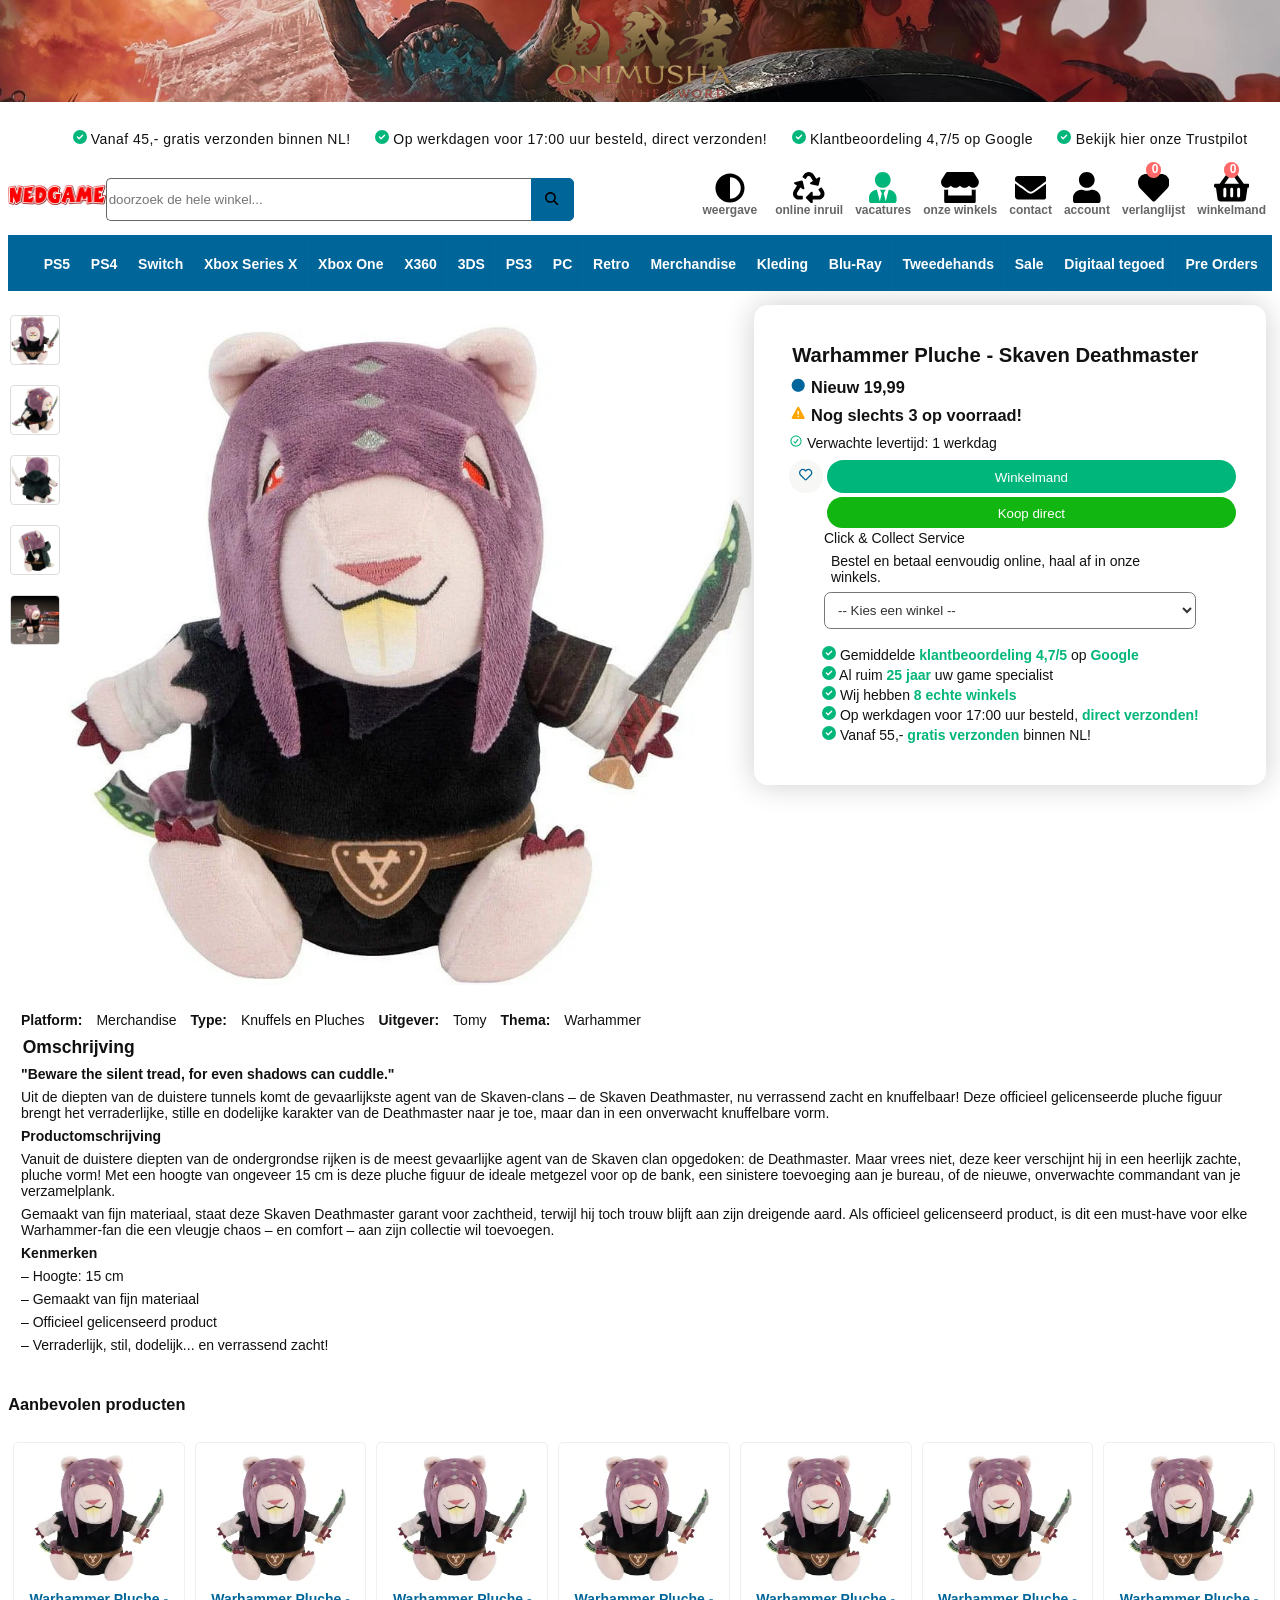
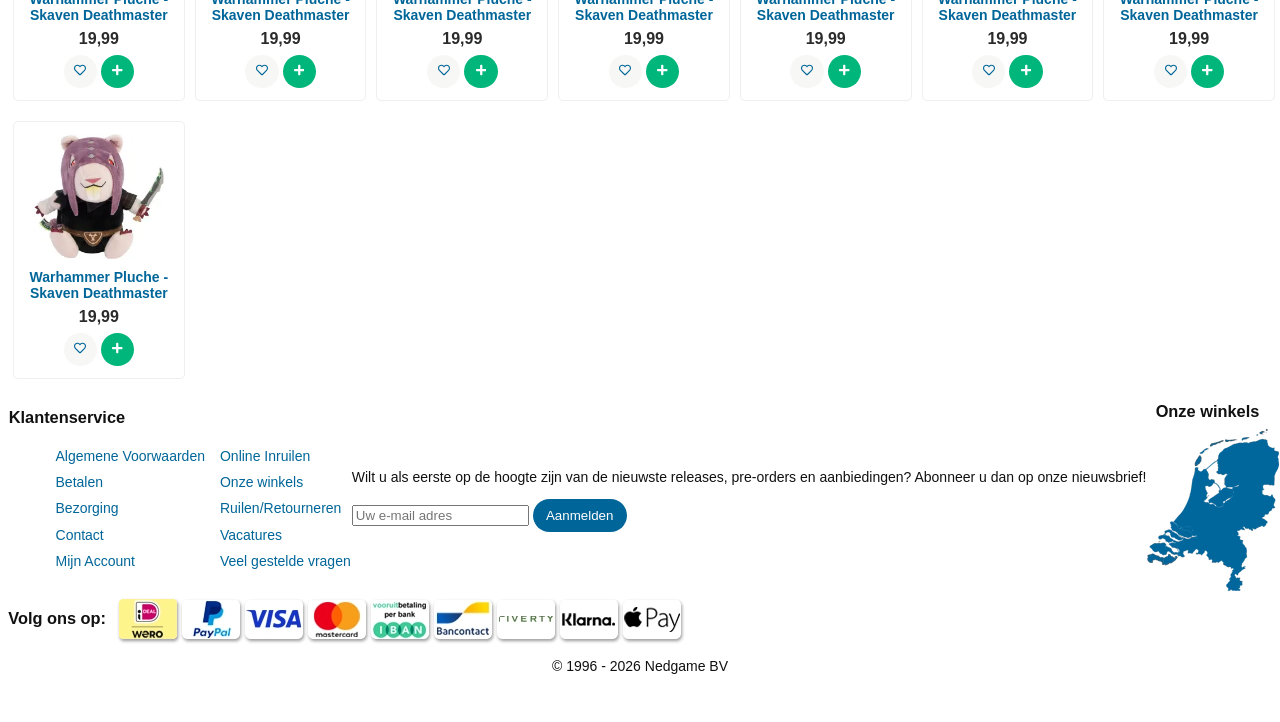
==== commit 27e2c629: "w3c" ====
--- a/product.html
+++ b/product.html
@@ -26,20 +26,20 @@
 					<a href="index.html"><img src="images/logo-nedgame-light.webp" alt="Nedgame Logo" id="NedgameLogo"></a>
 				</div>
 				<div>
-					<button>
-					<svg aria-label="Nacht mode button" xmlns="http://www.w3.org/2000/svg" viewBox="0 0 512 512"><!--!Font Awesome Free 6.7.1 by @fontawesome - https://fontawesome.com License - https://fontawesome.com/license/free Copyright 2024 Fonticons, Inc.--><path d="M8 256c0 137 111 248 248 248s248-111 248-248S393 8 256 8 8 119 8 256zm248 184V72c101.7 0 184 82.3 184 184 0 101.7-82.3 184-184 184z"/></svg>
+					<button onclick="toggleNachtModus()">
+						<svg aria-label="Nacht mode button" xmlns="http://www.w3.org/2000/svg" viewBox="0 0 512 512"><!--!Font Awesome Free 6.7.1 by @fontawesome - https://fontawesome.com License - https://fontawesome.com/license/free Copyright 2024 Fonticons, Inc.--><path d="M8 256c0 137 111 248 248 248s248-111 248-248S393 8 256 8 8 119 8 256zm248 184V72c101.7 0 184 82.3 184 184 0 101.7-82.3 184-184 184z"/></svg>
 					</button>
-					<a>
+					<a href="index.html">
 						<svg xmlns="http://www.w3.org/2000/svg" viewBox="0 0 616 512"><!--!Font Awesome Free 6.7.1 by @fontawesome - https://fontawesome.com License - https://fontawesome.com/license/free Copyright 2024 Fonticons, Inc.--><path d="M602 118.6L537.1 15C531.3 5.7 521 0 510 0H106C95 0 84.7 5.7 78.9 15L14 118.6c-33.5 53.5-3.8 127.9 58.8 136.4 4.5 .6 9.1 .9 13.7 .9 29.6 0 55.8-13 73.8-33.1 18 20.1 44.3 33.1 73.8 33.1 29.6 0 55.8-13 73.8-33.1 18 20.1 44.3 33.1 73.8 33.1 29.6 0 55.8-13 73.8-33.1 18.1 20.1 44.3 33.1 73.8 33.1 4.7 0 9.2-.3 13.7-.9 62.8-8.4 92.6-82.8 59-136.4zM529.5 288c-10 0-19.9-1.5-29.5-3.8V384H116v-99.8c-9.6 2.2-19.5 3.8-29.5 3.8-6 0-12.1-.4-18-1.2-5.6-.8-11.1-2.1-16.4-3.6V480c0 17.7 14.3 32 32 32h448c17.7 0 32-14.3 32-32V283.2c-5.4 1.6-10.8 2.9-16.4 3.6-6.1 .8-12.1 1.2-18.2 1.2z"/></svg>
 					</a>
-					<a>
+					<a href="index.html">
 						<svg xmlns="http://www.w3.org/2000/svg" viewBox="0 0 448 512"><!--!Font Awesome Free 6.7.1 by @fontawesome - https://fontawesome.com License - https://fontawesome.com/license/free Copyright 2024 Fonticons, Inc.--><path d="M224 256c70.7 0 128-57.3 128-128S294.7 0 224 0 96 57.3 96 128s57.3 128 128 128zm89.6 32h-16.7c-22.2 10.2-46.9 16-72.9 16s-50.6-5.8-72.9-16h-16.7C60.2 288 0 348.2 0 422.4V464c0 26.5 21.5 48 48 48h352c26.5 0 48-21.5 48-48v-41.6c0-74.2-60.2-134.4-134.4-134.4z"/></svg>
 					</a>
-					<a class="counterbutton">
+					<a href="index.html" class="counterbutton">
 						<svg xmlns="http://www.w3.org/2000/svg" viewBox="0 0 512 512"><!--!Font Awesome Free 6.7.1 by @fontawesome - https://fontawesome.com License - https://fontawesome.com/license/free Copyright 2024 Fonticons, Inc.--><path d="M462.3 62.6C407.5 15.9 326 24.3 275.7 76.2L256 96.5l-19.7-20.3C186.1 24.3 104.5 15.9 49.7 62.6c-62.8 53.6-66.1 149.8-9.9 207.9l193.5 199.8c12.5 12.9 32.8 12.9 45.3 0l193.5-199.8c56.3-58.1 53-154.3-9.8-207.9z"/></svg>
 						<span class="favcounter">0</span>
 					</a>
-					<a class="counterbutton">
+					<a href="index.html" class="counterbutton">
 						<svg xmlns="http://www.w3.org/2000/svg" viewBox="0 0 576 512"><!--!Font Awesome Free 6.7.1 by @fontawesome - https://fontawesome.com License - https://fontawesome.com/license/free Copyright 2024 Fonticons, Inc.--><path d="M576 216v16c0 13.3-10.7 24-24 24h-8l-26.1 182.8C514.5 462.4 494.3 480 470.4 480H105.6c-23.9 0-44.1-17.6-47.5-41.2L32 256h-8c-13.3 0-24-10.7-24-24v-16c0-13.3 10.7-24 24-24h67.3l106.8-146.8c10.4-14.3 30.4-17.5 44.7-7.1 14.3 10.4 17.5 30.4 7.1 44.7L170.5 192h235L326.1 82.8c-10.4-14.3-7.2-34.3 7.1-44.7 14.3-10.4 34.3-7.2 44.7 7.1L484.7 192H552c13.3 0 24 10.7 24 24zM312 392V280c0-13.3-10.7-24-24-24s-24 10.7-24 24v112c0 13.3 10.7 24 24 24s24-10.7 24-24zm112 0V280c0-13.3-10.7-24-24-24s-24 10.7-24 24v112c0 13.3 10.7 24 24 24s24-10.7 24-24zm-224 0V280c0-13.3-10.7-24-24-24s-24 10.7-24 24v112c0 13.3 10.7 24 24 24s24-10.7 24-24z"/></svg>
 						<span class="cartcounter">0</span>
 					</a>
@@ -52,24 +52,24 @@
 			<p class="mobileOnly"><svg xmlns="http://www.w3.org/2000/svg" viewBox="0 0 640 640"><!--!Font Awesome Free v7.3.1 by @fontawesome - https://fontawesome.com License - https://fontawesome.com/license/free Copyright 2026 Fonticons, Inc.--><path fill="#00b67a" d="M530.8 134.1C545.1 144.5 548.3 164.5 537.9 178.8L281.9 530.8C276.4 538.4 267.9 543.1 258.5 543.9C249.1 544.7 240 541.2 233.4 534.6L105.4 406.6C92.9 394.1 92.9 373.8 105.4 361.3C117.9 348.8 138.2 348.8 150.7 361.3L252.2 462.8L486.2 141.1C496.6 126.8 516.6 123.6 530.9 134z"/></svg> Vanaf 55,- <b>gratis verzonden</b> binnen NL!</p>
 			<h1>Nedgame gameshop: videogames kopen, ook tweedehands games!</h1>
 			<nav class="mobileOnly">
-				<a>PS5</a>
-				<a>PS4</a>
-				<a>Switch 2</a>
-				<a>Switch</a>
-				<a>Xbox Series X</a>
-				<a>Xbox One</a>
-				<a>X360</a>
-				<a>3DS</a>
-				<a>PS3</a>
-				<a>PC</a>
-				<a>Retro</a>
-				<a>Merchandise</a>
-				<a>Kleding</a>
-				<a>Blu-Ray</a>
-				<a>Tweedehands</a>
-				<a>Sale</a>
-				<a>Digitaal tegoed</a>
-				<a>Pre Orders</a>
+				<a href="index.html">PS5</a>
+				<a href="index.html">PS4</a>
+				<a href="index.html">Switch 2</a>
+				<a href="index.html">Switch</a>
+				<a href="index.html">Xbox Series X</a>
+				<a href="index.html">Xbox One</a>
+				<a href="index.html">X360</a>
+				<a href="index.html">3DS</a>
+				<a href="index.html">PS3</a>
+				<a href="index.html">PC</a>
+				<a href="index.html">Retro</a>
+				<a href="index.html">Merchandise</a>
+				<a href="index.html">Kleding</a>
+				<a href="index.html">Blu-Ray</a>
+				<a href="index.html">Tweedehands</a>
+				<a href="index.html">Sale</a>
+				<a href="index.html">Digitaal tegoed</a>
+				<a href="index.html">Pre Orders</a>
 			</nav>
 			<ul class="desktopOnly">
 				<li><svg xmlns="http://www.w3.org/2000/svg" viewBox="0 0 512 512"><!--!Font Awesome Free 6.7.1 by @fontawesome - https://fontawesome.com License - https://fontawesome.com/license/free Copyright 2024 Fonticons, Inc.--><path fill="#00b67a" d="M256 512A256 256 0 1 0 256 0a256 256 0 1 0 0 512zM369 209L241 337c-9.4 9.4-24.6 9.4-33.9 0l-64-64c-9.4-9.4-9.4-24.6 0-33.9s24.6-9.4 33.9 0l47 47L335 175c9.4-9.4 24.6-9.4 33.9 0s9.4 24.6 0 33.9z"/></svg> Vanaf 45,- <span>gratis verzonden</span> binnen NL!</li>
@@ -90,32 +90,32 @@
 						<svg aria-label="Nacht mode button" xmlns="http://www.w3.org/2000/svg" viewBox="0 0 512 512"><!--!Font Awesome Free 6.7.1 by @fontawesome - https://fontawesome.com License - https://fontawesome.com/license/free Copyright 2024 Fonticons, Inc.--><path d="M8 256c0 137 111 248 248 248s248-111 248-248S393 8 256 8 8 119 8 256zm248 184V72c101.7 0 184 82.3 184 184 0 101.7-82.3 184-184 184z"/></svg>
 						<span>weergave</span>
 					</button>
-					<a>
+					<a href="index.html">
 						<svg xmlns="http://www.w3.org/2000/svg" viewBox="0 0 512 512"><!--!Font Awesome Free 6.7.1 by @fontawesome - https://fontawesome.com License - https://fontawesome.com/license/free Copyright 2024 Fonticons, Inc.--><path d="M184.6 261.9c3.2 14-12.1 24.6-24.1 17.2l-40.7-25.5-50.9 81.4C55.6 356.3 71 384 96 384H148c6.6 0 12 5.4 12 12v40c0 6.6-5.4 12-12 12H96.1c-75.3 0-121.3-83-81.4-146.9l50.8-81.4-40.7-25.4c-12.1-7.5-9-26 4.9-29.2l110.2-25.5c8.6-2 17.2 3.4 19.2 12l25.5 110.2zm98.6-182.9l41.3 66.1-40.7 25.5c-12.1 7.5-9 26 4.9 29.2l110.2 25.5c8.7 2 17.2-3.4 19.2-12l25.5-110.2c3.2-13.8-12-24.7-24.1-17.2l-40.7 25.4-41.3-66.1c-37.5-60-125.2-60.2-162.8 0l-18 28.8c-3.5 5.6-1.8 13 3.8 16.5l33.9 21.2c5.6 3.5 13 1.8 16.5-3.8l18-28.7c12.7-20.3 42-19.7 54.3 0zM497.3 301.1l-27.5-44.1c-3.5-5.6-10.9-7.3-16.5-3.8l-33.9 21.2c-5.6 3.5-7.3 10.9-3.8 16.5l27.6 44.1c13.3 21.2-2.1 49-27.1 49H320V336c0-14.2-17.2-21.4-27.3-11.3l-80 80c-6.2 6.2-6.2 16.4 0 22.6l80 80C302.7 517.3 320 510.3 320 496V448h95.9c75.3 0 121.3-83 81.4-146.9z"/></svg>
 						<span>online inruil</span>
 					</a>
-					<a>
+					<a href="index.html">
 						<svg xmlns="http://www.w3.org/2000/svg" viewBox="0 0 448 512"><!--!Font Awesome Free 6.7.1 by @fontawesome - https://fontawesome.com License - https://fontawesome.com/license/free Copyright 2024 Fonticons, Inc.--><path d="M224 256c70.7 0 128-57.3 128-128S294.7 0 224 0 96 57.3 96 128s57.3 128 128 128zm95.8 32.6L272 480l-32-136 32-56h-96l32 56-32 136-47.8-191.4C56.9 292 0 350.3 0 422.4V464c0 26.5 21.5 48 48 48h352c26.5 0 48-21.5 48-48v-41.6c0-72.1-56.9-130.4-128.2-133.8z"/></svg>
 						<span>vacatures</span>
 					</a>
-					<a>
+					<a href="index.html">
 						<svg xmlns="http://www.w3.org/2000/svg" viewBox="0 0 616 512"><!--!Font Awesome Free 6.7.1 by @fontawesome - https://fontawesome.com License - https://fontawesome.com/license/free Copyright 2024 Fonticons, Inc.--><path d="M602 118.6L537.1 15C531.3 5.7 521 0 510 0H106C95 0 84.7 5.7 78.9 15L14 118.6c-33.5 53.5-3.8 127.9 58.8 136.4 4.5 .6 9.1 .9 13.7 .9 29.6 0 55.8-13 73.8-33.1 18 20.1 44.3 33.1 73.8 33.1 29.6 0 55.8-13 73.8-33.1 18 20.1 44.3 33.1 73.8 33.1 29.6 0 55.8-13 73.8-33.1 18.1 20.1 44.3 33.1 73.8 33.1 4.7 0 9.2-.3 13.7-.9 62.8-8.4 92.6-82.8 59-136.4zM529.5 288c-10 0-19.9-1.5-29.5-3.8V384H116v-99.8c-9.6 2.2-19.5 3.8-29.5 3.8-6 0-12.1-.4-18-1.2-5.6-.8-11.1-2.1-16.4-3.6V480c0 17.7 14.3 32 32 32h448c17.7 0 32-14.3 32-32V283.2c-5.4 1.6-10.8 2.9-16.4 3.6-6.1 .8-12.1 1.2-18.2 1.2z"/></svg>
 						<span>onze winkels</span>
 					</a>
-					<a>
+					<a href="index.html">
 						<svg xmlns="http://www.w3.org/2000/svg" viewBox="0 0 512 512"><!--!Font Awesome Free 6.7.1 by @fontawesome - https://fontawesome.com License - https://fontawesome.com/license/free Copyright 2024 Fonticons, Inc.--><path d="M502.3 190.8c3.9-3.1 9.7-.2 9.7 4.7V400c0 26.5-21.5 48-48 48H48c-26.5 0-48-21.5-48-48V195.6c0-5 5.7-7.8 9.7-4.7 22.4 17.4 52.1 39.5 154.1 113.6 21.1 15.4 56.7 47.8 92.2 47.6 35.7 .3 72-32.8 92.3-47.6 102-74.1 131.6-96.3 154-113.7zM256 320c23.2 .4 56.6-29.2 73.4-41.4 132.7-96.3 142.8-104.7 173.4-128.7 5.8-4.5 9.2-11.5 9.2-18.9v-19c0-26.5-21.5-48-48-48H48C21.5 64 0 85.5 0 112v19c0 7.4 3.4 14.3 9.2 18.9 30.6 23.9 40.7 32.4 173.4 128.7 16.8 12.2 50.2 41.8 73.4 41.4z"/></svg>
 						<span>contact</span>
 					</a>
-					<a>
+					<a href="index.html">
 						<svg xmlns="http://www.w3.org/2000/svg" viewBox="0 0 448 512"><!--!Font Awesome Free 6.7.1 by @fontawesome - https://fontawesome.com License - https://fontawesome.com/license/free Copyright 2024 Fonticons, Inc.--><path d="M224 256c70.7 0 128-57.3 128-128S294.7 0 224 0 96 57.3 96 128s57.3 128 128 128zm89.6 32h-16.7c-22.2 10.2-46.9 16-72.9 16s-50.6-5.8-72.9-16h-16.7C60.2 288 0 348.2 0 422.4V464c0 26.5 21.5 48 48 48h352c26.5 0 48-21.5 48-48v-41.6c0-74.2-60.2-134.4-134.4-134.4z"/></svg>
 						<span>account</span>
 					</a>
-					<a class="counterbutton">
+					<a href="index.html" class="counterbutton">
 						<svg xmlns="http://www.w3.org/2000/svg" viewBox="0 0 512 512"><!--!Font Awesome Free 6.7.1 by @fontawesome - https://fontawesome.com License - https://fontawesome.com/license/free Copyright 2024 Fonticons, Inc.--><path d="M462.3 62.6C407.5 15.9 326 24.3 275.7 76.2L256 96.5l-19.7-20.3C186.1 24.3 104.5 15.9 49.7 62.6c-62.8 53.6-66.1 149.8-9.9 207.9l193.5 199.8c12.5 12.9 32.8 12.9 45.3 0l193.5-199.8c56.3-58.1 53-154.3-9.8-207.9z"/></svg>
 						<span class="favcounter">0</span>
 						<span>verlanglijst</span>
 					</a>
-					<a class="counterbutton">
+					<a href="index.html" class="counterbutton">
 						<svg xmlns="http://www.w3.org/2000/svg" viewBox="0 0 576 512"><!--!Font Awesome Free 6.7.1 by @fontawesome - https://fontawesome.com License - https://fontawesome.com/license/free Copyright 2024 Fonticons, Inc.--><path d="M576 216v16c0 13.3-10.7 24-24 24h-8l-26.1 182.8C514.5 462.4 494.3 480 470.4 480H105.6c-23.9 0-44.1-17.6-47.5-41.2L32 256h-8c-13.3 0-24-10.7-24-24v-16c0-13.3 10.7-24 24-24h67.3l106.8-146.8c10.4-14.3 30.4-17.5 44.7-7.1 14.3 10.4 17.5 30.4 7.1 44.7L170.5 192h235L326.1 82.8c-10.4-14.3-7.2-34.3 7.1-44.7 14.3-10.4 34.3-7.2 44.7 7.1L484.7 192H552c13.3 0 24 10.7 24 24zM312 392V280c0-13.3-10.7-24-24-24s-24 10.7-24 24v112c0 13.3 10.7 24 24 24s24-10.7 24-24zm112 0V280c0-13.3-10.7-24-24-24s-24 10.7-24 24v112c0 13.3 10.7 24 24 24s24-10.7 24-24zm-224 0V280c0-13.3-10.7-24-24-24s-24 10.7-24 24v112c0 13.3 10.7 24 24 24s24-10.7 24-24z"/></svg>
 						<span class="cartcounter">0</span>
 						<span>winkelmand</span>
--- a/styles/style.css
+++ b/styles/style.css
@@ -25,6 +25,7 @@
 	--button-grey: #F7F7F5;
 	--button-altgreen: #12B610;
 	--input-gray: #666;
+	--icon-black: #000000;
 
 	--ned-game-green-hover: #009966;
 	--ned-game-green-active: #00704b;
@@ -520,6 +521,11 @@
 	color: var(--ned-game-green);
 }
 
+header div.desktopOnly a:not(:nth-of-type(2)), header div.desktopOnly button{
+	fill: var(--icon-black);
+	color: var(--icon-black);
+}
+
 
 /****************/
 /* product */
@@ -760,6 +766,10 @@
 	padding-right: 3em;
 }
 
+#info span{
+	color: var(--color-text)
+}
+
 #productSlides {
 	display: flex;
 
@@ -785,6 +795,7 @@
 
 dl {
 	padding-left: 1em;
+	color: var(--color-text);
 	@media only screen and (max-width: 1024px){
 		display: grid;
 		grid-template-columns: auto auto;
@@ -920,7 +931,7 @@
 	flex-direction: column-reverse;
 	width: 100%;
 	height: 14em;
-	background-image: url(images/banner.webp);
+	background-image: url(../images/banner.webp);
 	background-position: center;
 	background-repeat: no-repeat;
 	/* background-color: var(--color-background); */
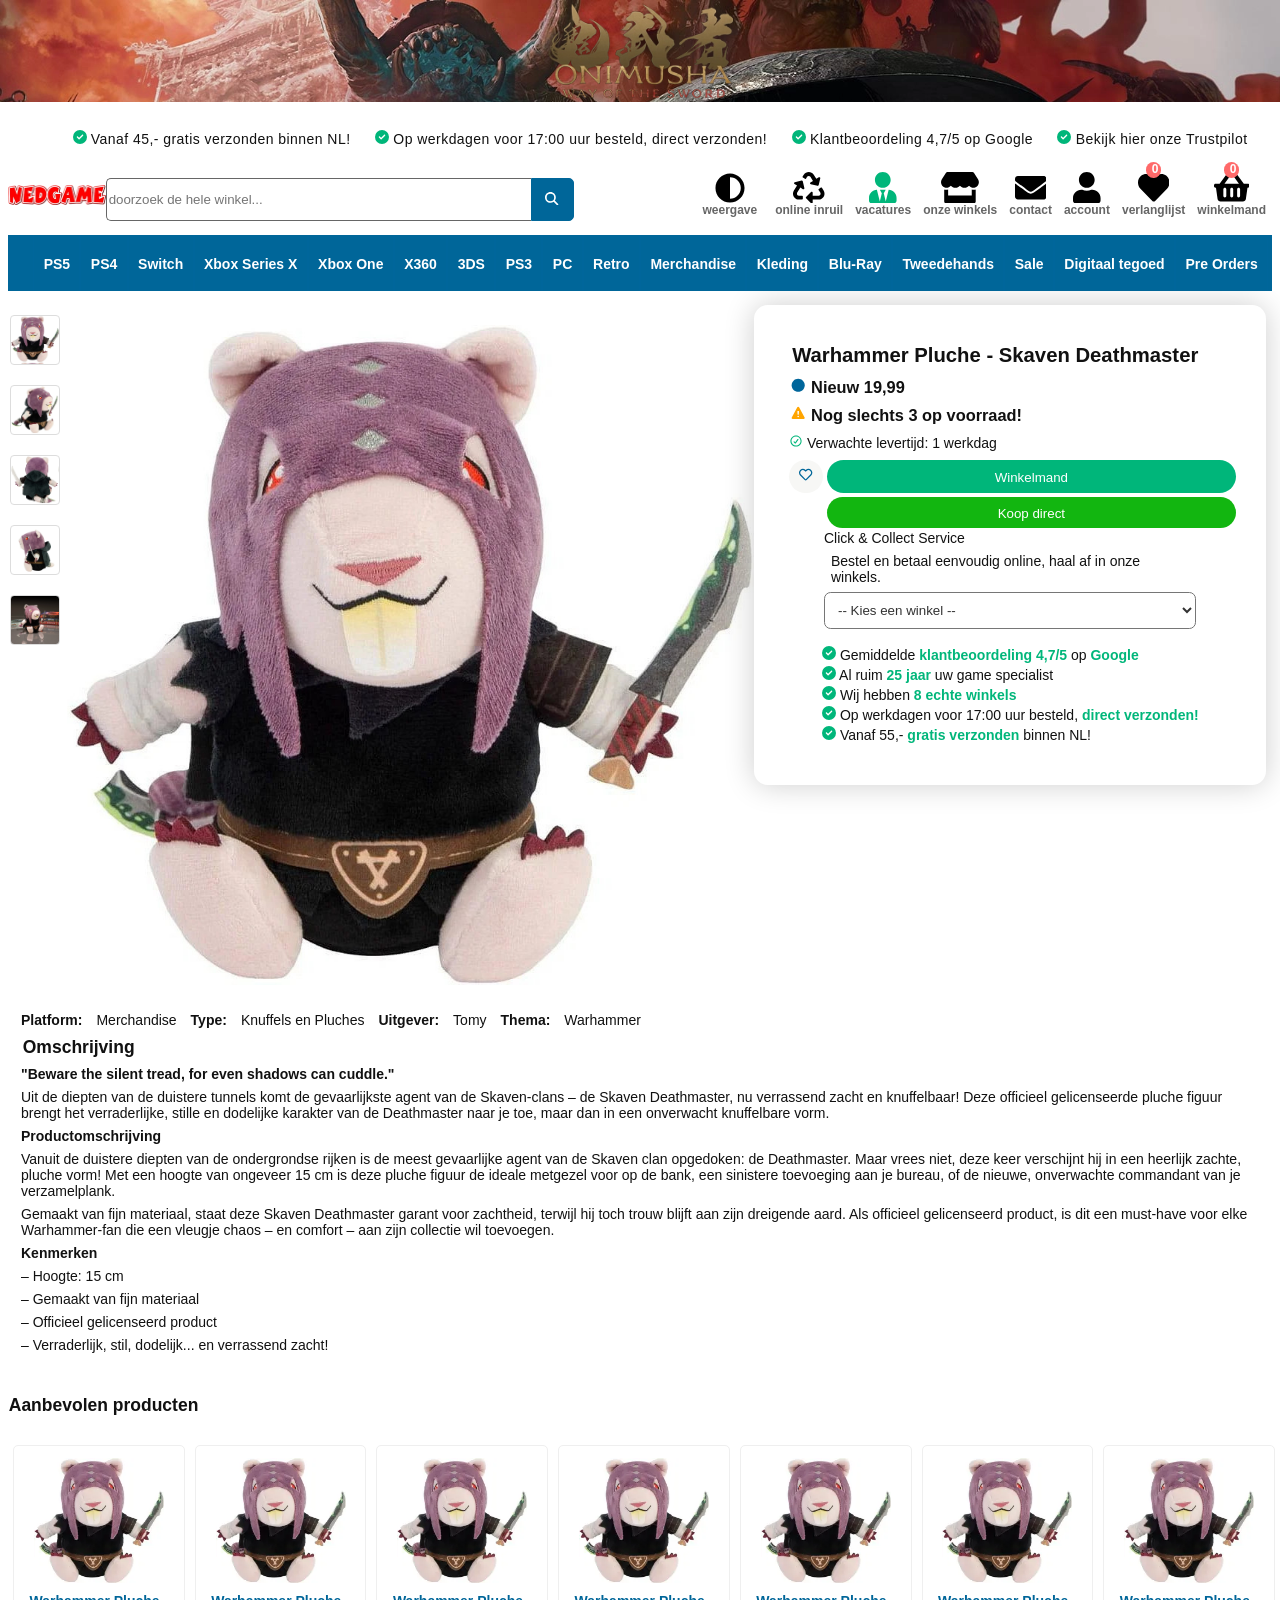
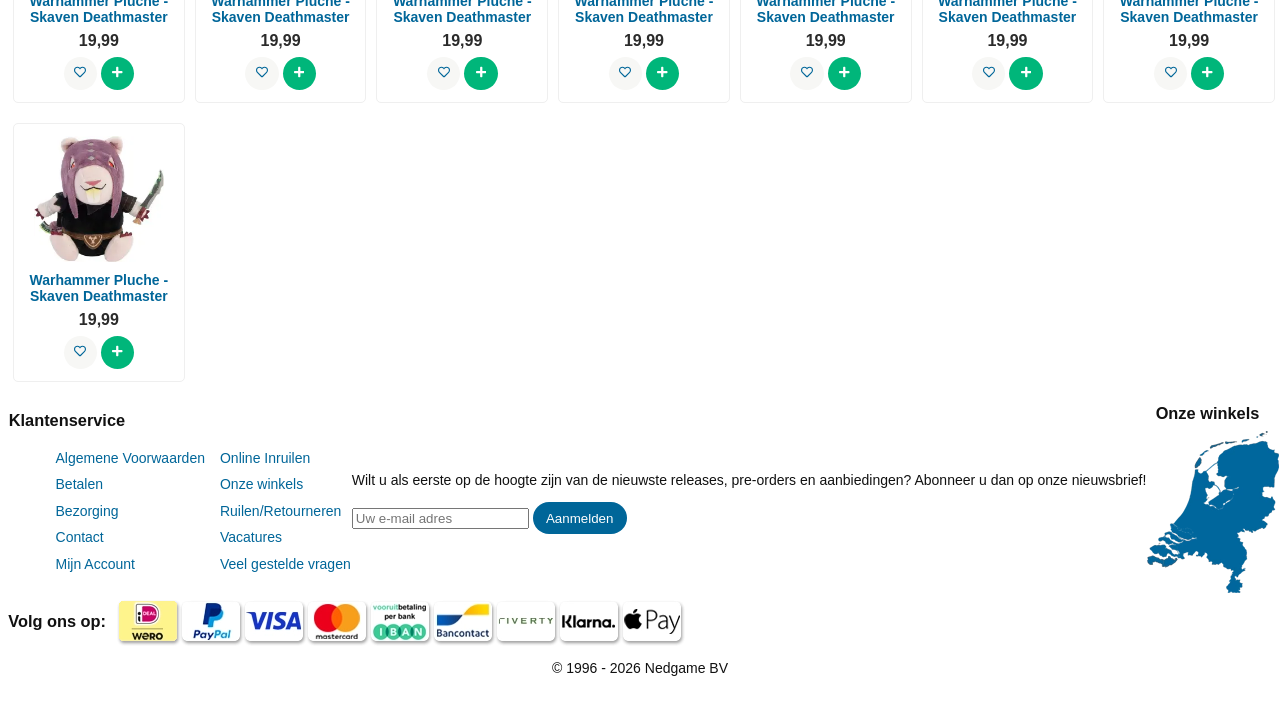
==== commit 43a4d1e3: "readme" ====
--- a/product.html
+++ b/product.html
@@ -229,59 +229,59 @@
 				<p>– Verraderlijk, stil, dodelijk... en verrassend zacht!</p>
 			</div>
 			<section>
-				<h3>Aanbevolen producten</h3>
+				<h2>Aanbevolen producten</h2>
 				<div class="productswrapper">
 					<article class="productFloater">
-						<img src="images/skaven.webp" alt="skaven">
-						<h3><a href="product.html">Warhammer Pluche - Skaven Deathmaster</a></h3>
-						<span>19,99</span>
-						<button class="fav" aria-label="Favoriet item button"><svg xmlns="http://www.w3.org/2000/svg" viewBox="0 0 512 512"><!--!Font Awesome Free 6.7.1 by @fontawesome - https://fontawesome.com License - https://fontawesome.com/license/free Copyright 2024 Fonticons, Inc.--><path d="M458.4 64.3C400.6 15.7 311.3 23 256 79.3 200.7 23 111.4 15.6 53.6 64.3-21.6 127.6-10.6 230.8 43 285.5l175.4 178.7c10 10.2 23.4 15.9 37.6 15.9 14.3 0 27.6-5.6 37.6-15.8L469 285.6c53.5-54.7 64.7-157.9-10.6-221.3zm-23.6 187.5L259.4 430.5c-2.4 2.4-4.4 2.4-6.8 0L77.2 251.8c-36.5-37.2-43.9-107.6 7.3-150.7 38.9-32.7 98.9-27.8 136.5 10.5l35 35.7 35-35.7c37.8-38.5 97.8-43.2 136.5-10.6 51.1 43.1 43.5 113.9 7.3 150.8z"/></svg></button>
-						<button aria-label="Item toevoegen aan winkelmandje button"><svg xmlns="http://www.w3.org/2000/svg" viewBox="0 0 448 512"><!--!Font Awesome Free 6.7.1 by @fontawesome - https://fontawesome.com License - https://fontawesome.com/license/free Copyright 2024 Fonticons, Inc.--><path d="M416 208H272V64c0-17.7-14.3-32-32-32h-32c-17.7 0-32 14.3-32 32v144H32c-17.7 0-32 14.3-32 32v32c0 17.7 14.3 32 32 32h144v144c0 17.7 14.3 32 32 32h32c17.7 0 32-14.3 32-32V304h144c17.7 0 32-14.3 32-32v-32c0-17.7-14.3-32-32-32z"/></svg></button>
-					</article>
-					<article class="productFloater">
-						<img src="images/skaven.webp" alt="skaven">
-						<h3><a href="product.html">Warhammer Pluche - Skaven Deathmaster</a></h3>
-						<span>19,99</span>
-						<button class="fav" aria-label="Favoriet item button"><svg xmlns="http://www.w3.org/2000/svg" viewBox="0 0 512 512"><!--!Font Awesome Free 6.7.1 by @fontawesome - https://fontawesome.com License - https://fontawesome.com/license/free Copyright 2024 Fonticons, Inc.--><path d="M458.4 64.3C400.6 15.7 311.3 23 256 79.3 200.7 23 111.4 15.6 53.6 64.3-21.6 127.6-10.6 230.8 43 285.5l175.4 178.7c10 10.2 23.4 15.9 37.6 15.9 14.3 0 27.6-5.6 37.6-15.8L469 285.6c53.5-54.7 64.7-157.9-10.6-221.3zm-23.6 187.5L259.4 430.5c-2.4 2.4-4.4 2.4-6.8 0L77.2 251.8c-36.5-37.2-43.9-107.6 7.3-150.7 38.9-32.7 98.9-27.8 136.5 10.5l35 35.7 35-35.7c37.8-38.5 97.8-43.2 136.5-10.6 51.1 43.1 43.5 113.9 7.3 150.8z"/></svg></button>
-						<button aria-label="Item toevoegen aan winkelmandje button"><svg xmlns="http://www.w3.org/2000/svg" viewBox="0 0 448 512"><!--!Font Awesome Free 6.7.1 by @fontawesome - https://fontawesome.com License - https://fontawesome.com/license/free Copyright 2024 Fonticons, Inc.--><path d="M416 208H272V64c0-17.7-14.3-32-32-32h-32c-17.7 0-32 14.3-32 32v144H32c-17.7 0-32 14.3-32 32v32c0 17.7 14.3 32 32 32h144v144c0 17.7 14.3 32 32 32h32c17.7 0 32-14.3 32-32V304h144c17.7 0 32-14.3 32-32v-32c0-17.7-14.3-32-32-32z"/></svg></button>
-					</article>
-					<article class="productFloater">
-						<img src="images/skaven.webp" alt="skaven">
-						<h3><a href="product.html">Warhammer Pluche - Skaven Deathmaster</a></h3>
-						<span>19,99</span>
-						<button class="fav" aria-label="Favoriet item button"><svg xmlns="http://www.w3.org/2000/svg" viewBox="0 0 512 512"><!--!Font Awesome Free 6.7.1 by @fontawesome - https://fontawesome.com License - https://fontawesome.com/license/free Copyright 2024 Fonticons, Inc.--><path d="M458.4 64.3C400.6 15.7 311.3 23 256 79.3 200.7 23 111.4 15.6 53.6 64.3-21.6 127.6-10.6 230.8 43 285.5l175.4 178.7c10 10.2 23.4 15.9 37.6 15.9 14.3 0 27.6-5.6 37.6-15.8L469 285.6c53.5-54.7 64.7-157.9-10.6-221.3zm-23.6 187.5L259.4 430.5c-2.4 2.4-4.4 2.4-6.8 0L77.2 251.8c-36.5-37.2-43.9-107.6 7.3-150.7 38.9-32.7 98.9-27.8 136.5 10.5l35 35.7 35-35.7c37.8-38.5 97.8-43.2 136.5-10.6 51.1 43.1 43.5 113.9 7.3 150.8z"/></svg></button>
-						<button aria-label="Item toevoegen aan winkelmandje button"><svg xmlns="http://www.w3.org/2000/svg" viewBox="0 0 448 512"><!--!Font Awesome Free 6.7.1 by @fontawesome - https://fontawesome.com License - https://fontawesome.com/license/free Copyright 2024 Fonticons, Inc.--><path d="M416 208H272V64c0-17.7-14.3-32-32-32h-32c-17.7 0-32 14.3-32 32v144H32c-17.7 0-32 14.3-32 32v32c0 17.7 14.3 32 32 32h144v144c0 17.7 14.3 32 32 32h32c17.7 0 32-14.3 32-32V304h144c17.7 0 32-14.3 32-32v-32c0-17.7-14.3-32-32-32z"/></svg></button>
-					</article>
-					<article class="productFloater">
-						<img src="images/skaven.webp" alt="skaven">
-						<h3><a href="product.html">Warhammer Pluche - Skaven Deathmaster</a></h3>
-						<span>19,99</span>
-						<button class="fav" aria-label="Favoriet item button"><svg xmlns="http://www.w3.org/2000/svg" viewBox="0 0 512 512"><!--!Font Awesome Free 6.7.1 by @fontawesome - https://fontawesome.com License - https://fontawesome.com/license/free Copyright 2024 Fonticons, Inc.--><path d="M458.4 64.3C400.6 15.7 311.3 23 256 79.3 200.7 23 111.4 15.6 53.6 64.3-21.6 127.6-10.6 230.8 43 285.5l175.4 178.7c10 10.2 23.4 15.9 37.6 15.9 14.3 0 27.6-5.6 37.6-15.8L469 285.6c53.5-54.7 64.7-157.9-10.6-221.3zm-23.6 187.5L259.4 430.5c-2.4 2.4-4.4 2.4-6.8 0L77.2 251.8c-36.5-37.2-43.9-107.6 7.3-150.7 38.9-32.7 98.9-27.8 136.5 10.5l35 35.7 35-35.7c37.8-38.5 97.8-43.2 136.5-10.6 51.1 43.1 43.5 113.9 7.3 150.8z"/></svg></button>
-						<button aria-label="Item toevoegen aan winkelmandje button"><svg xmlns="http://www.w3.org/2000/svg" viewBox="0 0 448 512"><!--!Font Awesome Free 6.7.1 by @fontawesome - https://fontawesome.com License - https://fontawesome.com/license/free Copyright 2024 Fonticons, Inc.--><path d="M416 208H272V64c0-17.7-14.3-32-32-32h-32c-17.7 0-32 14.3-32 32v144H32c-17.7 0-32 14.3-32 32v32c0 17.7 14.3 32 32 32h144v144c0 17.7 14.3 32 32 32h32c17.7 0 32-14.3 32-32V304h144c17.7 0 32-14.3 32-32v-32c0-17.7-14.3-32-32-32z"/></svg></button>
-					</article>
-					<article class="productFloater">
-						<img src="images/skaven.webp" alt="skaven">
-						<h3><a href="product.html">Warhammer Pluche - Skaven Deathmaster</a></h3>
-						<span>19,99</span>
-						<button class="fav" aria-label="Favoriet item button"><svg xmlns="http://www.w3.org/2000/svg" viewBox="0 0 512 512"><!--!Font Awesome Free 6.7.1 by @fontawesome - https://fontawesome.com License - https://fontawesome.com/license/free Copyright 2024 Fonticons, Inc.--><path d="M458.4 64.3C400.6 15.7 311.3 23 256 79.3 200.7 23 111.4 15.6 53.6 64.3-21.6 127.6-10.6 230.8 43 285.5l175.4 178.7c10 10.2 23.4 15.9 37.6 15.9 14.3 0 27.6-5.6 37.6-15.8L469 285.6c53.5-54.7 64.7-157.9-10.6-221.3zm-23.6 187.5L259.4 430.5c-2.4 2.4-4.4 2.4-6.8 0L77.2 251.8c-36.5-37.2-43.9-107.6 7.3-150.7 38.9-32.7 98.9-27.8 136.5 10.5l35 35.7 35-35.7c37.8-38.5 97.8-43.2 136.5-10.6 51.1 43.1 43.5 113.9 7.3 150.8z"/></svg></button>
-						<button aria-label="Item toevoegen aan winkelmandje button"><svg xmlns="http://www.w3.org/2000/svg" viewBox="0 0 448 512"><!--!Font Awesome Free 6.7.1 by @fontawesome - https://fontawesome.com License - https://fontawesome.com/license/free Copyright 2024 Fonticons, Inc.--><path d="M416 208H272V64c0-17.7-14.3-32-32-32h-32c-17.7 0-32 14.3-32 32v144H32c-17.7 0-32 14.3-32 32v32c0 17.7 14.3 32 32 32h144v144c0 17.7 14.3 32 32 32h32c17.7 0 32-14.3 32-32V304h144c17.7 0 32-14.3 32-32v-32c0-17.7-14.3-32-32-32z"/></svg></button>
-					</article>
-					<article class="productFloater">
-						<img src="images/skaven.webp" alt="skaven">
-						<h3><a href="product.html">Warhammer Pluche - Skaven Deathmaster</a></h3>
-						<span>19,99</span>
-						<button class="fav" aria-label="Favoriet item button"><svg xmlns="http://www.w3.org/2000/svg" viewBox="0 0 512 512"><!--!Font Awesome Free 6.7.1 by @fontawesome - https://fontawesome.com License - https://fontawesome.com/license/free Copyright 2024 Fonticons, Inc.--><path d="M458.4 64.3C400.6 15.7 311.3 23 256 79.3 200.7 23 111.4 15.6 53.6 64.3-21.6 127.6-10.6 230.8 43 285.5l175.4 178.7c10 10.2 23.4 15.9 37.6 15.9 14.3 0 27.6-5.6 37.6-15.8L469 285.6c53.5-54.7 64.7-157.9-10.6-221.3zm-23.6 187.5L259.4 430.5c-2.4 2.4-4.4 2.4-6.8 0L77.2 251.8c-36.5-37.2-43.9-107.6 7.3-150.7 38.9-32.7 98.9-27.8 136.5 10.5l35 35.7 35-35.7c37.8-38.5 97.8-43.2 136.5-10.6 51.1 43.1 43.5 113.9 7.3 150.8z"/></svg></button>
-						<button aria-label="Item toevoegen aan winkelmandje button"><svg xmlns="http://www.w3.org/2000/svg" viewBox="0 0 448 512"><!--!Font Awesome Free 6.7.1 by @fontawesome - https://fontawesome.com License - https://fontawesome.com/license/free Copyright 2024 Fonticons, Inc.--><path d="M416 208H272V64c0-17.7-14.3-32-32-32h-32c-17.7 0-32 14.3-32 32v144H32c-17.7 0-32 14.3-32 32v32c0 17.7 14.3 32 32 32h144v144c0 17.7 14.3 32 32 32h32c17.7 0 32-14.3 32-32V304h144c17.7 0 32-14.3 32-32v-32c0-17.7-14.3-32-32-32z"/></svg></button>
-					</article>
-					<article class="productFloater">
-						<img src="images/skaven.webp" alt="skaven">
-						<h3><a href="product.html">Warhammer Pluche - Skaven Deathmaster</a></h3>
-						<span>19,99</span>
-						<button class="fav" aria-label="Favoriet item button"><svg xmlns="http://www.w3.org/2000/svg" viewBox="0 0 512 512"><!--!Font Awesome Free 6.7.1 by @fontawesome - https://fontawesome.com License - https://fontawesome.com/license/free Copyright 2024 Fonticons, Inc.--><path d="M458.4 64.3C400.6 15.7 311.3 23 256 79.3 200.7 23 111.4 15.6 53.6 64.3-21.6 127.6-10.6 230.8 43 285.5l175.4 178.7c10 10.2 23.4 15.9 37.6 15.9 14.3 0 27.6-5.6 37.6-15.8L469 285.6c53.5-54.7 64.7-157.9-10.6-221.3zm-23.6 187.5L259.4 430.5c-2.4 2.4-4.4 2.4-6.8 0L77.2 251.8c-36.5-37.2-43.9-107.6 7.3-150.7 38.9-32.7 98.9-27.8 136.5 10.5l35 35.7 35-35.7c37.8-38.5 97.8-43.2 136.5-10.6 51.1 43.1 43.5 113.9 7.3 150.8z"/></svg></button>
-						<button aria-label="Item toevoegen aan winkelmandje button"><svg xmlns="http://www.w3.org/2000/svg" viewBox="0 0 448 512"><!--!Font Awesome Free 6.7.1 by @fontawesome - https://fontawesome.com License - https://fontawesome.com/license/free Copyright 2024 Fonticons, Inc.--><path d="M416 208H272V64c0-17.7-14.3-32-32-32h-32c-17.7 0-32 14.3-32 32v144H32c-17.7 0-32 14.3-32 32v32c0 17.7 14.3 32 32 32h144v144c0 17.7 14.3 32 32 32h32c17.7 0 32-14.3 32-32V304h144c17.7 0 32-14.3 32-32v-32c0-17.7-14.3-32-32-32z"/></svg></button>
-					</article>
-					<article class="productFloater">
-						<img src="images/skaven.webp" alt="skaven">
+						<img src="images/skaven.webp" alt="Plaatje van een Skaven pluche">
+						<h3><a href="product.html">Warhammer Pluche - Skaven Deathmaster</a></h3>
+						<span>19,99</span>
+						<button class="fav" aria-label="Favoriet item button"><svg xmlns="http://www.w3.org/2000/svg" viewBox="0 0 512 512"><!--!Font Awesome Free 6.7.1 by @fontawesome - https://fontawesome.com License - https://fontawesome.com/license/free Copyright 2024 Fonticons, Inc.--><path d="M458.4 64.3C400.6 15.7 311.3 23 256 79.3 200.7 23 111.4 15.6 53.6 64.3-21.6 127.6-10.6 230.8 43 285.5l175.4 178.7c10 10.2 23.4 15.9 37.6 15.9 14.3 0 27.6-5.6 37.6-15.8L469 285.6c53.5-54.7 64.7-157.9-10.6-221.3zm-23.6 187.5L259.4 430.5c-2.4 2.4-4.4 2.4-6.8 0L77.2 251.8c-36.5-37.2-43.9-107.6 7.3-150.7 38.9-32.7 98.9-27.8 136.5 10.5l35 35.7 35-35.7c37.8-38.5 97.8-43.2 136.5-10.6 51.1 43.1 43.5 113.9 7.3 150.8z"/></svg></button>
+						<button aria-label="Item toevoegen aan winkelmandje button"><svg xmlns="http://www.w3.org/2000/svg" viewBox="0 0 448 512"><!--!Font Awesome Free 6.7.1 by @fontawesome - https://fontawesome.com License - https://fontawesome.com/license/free Copyright 2024 Fonticons, Inc.--><path d="M416 208H272V64c0-17.7-14.3-32-32-32h-32c-17.7 0-32 14.3-32 32v144H32c-17.7 0-32 14.3-32 32v32c0 17.7 14.3 32 32 32h144v144c0 17.7 14.3 32 32 32h32c17.7 0 32-14.3 32-32V304h144c17.7 0 32-14.3 32-32v-32c0-17.7-14.3-32-32-32z"/></svg></button>
+					</article>
+					<article class="productFloater">
+						<img src="images/skaven.webp" alt="Plaatje van een Skaven pluche">
+						<h3><a href="product.html">Warhammer Pluche - Skaven Deathmaster</a></h3>
+						<span>19,99</span>
+						<button class="fav" aria-label="Favoriet item button"><svg xmlns="http://www.w3.org/2000/svg" viewBox="0 0 512 512"><!--!Font Awesome Free 6.7.1 by @fontawesome - https://fontawesome.com License - https://fontawesome.com/license/free Copyright 2024 Fonticons, Inc.--><path d="M458.4 64.3C400.6 15.7 311.3 23 256 79.3 200.7 23 111.4 15.6 53.6 64.3-21.6 127.6-10.6 230.8 43 285.5l175.4 178.7c10 10.2 23.4 15.9 37.6 15.9 14.3 0 27.6-5.6 37.6-15.8L469 285.6c53.5-54.7 64.7-157.9-10.6-221.3zm-23.6 187.5L259.4 430.5c-2.4 2.4-4.4 2.4-6.8 0L77.2 251.8c-36.5-37.2-43.9-107.6 7.3-150.7 38.9-32.7 98.9-27.8 136.5 10.5l35 35.7 35-35.7c37.8-38.5 97.8-43.2 136.5-10.6 51.1 43.1 43.5 113.9 7.3 150.8z"/></svg></button>
+						<button aria-label="Item toevoegen aan winkelmandje button"><svg xmlns="http://www.w3.org/2000/svg" viewBox="0 0 448 512"><!--!Font Awesome Free 6.7.1 by @fontawesome - https://fontawesome.com License - https://fontawesome.com/license/free Copyright 2024 Fonticons, Inc.--><path d="M416 208H272V64c0-17.7-14.3-32-32-32h-32c-17.7 0-32 14.3-32 32v144H32c-17.7 0-32 14.3-32 32v32c0 17.7 14.3 32 32 32h144v144c0 17.7 14.3 32 32 32h32c17.7 0 32-14.3 32-32V304h144c17.7 0 32-14.3 32-32v-32c0-17.7-14.3-32-32-32z"/></svg></button>
+					</article>
+					<article class="productFloater">
+						<img src="images/skaven.webp" alt="Plaatje van een Skaven pluche">
+						<h3><a href="product.html">Warhammer Pluche - Skaven Deathmaster</a></h3>
+						<span>19,99</span>
+						<button class="fav" aria-label="Favoriet item button"><svg xmlns="http://www.w3.org/2000/svg" viewBox="0 0 512 512"><!--!Font Awesome Free 6.7.1 by @fontawesome - https://fontawesome.com License - https://fontawesome.com/license/free Copyright 2024 Fonticons, Inc.--><path d="M458.4 64.3C400.6 15.7 311.3 23 256 79.3 200.7 23 111.4 15.6 53.6 64.3-21.6 127.6-10.6 230.8 43 285.5l175.4 178.7c10 10.2 23.4 15.9 37.6 15.9 14.3 0 27.6-5.6 37.6-15.8L469 285.6c53.5-54.7 64.7-157.9-10.6-221.3zm-23.6 187.5L259.4 430.5c-2.4 2.4-4.4 2.4-6.8 0L77.2 251.8c-36.5-37.2-43.9-107.6 7.3-150.7 38.9-32.7 98.9-27.8 136.5 10.5l35 35.7 35-35.7c37.8-38.5 97.8-43.2 136.5-10.6 51.1 43.1 43.5 113.9 7.3 150.8z"/></svg></button>
+						<button aria-label="Item toevoegen aan winkelmandje button"><svg xmlns="http://www.w3.org/2000/svg" viewBox="0 0 448 512"><!--!Font Awesome Free 6.7.1 by @fontawesome - https://fontawesome.com License - https://fontawesome.com/license/free Copyright 2024 Fonticons, Inc.--><path d="M416 208H272V64c0-17.7-14.3-32-32-32h-32c-17.7 0-32 14.3-32 32v144H32c-17.7 0-32 14.3-32 32v32c0 17.7 14.3 32 32 32h144v144c0 17.7 14.3 32 32 32h32c17.7 0 32-14.3 32-32V304h144c17.7 0 32-14.3 32-32v-32c0-17.7-14.3-32-32-32z"/></svg></button>
+					</article>
+					<article class="productFloater">
+						<img src="images/skaven.webp" alt="Plaatje van een Skaven pluche">
+						<h3><a href="product.html">Warhammer Pluche - Skaven Deathmaster</a></h3>
+						<span>19,99</span>
+						<button class="fav" aria-label="Favoriet item button"><svg xmlns="http://www.w3.org/2000/svg" viewBox="0 0 512 512"><!--!Font Awesome Free 6.7.1 by @fontawesome - https://fontawesome.com License - https://fontawesome.com/license/free Copyright 2024 Fonticons, Inc.--><path d="M458.4 64.3C400.6 15.7 311.3 23 256 79.3 200.7 23 111.4 15.6 53.6 64.3-21.6 127.6-10.6 230.8 43 285.5l175.4 178.7c10 10.2 23.4 15.9 37.6 15.9 14.3 0 27.6-5.6 37.6-15.8L469 285.6c53.5-54.7 64.7-157.9-10.6-221.3zm-23.6 187.5L259.4 430.5c-2.4 2.4-4.4 2.4-6.8 0L77.2 251.8c-36.5-37.2-43.9-107.6 7.3-150.7 38.9-32.7 98.9-27.8 136.5 10.5l35 35.7 35-35.7c37.8-38.5 97.8-43.2 136.5-10.6 51.1 43.1 43.5 113.9 7.3 150.8z"/></svg></button>
+						<button aria-label="Item toevoegen aan winkelmandje button"><svg xmlns="http://www.w3.org/2000/svg" viewBox="0 0 448 512"><!--!Font Awesome Free 6.7.1 by @fontawesome - https://fontawesome.com License - https://fontawesome.com/license/free Copyright 2024 Fonticons, Inc.--><path d="M416 208H272V64c0-17.7-14.3-32-32-32h-32c-17.7 0-32 14.3-32 32v144H32c-17.7 0-32 14.3-32 32v32c0 17.7 14.3 32 32 32h144v144c0 17.7 14.3 32 32 32h32c17.7 0 32-14.3 32-32V304h144c17.7 0 32-14.3 32-32v-32c0-17.7-14.3-32-32-32z"/></svg></button>
+					</article>
+					<article class="productFloater">
+						<img src="images/skaven.webp" alt="Plaatje van een Skaven pluche">
+						<h3><a href="product.html">Warhammer Pluche - Skaven Deathmaster</a></h3>
+						<span>19,99</span>
+						<button class="fav" aria-label="Favoriet item button"><svg xmlns="http://www.w3.org/2000/svg" viewBox="0 0 512 512"><!--!Font Awesome Free 6.7.1 by @fontawesome - https://fontawesome.com License - https://fontawesome.com/license/free Copyright 2024 Fonticons, Inc.--><path d="M458.4 64.3C400.6 15.7 311.3 23 256 79.3 200.7 23 111.4 15.6 53.6 64.3-21.6 127.6-10.6 230.8 43 285.5l175.4 178.7c10 10.2 23.4 15.9 37.6 15.9 14.3 0 27.6-5.6 37.6-15.8L469 285.6c53.5-54.7 64.7-157.9-10.6-221.3zm-23.6 187.5L259.4 430.5c-2.4 2.4-4.4 2.4-6.8 0L77.2 251.8c-36.5-37.2-43.9-107.6 7.3-150.7 38.9-32.7 98.9-27.8 136.5 10.5l35 35.7 35-35.7c37.8-38.5 97.8-43.2 136.5-10.6 51.1 43.1 43.5 113.9 7.3 150.8z"/></svg></button>
+						<button aria-label="Item toevoegen aan winkelmandje button"><svg xmlns="http://www.w3.org/2000/svg" viewBox="0 0 448 512"><!--!Font Awesome Free 6.7.1 by @fontawesome - https://fontawesome.com License - https://fontawesome.com/license/free Copyright 2024 Fonticons, Inc.--><path d="M416 208H272V64c0-17.7-14.3-32-32-32h-32c-17.7 0-32 14.3-32 32v144H32c-17.7 0-32 14.3-32 32v32c0 17.7 14.3 32 32 32h144v144c0 17.7 14.3 32 32 32h32c17.7 0 32-14.3 32-32V304h144c17.7 0 32-14.3 32-32v-32c0-17.7-14.3-32-32-32z"/></svg></button>
+					</article>
+					<article class="productFloater">
+						<img src="images/skaven.webp" alt="Plaatje van een Skaven pluche">
+						<h3><a href="product.html">Warhammer Pluche - Skaven Deathmaster</a></h3>
+						<span>19,99</span>
+						<button class="fav" aria-label="Favoriet item button"><svg xmlns="http://www.w3.org/2000/svg" viewBox="0 0 512 512"><!--!Font Awesome Free 6.7.1 by @fontawesome - https://fontawesome.com License - https://fontawesome.com/license/free Copyright 2024 Fonticons, Inc.--><path d="M458.4 64.3C400.6 15.7 311.3 23 256 79.3 200.7 23 111.4 15.6 53.6 64.3-21.6 127.6-10.6 230.8 43 285.5l175.4 178.7c10 10.2 23.4 15.9 37.6 15.9 14.3 0 27.6-5.6 37.6-15.8L469 285.6c53.5-54.7 64.7-157.9-10.6-221.3zm-23.6 187.5L259.4 430.5c-2.4 2.4-4.4 2.4-6.8 0L77.2 251.8c-36.5-37.2-43.9-107.6 7.3-150.7 38.9-32.7 98.9-27.8 136.5 10.5l35 35.7 35-35.7c37.8-38.5 97.8-43.2 136.5-10.6 51.1 43.1 43.5 113.9 7.3 150.8z"/></svg></button>
+						<button aria-label="Item toevoegen aan winkelmandje button"><svg xmlns="http://www.w3.org/2000/svg" viewBox="0 0 448 512"><!--!Font Awesome Free 6.7.1 by @fontawesome - https://fontawesome.com License - https://fontawesome.com/license/free Copyright 2024 Fonticons, Inc.--><path d="M416 208H272V64c0-17.7-14.3-32-32-32h-32c-17.7 0-32 14.3-32 32v144H32c-17.7 0-32 14.3-32 32v32c0 17.7 14.3 32 32 32h144v144c0 17.7 14.3 32 32 32h32c17.7 0 32-14.3 32-32V304h144c17.7 0 32-14.3 32-32v-32c0-17.7-14.3-32-32-32z"/></svg></button>
+					</article>
+					<article class="productFloater">
+						<img src="images/skaven.webp" alt="Plaatje van een Skaven pluche">
+						<h3><a href="product.html">Warhammer Pluche - Skaven Deathmaster</a></h3>
+						<span>19,99</span>
+						<button class="fav" aria-label="Favoriet item button"><svg xmlns="http://www.w3.org/2000/svg" viewBox="0 0 512 512"><!--!Font Awesome Free 6.7.1 by @fontawesome - https://fontawesome.com License - https://fontawesome.com/license/free Copyright 2024 Fonticons, Inc.--><path d="M458.4 64.3C400.6 15.7 311.3 23 256 79.3 200.7 23 111.4 15.6 53.6 64.3-21.6 127.6-10.6 230.8 43 285.5l175.4 178.7c10 10.2 23.4 15.9 37.6 15.9 14.3 0 27.6-5.6 37.6-15.8L469 285.6c53.5-54.7 64.7-157.9-10.6-221.3zm-23.6 187.5L259.4 430.5c-2.4 2.4-4.4 2.4-6.8 0L77.2 251.8c-36.5-37.2-43.9-107.6 7.3-150.7 38.9-32.7 98.9-27.8 136.5 10.5l35 35.7 35-35.7c37.8-38.5 97.8-43.2 136.5-10.6 51.1 43.1 43.5 113.9 7.3 150.8z"/></svg></button>
+						<button aria-label="Item toevoegen aan winkelmandje button"><svg xmlns="http://www.w3.org/2000/svg" viewBox="0 0 448 512"><!--!Font Awesome Free 6.7.1 by @fontawesome - https://fontawesome.com License - https://fontawesome.com/license/free Copyright 2024 Fonticons, Inc.--><path d="M416 208H272V64c0-17.7-14.3-32-32-32h-32c-17.7 0-32 14.3-32 32v144H32c-17.7 0-32 14.3-32 32v32c0 17.7 14.3 32 32 32h144v144c0 17.7 14.3 32 32 32h32c17.7 0 32-14.3 32-32V304h144c17.7 0 32-14.3 32-32v-32c0-17.7-14.3-32-32-32z"/></svg></button>
+					</article>
+					<article class="productFloater">
+						<img src="images/skaven.webp" alt="Plaatje van een Skaven pluche">
 						<h3><a href="product.html">Warhammer Pluche - Skaven Deathmaster</a></h3>
 						<span>19,99</span>
 						<button class="fav" aria-label="Favoriet item button"><svg xmlns="http://www.w3.org/2000/svg" viewBox="0 0 512 512"><!--!Font Awesome Free 6.7.1 by @fontawesome - https://fontawesome.com License - https://fontawesome.com/license/free Copyright 2024 Fonticons, Inc.--><path d="M458.4 64.3C400.6 15.7 311.3 23 256 79.3 200.7 23 111.4 15.6 53.6 64.3-21.6 127.6-10.6 230.8 43 285.5l175.4 178.7c10 10.2 23.4 15.9 37.6 15.9 14.3 0 27.6-5.6 37.6-15.8L469 285.6c53.5-54.7 64.7-157.9-10.6-221.3zm-23.6 187.5L259.4 430.5c-2.4 2.4-4.4 2.4-6.8 0L77.2 251.8c-36.5-37.2-43.9-107.6 7.3-150.7 38.9-32.7 98.9-27.8 136.5 10.5l35 35.7 35-35.7c37.8-38.5 97.8-43.2 136.5-10.6 51.1 43.1 43.5 113.9 7.3 150.8z"/></svg></button>
--- a/styles/style.css
+++ b/styles/style.css
@@ -521,7 +521,7 @@
 	color: var(--ned-game-green);
 }
 
-header div.desktopOnly a:not(:nth-of-type(2)), header div.desktopOnly button{
+header div.desktopOnly a:not(:nth-of-type(2)), header div.desktopOnly nav button{
 	fill: var(--icon-black);
 	color: var(--icon-black);
 }
